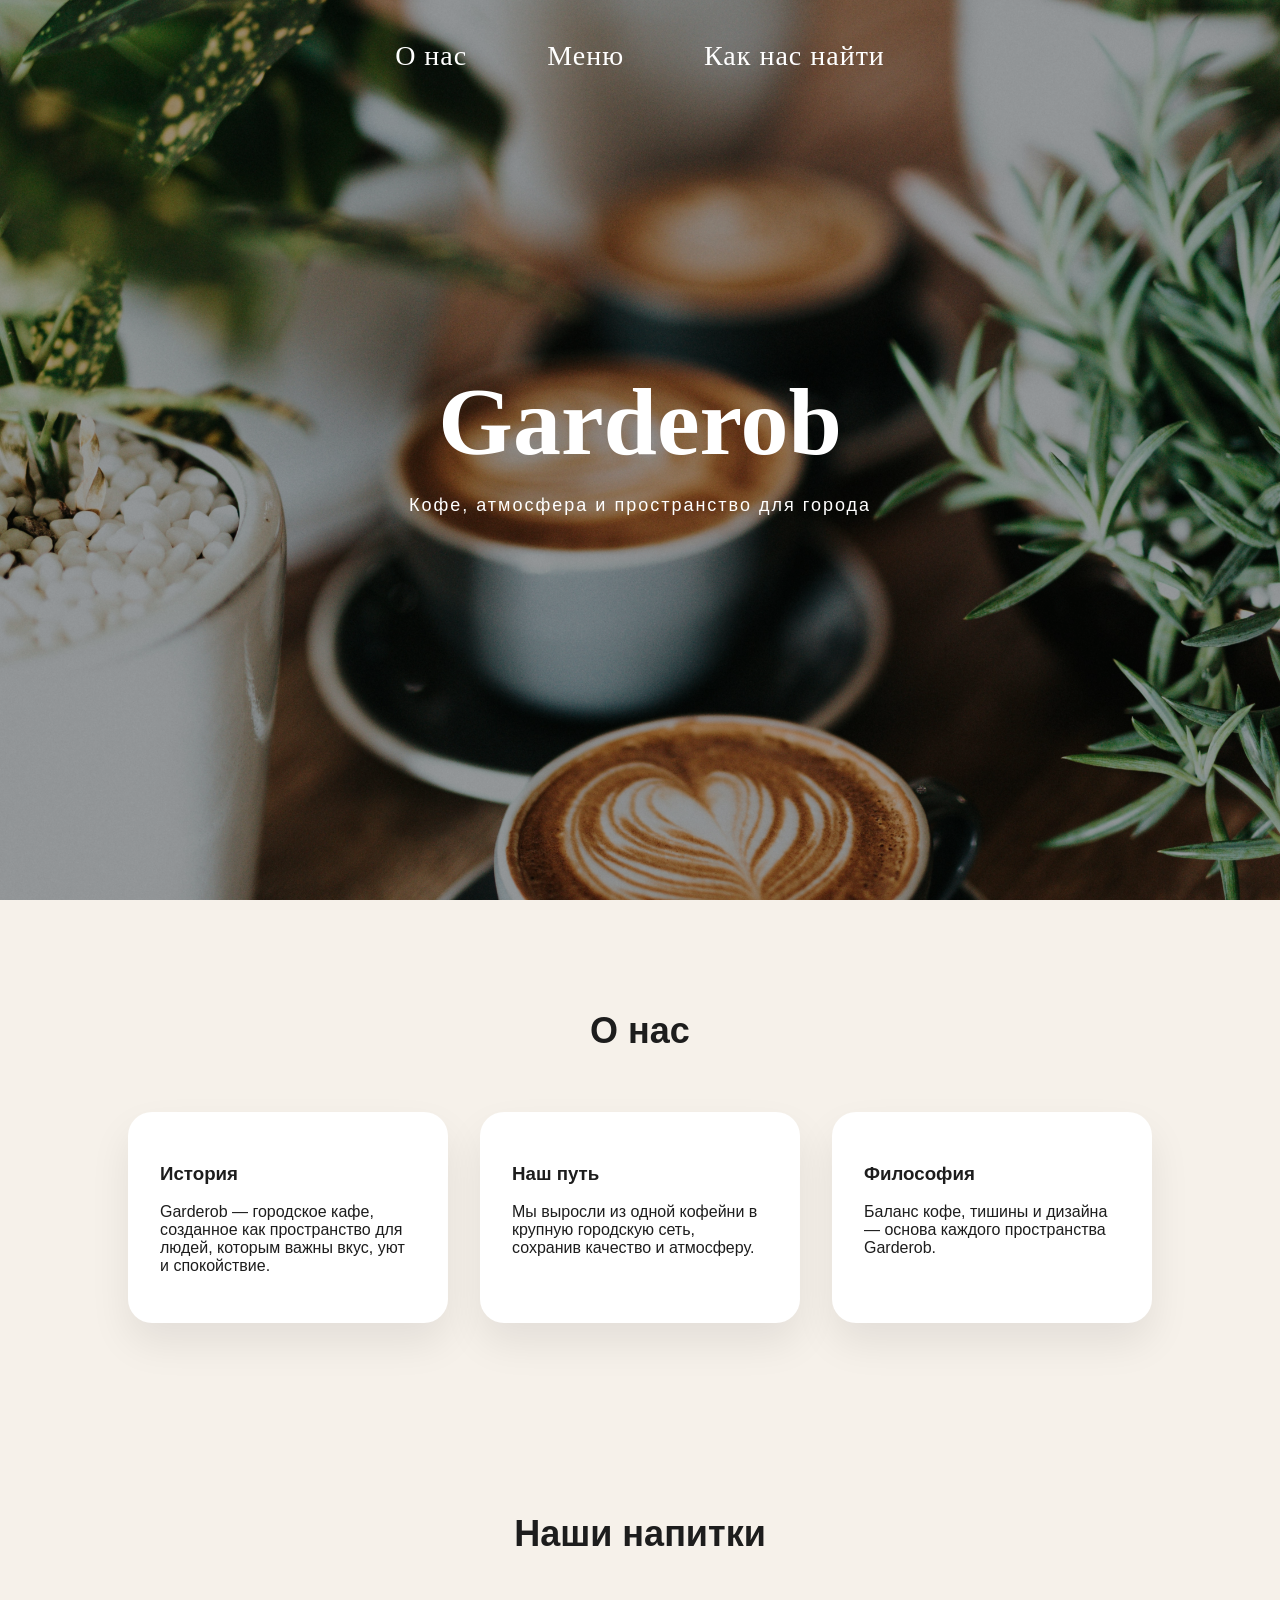
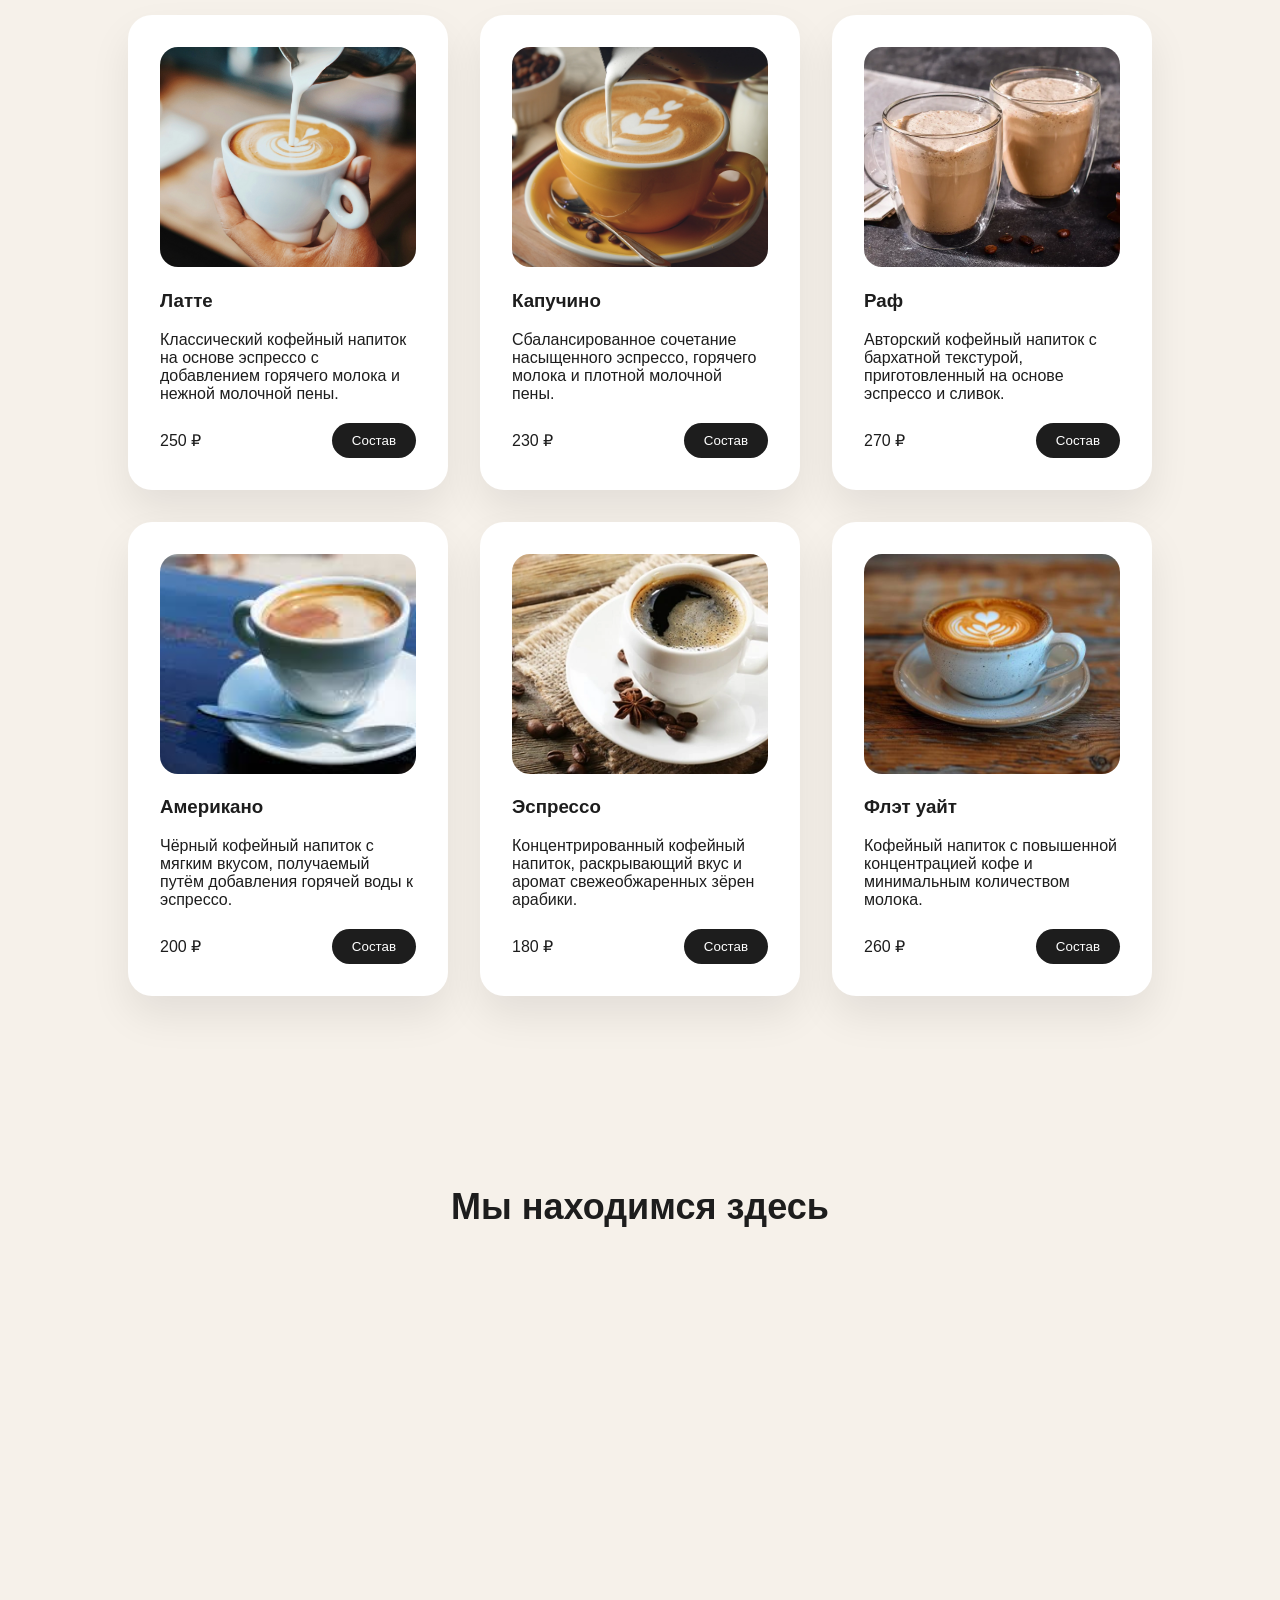
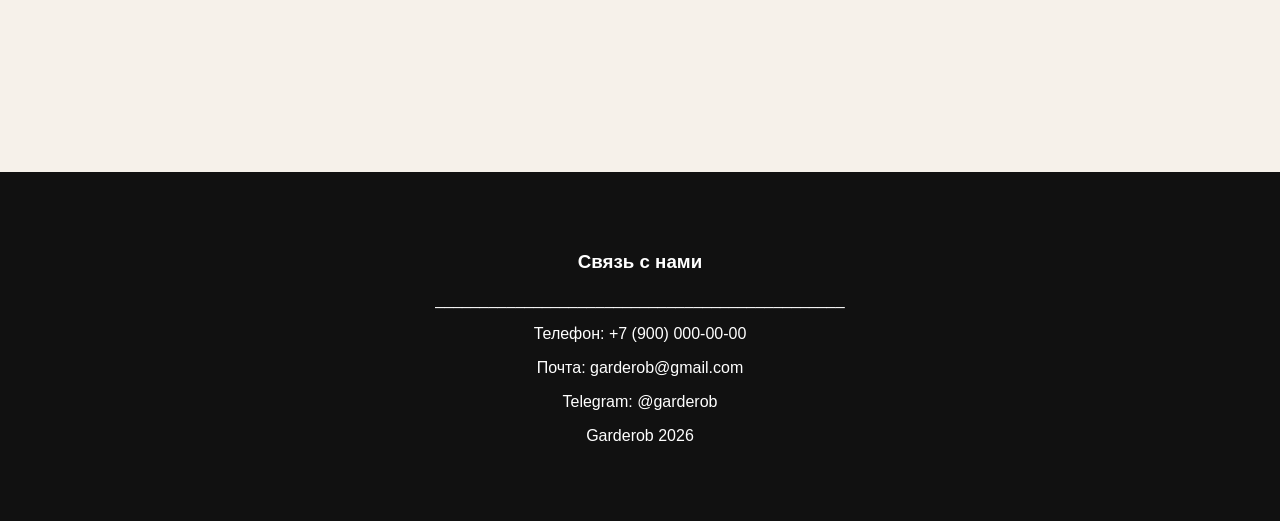
==== index.html @ e52e0f82 "Update index.html" ====
<!DOCTYPE html>
<html lang="ru">
<head>
  <meta charset="UTF-8" />
  <meta name="viewport" content="width=device-width, initial-scale=1.0" />
  <title>Garderob</title>
  <link rel="stylesheet" href="style.css" />
</head>
<body>

<header class="hero">
  <nav class="top-nav">
    <a href="#about">О нас</a>
    <a href="#menu">Меню</a>
    <a href="#map">Как нас найти</a>
  </nav>
  <div class="hero-overlay"></div>
  <div class="hero-content">
    <h1>Garderob</h1>
    <p>Кофе, атмосфера и пространство для города</p>
  </div>
</header>

<section class="about" id="about">
  <h2>О нас</h2>
  <div class="about-grid">
    <div class="about-card">
      <h3>История</h3>
      <p>Garderob — городское кафе, созданное как пространство для людей, которым важны вкус, уют и спокойствие.</p>
    </div>
    <div class="about-card">
      <h3>Наш путь</h3>
      <p>Мы выросли из одной кофейни в крупную городскую сеть, сохранив качество и атмосферу.</p>
    </div>
    <div class="about-card">
      <h3>Философия</h3>
      <p>Баланс кофе, тишины и дизайна — основа каждого пространства Garderob.</p>
    </div>
  </div>
</section>

<section class="menu" id="menu">
  <h2>Наши напитки</h2>
  <div class="menu-grid">

    <div class="menu-card">
      <img src="img/латте.jpg" alt="Латте">
      <h3>Латте</h3>
      <p>Классический кофейный напиток на основе эспрессо с добавлением горячего молока и нежной молочной пены.</p>
      <div class="menu-footer">
        <span>250 ₽</span>
        <button data-modal="latte">Состав</button>
      </div>
    </div>

    <div class="menu-card">
      <img src="img/капучино.jpg" alt="Капучино">
      <h3>Капучино</h3>
      <p>Сбалансированное сочетание насыщенного эспрессо, горячего молока и плотной молочной пены.</p>
      <div class="menu-footer">
        <span>230 ₽</span>
        <button data-modal="cappuccino">Состав</button>
      </div>
    </div>

    <div class="menu-card">
      <img src="img/раф.png" alt="Раф">
      <h3>Раф</h3>
      <p>Авторский кофейный напиток с бархатной текстурой, приготовленный на основе эспрессо и сливок.</p>
      <div class="menu-footer">
        <span>270 ₽</span>
        <button data-modal="raf">Состав</button>
      </div>
    </div>

    <div class="menu-card">
      <img src="img/американо.jpg" alt="Американо">
      <h3>Американо</h3>
      <p>Чёрный кофейный напиток с мягким вкусом, получаемый путём добавления горячей воды к эспрессо.</p>
      <div class="menu-footer">
        <span>200 ₽</span>
        <button data-modal="americano">Состав</button>
      </div>
    </div>

    <div class="menu-card">
      <img src="img/эспрессо.png" alt="Эспрессо">
      <h3>Эспрессо</h3>
      <p>Концентрированный кофейный напиток, раскрывающий вкус и аромат свежеобжаренных зёрен арабики.</p>
      <div class="menu-footer">
        <span>180 ₽</span>
        <button data-modal="espresso">Состав</button>
      </div>
    </div>

    <div class="menu-card">
      <img src="img/флетУайт.jpeg" alt="Флэт уайт">
      <h3>Флэт уайт</h3>
      <p>Кофейный напиток с повышенной концентрацией кофе и минимальным количеством молока.</p>
      <div class="menu-footer">
        <span>260 ₽</span>
        <button data-modal="flatwhite">Состав</button>
      </div>
    </div>

  </div>
</section>

<section class="map" id="map">
  <h2>Мы находимся здесь</h2>
  <iframe src="https://www.google.com/maps/embed?pb=!1m18!1m12!1m3!1d7888.1285538403035!2d39.70405899686892!3d47.22674329599411!2m3!1f0!2f0!3f0!3m2!1i1024!2i768!4f13.1!3m3!1m2!1s0x40e3b98baa7a7a19%3A0x91dfb78bcd0c1812!2sGarderob!5e0!3m2!1sru!2sru!4v1767950065380!5m2!1sru!2sru"
    loading="lazy"></iframe>
</section>

<footer class="footer">
  <h3>Связь с нами</h3>
  <p>______________________________________________</p>
  <p>Телефон: +7 (900) 000-00-00</p>
  <p>Почта: garderob@gmail.com</p>  
  <p>Telegram: @garderob</p>
  <p>Garderob 2026</p>
</footer>

<div class="modal" id="modal">
  <div class="modal-content">
    <span class="close">×</span>
    <img id="modal-img" />
    <h3 id="modal-title"></h3>
    <p id="modal-text"></p>
  </div>
</div>

<script src="script.js"></script>
</body>
</html>
---- style.css ----
body { 
  margin:0; 
  font-family: Inter, sans-serif; 
  background:#f6f1ea; 
  color:#1d1d1d; }

.hero { 
  position:relative; 
  height:100vh; 
  background:url('img/фонГлавный.jpg') center/cover no-repeat; }

.hero-overlay { 
  position:absolute; 
  inset:0; 
  background:rgba(0,0,0,.35); }

.hero-content { 
  position:relative; 
  z-index:2; 
  height:100%; 
  display:flex; 
  flex-direction:column; 
  justify-content:center; 
  align-items:center; 
  color:#fff; 
  animation:fadeUp 1s ease; }

.hero h1 { 
  font-size:96px; 
  margin:0; 
  font-family: 'Playfair Display', serif; }

.hero p { 
  font-size:18px; 
  letter-spacing:2px; }

.top-nav {
  position:absolute;
  top:40px;
  left:50%;
  transform:translateX(-50%);
  display:flex;
  gap:80px;
  z-index:3;}

.top-nav a {
  text-decoration:none;
  font-family:'Playfair Display', serif;
  font-size:28px;
  color:#fff;
  letter-spacing:1px;
  transition:opacity .3s;
  animation:fadeUp 1s ease;}

.top-nav a {
  position: relative;}

.top-nav a::after {
  content: '';
  position: absolute;
  left: 50%;
  bottom: -6px;
  width: 0;
  height: 2px;
  background: #fff;
  transition: 0.3s;
  transform: translateX(-50%);}

.top-nav a:hover::after {
  width: 60%;}

.top-nav a:hover {
  opacity:0.7;}

section { 
  padding:80px 10%; }

h2 { 
  text-align:center; 
  font-size:36px; 
  margin-bottom:60px; }

.about-grid, .menu-grid { 
  display:grid; 
  grid-template-columns:repeat(auto-fit,minmax(280px,1fr)); 
  gap:32px; }

.about-card, .menu-card { 
  background:#fff; 
  border-radius:24px; 
  padding:32px; 
  box-shadow:0 20px 40px rgba(0,0,0,.08); 
  transition:.4s; }

.about-card:hover, .menu-card:hover { 
  transform:translateY(-10px); }

.menu-card img { 
  width:100%; 
  height:220px; 
  object-fit:cover; 
  border-radius:18px; }

.menu-footer { 
  display:flex; 
  justify-content:space-between; 
  align-items:center; 
  margin-top:20px; }

button { 
  background:#1d1d1d; 
  color:#fff; 
  border:none; 
  padding:10px 20px; 
  border-radius:999px; 
  cursor:pointer; }

button:hover { 
  background:#000; }

.map iframe { 
  width:100%; 
  height:400px; 
  border-radius:24px; 
  border:0; }

.footer { 
  background:#111; 
  color:#fff; 
  padding:60px 10%; 
  text-align:center; }

.modal { 
  position:fixed; 
  inset:0; 
  background:rgba(0,0,0,.7); 
  display:none; 
  justify-content:center; 
  align-items:center; }

.modal-content { 
  background:#fff; 
  padding:32px; 
  border-radius:24px; 
  max-width:500px; 
  width:90%; 
  animation:fadeUp .4s ease; }

.modal-content img { 
  width:100%; 
  max-height:300px; 
  object-fit:contain; 
  border-radius:16px; }

.close { 
  float:right; 
  cursor:pointer; 
  font-size:24px; }

@keyframes fadeUp { 
  from { opacity:0; transform:translateY(30px);} to { opacity:1; transform:none;} 
}

html {
  scroll-behavior: smooth;
}

@media (max-width: 768px) {

  section {
    padding: 60px 6%;
  }

  .hero {
    height: 70vh;
  }

  .hero h1 {
    font-size: 56px;
    text-align: center;
  }

  .hero p {
    font-size: 14px;
    letter-spacing: 1px;
    text-align: center;
  }

  .top-nav {
    gap: 28px;
    top: 24px;
  }

  .top-nav a {
    font-size: 18px;
  }

  h2 {
    font-size: 28px;
    margin-bottom: 40px;
  }

  .about-grid,
  .menu-grid {
    grid-template-columns: 1fr;
  }

  .about-card,
  .menu-card {
    padding: 24px;
  }

  .menu-card img {
    height: 200px;
  }

  .footer {
    padding: 40px 6%;
  }

  .footer p {
    font-size: 14px;
  }

  .modal-content {
    max-width: 90%;
    padding: 24px;
  }

  .modal-content img {
    max-height: 220px;
  }
}
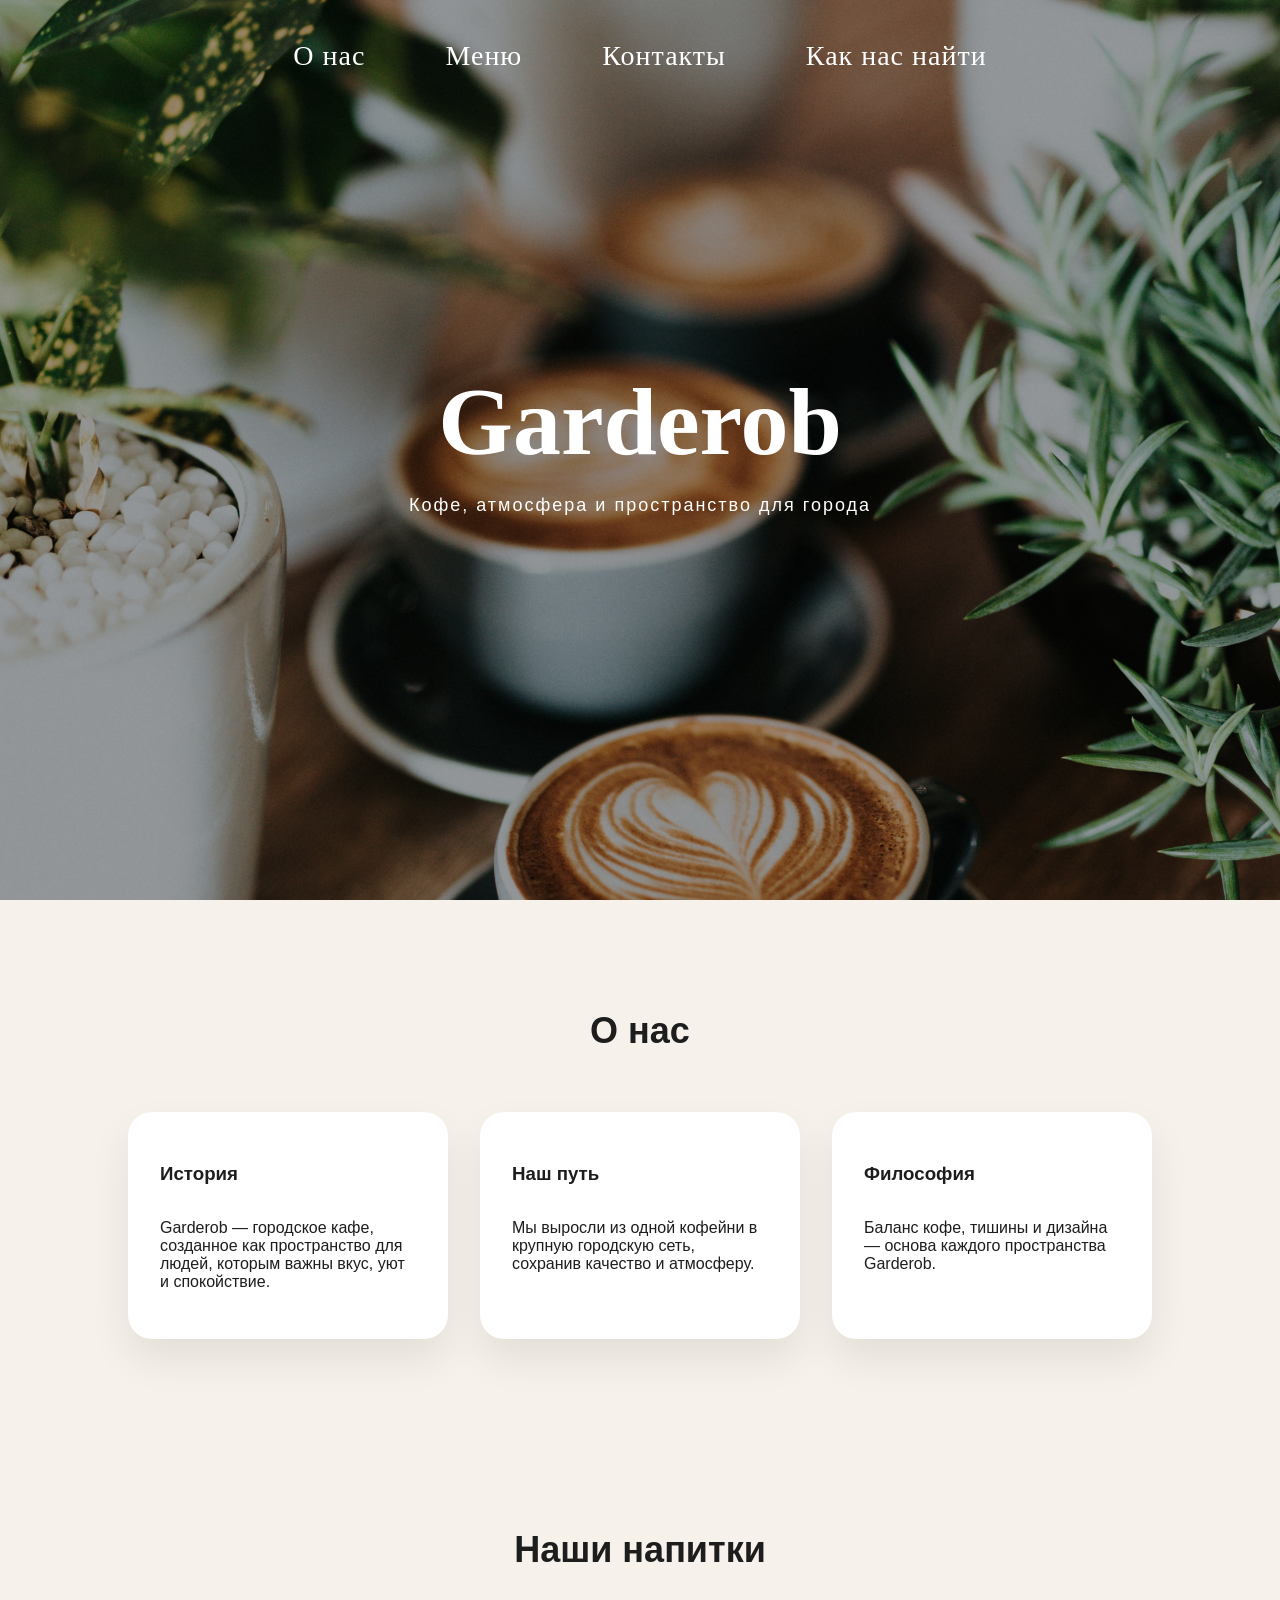
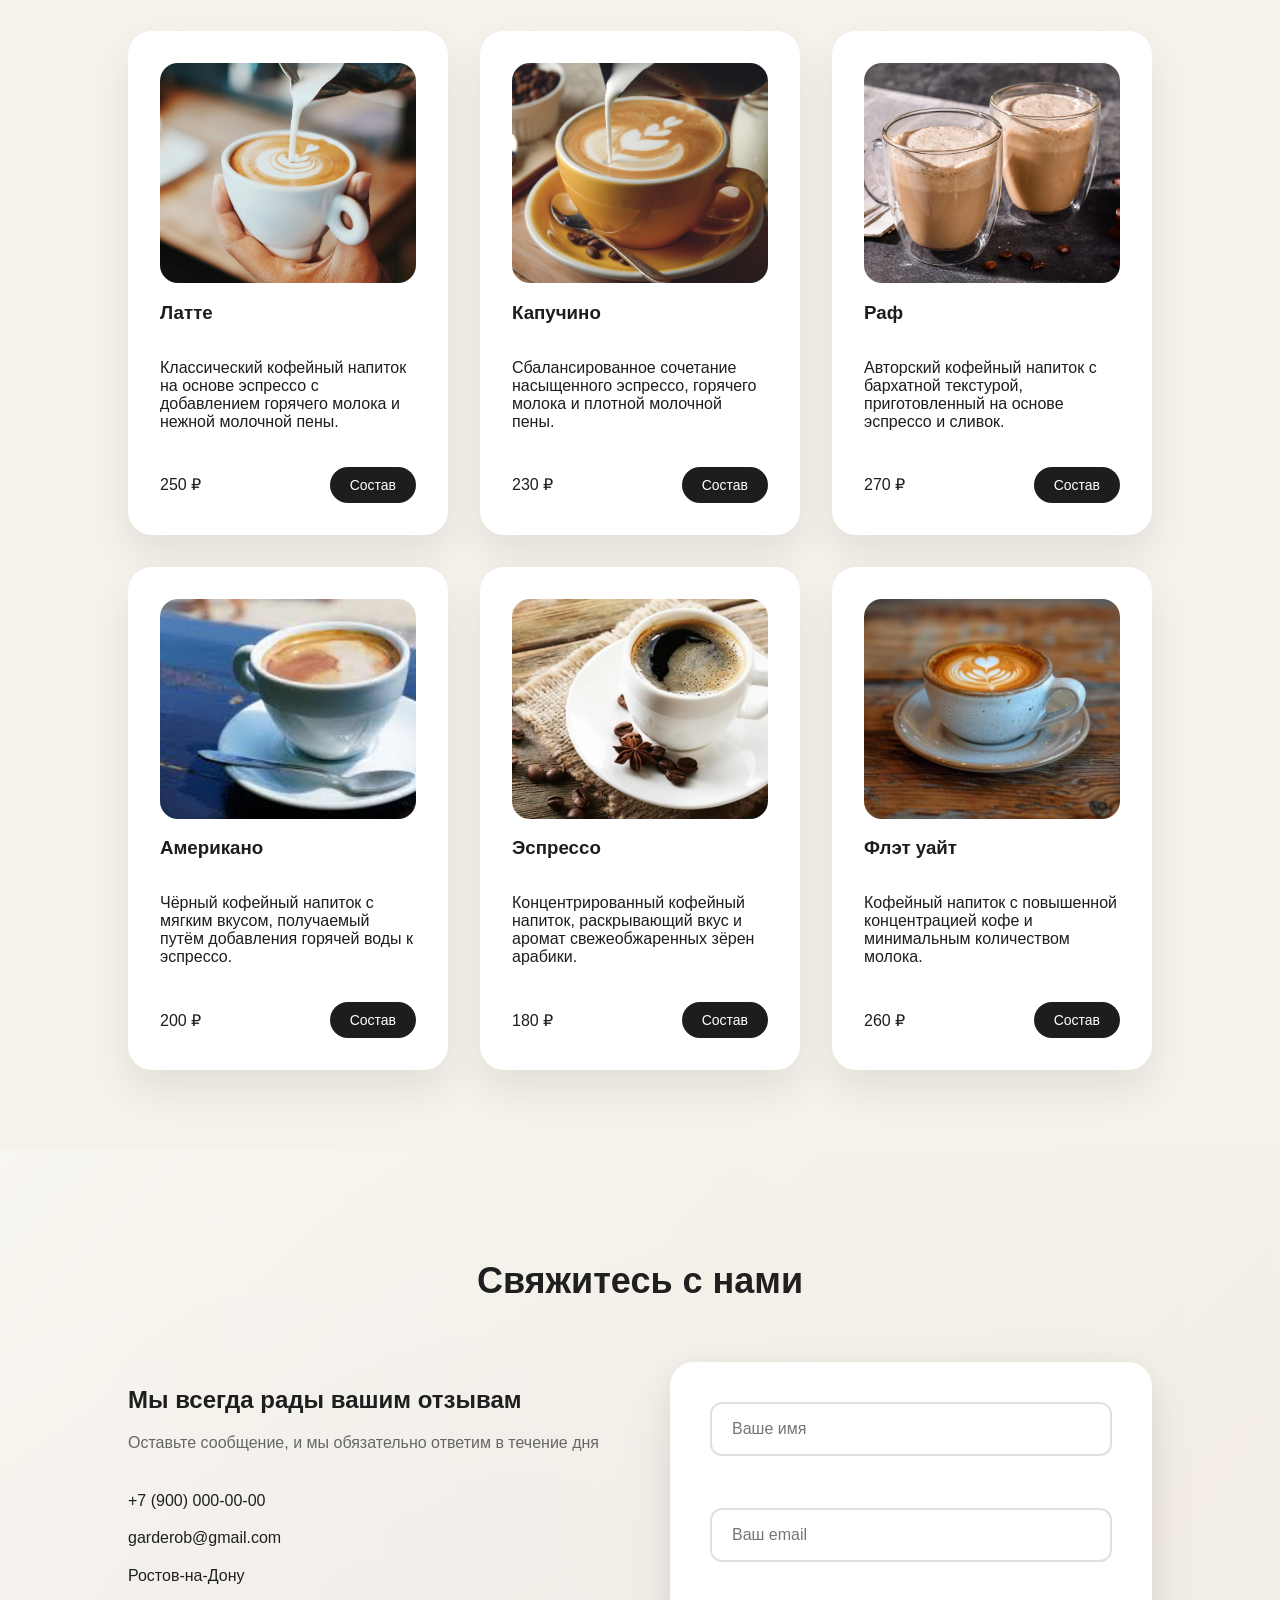
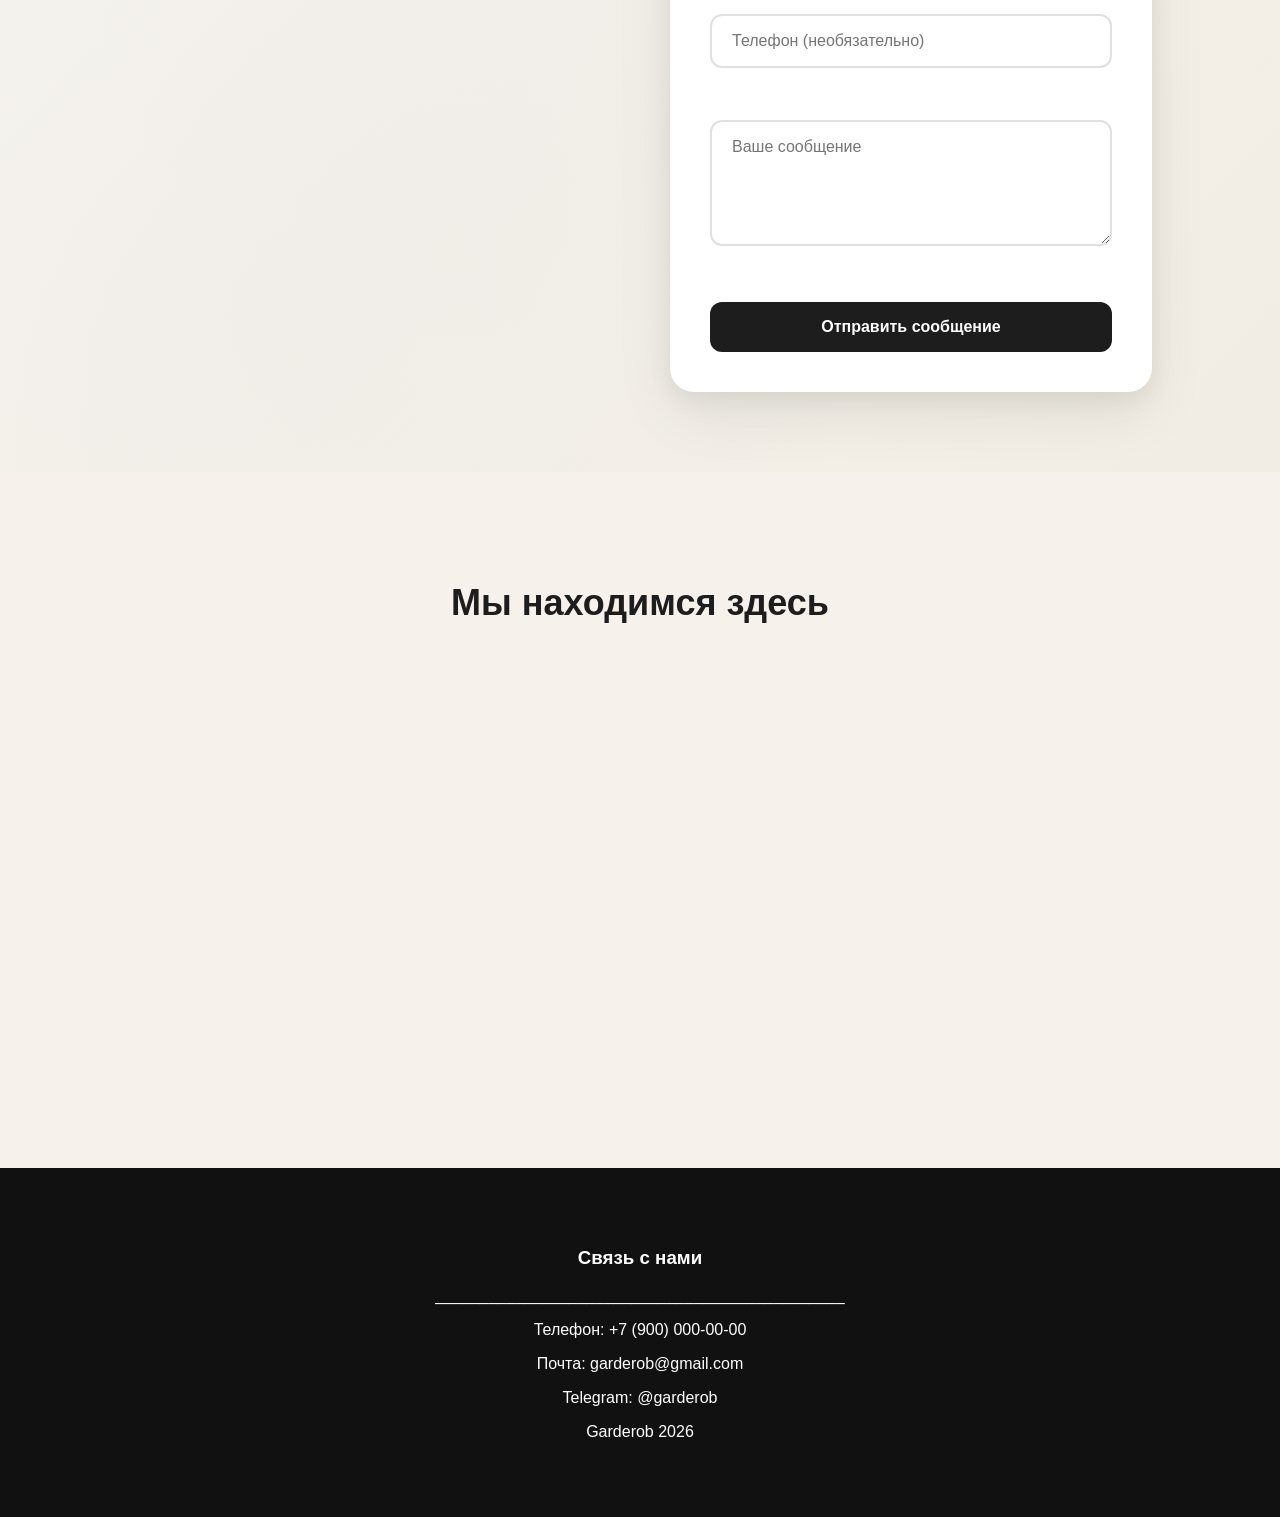
==== commit e1e2d413: "Add files via upload" ====
--- a/index.html
+++ b/index.html
@@ -12,6 +12,7 @@
   <nav class="top-nav">
     <a href="#about">О нас</a>
     <a href="#menu">Меню</a>
+    <a href="#contact">Контакты</a>
     <a href="#map">Как нас найти</a>
   </nav>
   <div class="hero-overlay"></div>
@@ -49,7 +50,7 @@
       <p>Классический кофейный напиток на основе эспрессо с добавлением горячего молока и нежной молочной пены.</p>
       <div class="menu-footer">
         <span>250 ₽</span>
-        <button data-modal="latte">Состав</button>
+        <button class="button button--secondary" data-modal="latte">Состав</button>
       </div>
     </div>
 
@@ -59,7 +60,7 @@
       <p>Сбалансированное сочетание насыщенного эспрессо, горячего молока и плотной молочной пены.</p>
       <div class="menu-footer">
         <span>230 ₽</span>
-        <button data-modal="cappuccino">Состав</button>
+        <button class="button button--secondary" data-modal="cappuccino">Состав</button>
       </div>
     </div>
 
@@ -69,7 +70,7 @@
       <p>Авторский кофейный напиток с бархатной текстурой, приготовленный на основе эспрессо и сливок.</p>
       <div class="menu-footer">
         <span>270 ₽</span>
-        <button data-modal="raf">Состав</button>
+        <button class="button button--secondary" data-modal="raf">Состав</button>
       </div>
     </div>
 
@@ -79,7 +80,7 @@
       <p>Чёрный кофейный напиток с мягким вкусом, получаемый путём добавления горячей воды к эспрессо.</p>
       <div class="menu-footer">
         <span>200 ₽</span>
-        <button data-modal="americano">Состав</button>
+        <button class="button button--secondary" data-modal="americano">Состав</button>
       </div>
     </div>
 
@@ -89,7 +90,7 @@
       <p>Концентрированный кофейный напиток, раскрывающий вкус и аромат свежеобжаренных зёрен арабики.</p>
       <div class="menu-footer">
         <span>180 ₽</span>
-        <button data-modal="espresso">Состав</button>
+        <button class="button button--secondary" data-modal="espresso">Состав</button>
       </div>
     </div>
 
@@ -99,10 +100,47 @@
       <p>Кофейный напиток с повышенной концентрацией кофе и минимальным количеством молока.</p>
       <div class="menu-footer">
         <span>260 ₽</span>
-        <button data-modal="flatwhite">Состав</button>
+        <button class="button button--secondary" data-modal="flatwhite">Состав</button>
       </div>
     </div>
 
+  </div>
+</section>
+
+<section class="contact" id="contact">
+  <h2>Свяжитесь с нами</h2>
+  <div class="contact-container">
+    <div class="contact-info">
+      <h3>Мы всегда рады вашим отзывам</h3>
+      <p>Оставьте сообщение, и мы обязательно ответим в течение дня</p>
+      <div class="contact-details">
+        <p>+7 (900) 000-00-00</p>
+        <p>garderob@gmail.com</p>
+        <p>Ростов-на-Дону</p>
+      </div>
+    </div>
+    <form class="contact-form" id="contactForm">
+      <div class="form-group">
+        <input type="text" id="name" name="name" placeholder="Ваше имя" required>
+        <span class="error-message" id="nameError"></span>
+      </div>
+      <div class="form-group">
+        <input type="email" id="email" name="email" placeholder="Ваш email" required>
+        <span class="error-message" id="emailError"></span>
+      </div>
+      <div class="form-group">
+        <input type="tel" id="phone" name="phone" placeholder="Телефон (необязательно)">
+        <span class="error-message" id="phoneError"></span>
+      </div>
+      <div class="form-group">
+        <textarea id="message" name="message" placeholder="Ваше сообщение" rows="5" required></textarea>
+        <span class="error-message" id="messageError"></span>
+      </div>
+      <button type="submit" class="button button--primary">Отправить сообщение</button>
+    </form>
+  </div>
+  <div class="success-message" id="successMessage">
+    <p>Спасибо! Ваше сообщение отправлено. Мы свяжемся с вами в ближайшее время.</p>
   </div>
 </section>
 
@@ -133,7 +171,3 @@
 <script src="script.js"></script>
 </body>
 </html>
-
-
-
-
--- a/style.css
+++ b/style.css
@@ -40,6 +40,8 @@
   left:50%;
   transform:translateX(-50%);
   display:flex;
+  flex-wrap: nowrap;
+  white-space: nowrap;
   gap:80px;
   z-index:3;}
 
@@ -90,7 +92,14 @@
   border-radius:24px; 
   padding:32px; 
   box-shadow:0 20px 40px rgba(0,0,0,.08); 
-  transition:.4s; }
+  transition:.4s;
+  display: flex;
+  flex-direction: column;
+}
+
+.menu-card {
+  justify-content: space-between;
+}
 
 .about-card:hover, .menu-card:hover { 
   transform:translateY(-10px); }
@@ -105,8 +114,53 @@
   display:flex; 
   justify-content:space-between; 
   align-items:center; 
-  margin-top:20px; }
-
+  margin-top:auto;
+  padding-top:20px;
+}
+
+/* Button Component (БЭМ) */
+.button { 
+  border: none; 
+  padding: 10px 20px; 
+  border-radius: 999px; 
+  cursor: pointer;
+  font-size: 14px;
+  font-weight: 500;
+  transition: all 0.3s ease;
+  display: inline-block;
+  text-decoration: none;
+}
+
+.button--secondary {
+  background: #1d1d1d; 
+  color: #fff; 
+}
+
+.button--secondary:hover { 
+  background: #000;
+  transform: translateY(-1px);
+}
+
+.button--primary {
+  width: 100%;
+  background: #1d1d1d;
+  color: #fff;
+  padding: 16px 32px;
+  border-radius: 12px;
+  font-size: 16px;
+  font-weight: 600;
+}
+
+.button--primary:hover {
+  background: #000;
+  transform: translateY(-2px);
+}
+
+.button--primary:active {
+  transform: translateY(0);
+}
+
+/* Legacy button styles */
 button { 
   background:#1d1d1d; 
   color:#fff; 
@@ -124,6 +178,10 @@
   border-radius:24px; 
   border:0; }
 
+.map {
+  padding: 80px 10%;
+}
+
 .footer { 
   background:#111; 
   color:#fff; 
@@ -149,8 +207,10 @@
 .modal-content img { 
   width:100%; 
   max-height:300px; 
-  object-fit:contain; 
-  border-radius:16px; }
+  object-fit:cover; 
+  border-radius:16px;
+  background: #f9f9f9;
+}
 
 .close { 
   float:right; 
@@ -227,10 +287,196 @@
     padding: 24px;
   }
 
-  .modal-content img {
-    max-height: 220px;
-  }
-}
-
-
-
+  .map {
+    padding: 60px 6%;
+  }
+}
+
+/* Contact Form Styles */
+.contact {
+  background: linear-gradient(135deg, #f8f6f0 0%, #f1ede4 100%);
+  position: relative;
+}
+
+.contact::before {
+  content: '';
+  position: absolute;
+  top: 0;
+  left: 0;
+  right: 0;
+  bottom: 0;
+  background-image: 
+    radial-gradient(circle at 20% 80%, rgba(120, 119, 198, 0.03) 0%, transparent 50%),
+    radial-gradient(circle at 80% 20%, rgba(255, 177, 153, 0.03) 0%, transparent 50%),
+    radial-gradient(circle at 40% 40%, rgba(120, 119, 198, 0.02) 0%, transparent 50%);
+  pointer-events: none;
+}
+
+.contact-container {
+  display: grid;
+  grid-template-columns: 1fr 1fr;
+  gap: 60px;
+  align-items: start;
+}
+
+.contact-info h3 {
+  font-size: 24px;
+  margin-bottom: 16px;
+  color: #1d1d1d;
+}
+
+.contact-info p {
+  font-size: 16px;
+  color: #666;
+  margin-bottom: 32px;
+  line-height: 1.6;
+}
+
+.contact-details p {
+  margin: 12px 0;
+  font-size: 16px;
+  color: #1d1d1d;
+}
+
+.contact-form {
+  background: #fff;
+  padding: 40px;
+  border-radius: 24px;
+  box-shadow: 0 20px 60px rgba(0,0,0,0.08), 0 8px 25px rgba(0,0,0,0.06);
+  position: relative;
+  z-index: 1;
+}
+
+.form-group {
+  margin-bottom: 24px;
+}
+
+.form-group input,
+.form-group textarea {
+  width: 100%;
+  padding: 16px 20px;
+  border: 2px solid #e0e0e0;
+  border-radius: 12px;
+  font-size: 16px;
+  font-family: inherit;
+  transition: border-color 0.3s, box-shadow 0.3s;
+  box-sizing: border-box;
+}
+
+.form-group input:focus,
+.form-group textarea:focus {
+  outline: none;
+  border-color: #1d1d1d;
+  box-shadow: 0 0 0 3px rgba(29, 29, 29, 0.1);
+}
+
+.form-group textarea {
+  resize: vertical;
+  min-height: 120px;
+}
+
+.error-message {
+  display: block;
+  color: #e74c3c;
+  font-size: 14px;
+  margin-top: 8px;
+  min-height: 20px;
+}
+
+.submit-btn {
+  width: 100%;
+  background: #1d1d1d;
+  color: #fff;
+  border: none;
+  padding: 16px 32px;
+  border-radius: 12px;
+  font-size: 16px;
+  font-weight: 600;
+  cursor: pointer;
+  transition: background 0.3s, transform 0.2s;
+}
+
+.submit-btn:hover {
+  background: #000;
+  transform: translateY(-2px);
+}
+
+.submit-btn:active {
+  transform: translateY(0);
+}
+
+.success-message {
+  display: none;
+  background: #d4edda;
+  border: 1px solid #c3e6cb;
+  color: #155724;
+  padding: 20px;
+  border-radius: 12px;
+  margin-top: 24px;
+  text-align: center;
+}
+
+.success-message.show {
+  display: block;
+  animation: fadeUp 0.5s ease;
+}
+
+/* Mobile styles for contact form */
+@media (max-width: 768px) {
+  .contact-container {
+    grid-template-columns: 1fr;
+    gap: 32px;
+  }
+  
+  .contact-form {
+    padding: 20px;
+    border-radius: 16px;
+  }
+  
+  .contact-info {
+    text-align: center;
+    order: 2; /* Форма будет первой на мобильных */
+  }
+  
+  .contact-form {
+    order: 1;
+  }
+  
+  .form-group input,
+  .form-group textarea {
+    padding: 14px 16px;
+    font-size: 16px; /* Предотвращает зум на iOS */
+    border-radius: 8px;
+  }
+  
+  .form-group textarea {
+    min-height: 100px;
+  }
+  
+  .submit-btn {
+    padding: 14px 24px;
+    font-size: 16px;
+    border-radius: 8px;
+  }
+  
+  .contact-info h3 {
+    font-size: 20px;
+    margin-bottom: 12px;
+  }
+  
+  .contact-info p {
+    font-size: 14px;
+    margin-bottom: 20px;
+  }
+  
+  .contact-details p {
+    font-size: 14px;
+    margin: 8px 0;
+  }
+  
+  .success-message {
+    padding: 16px;
+    font-size: 14px;
+    border-radius: 8px;
+  }
+}
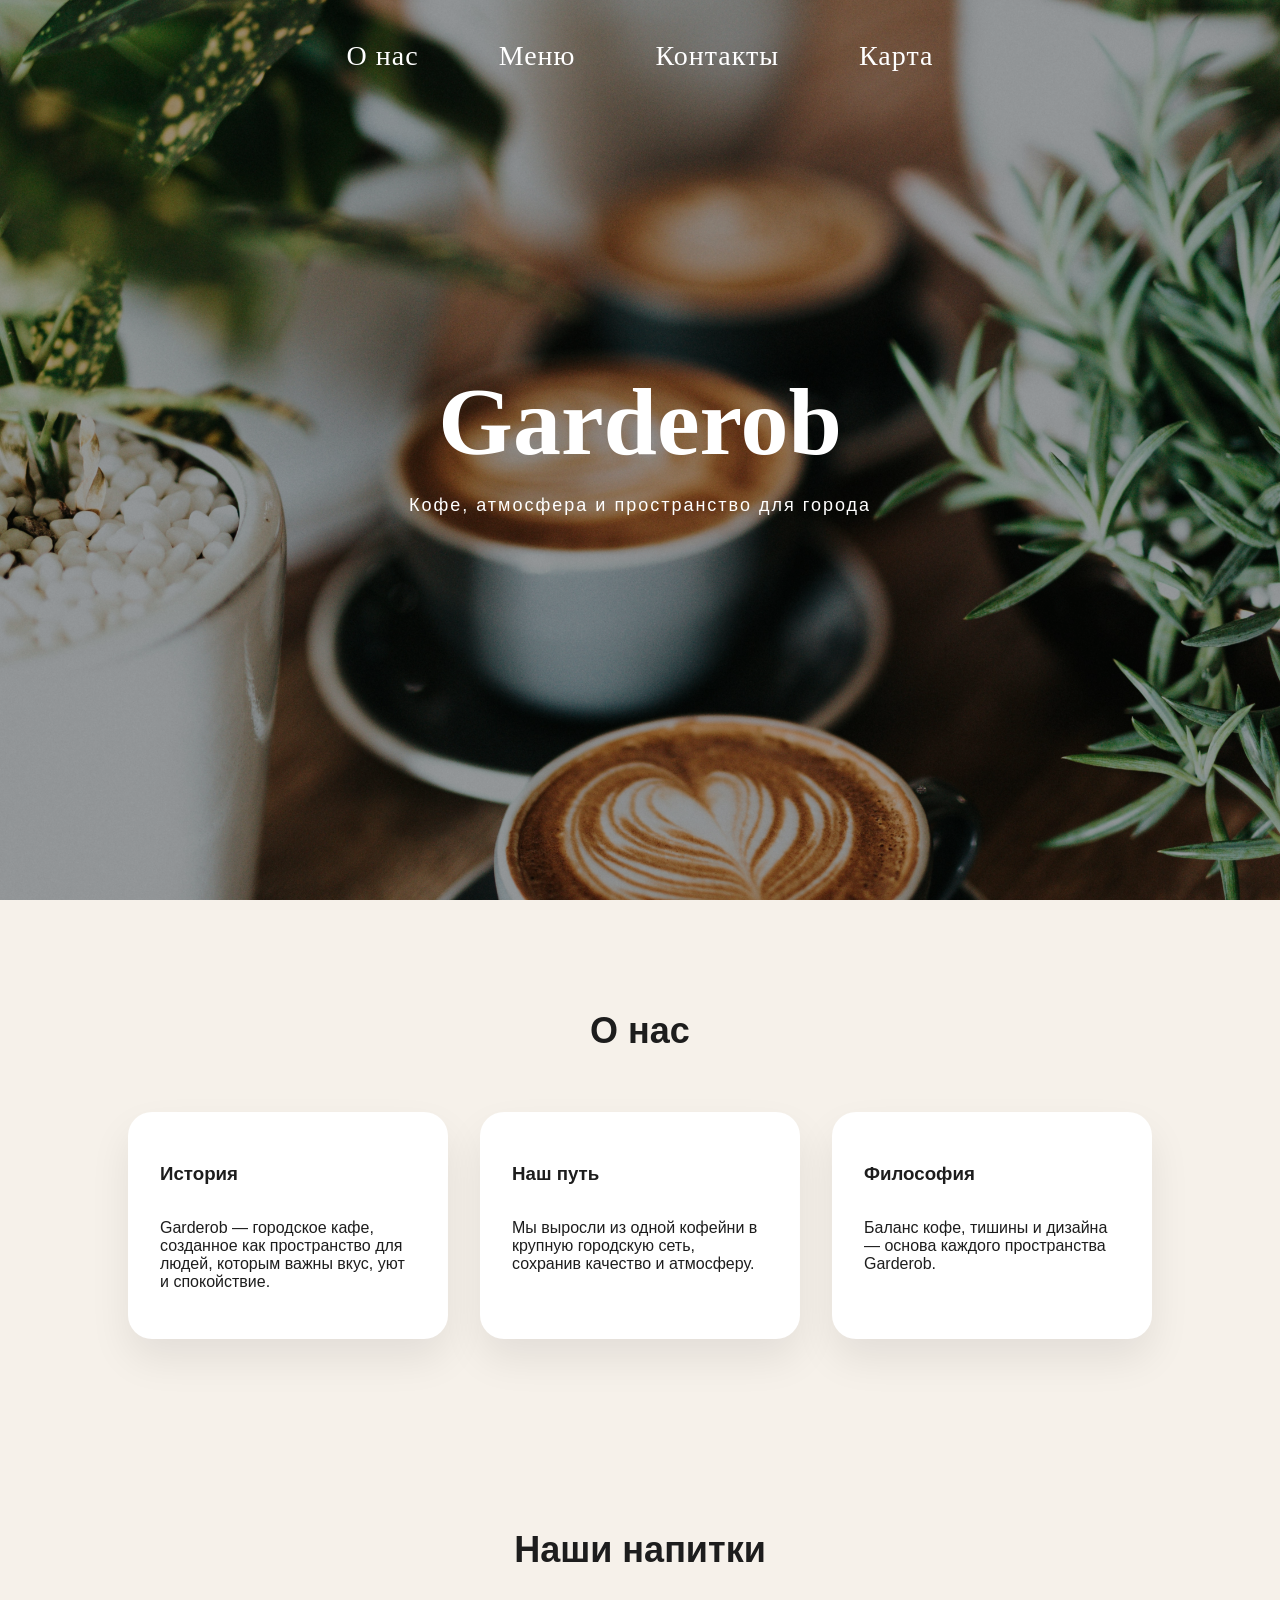
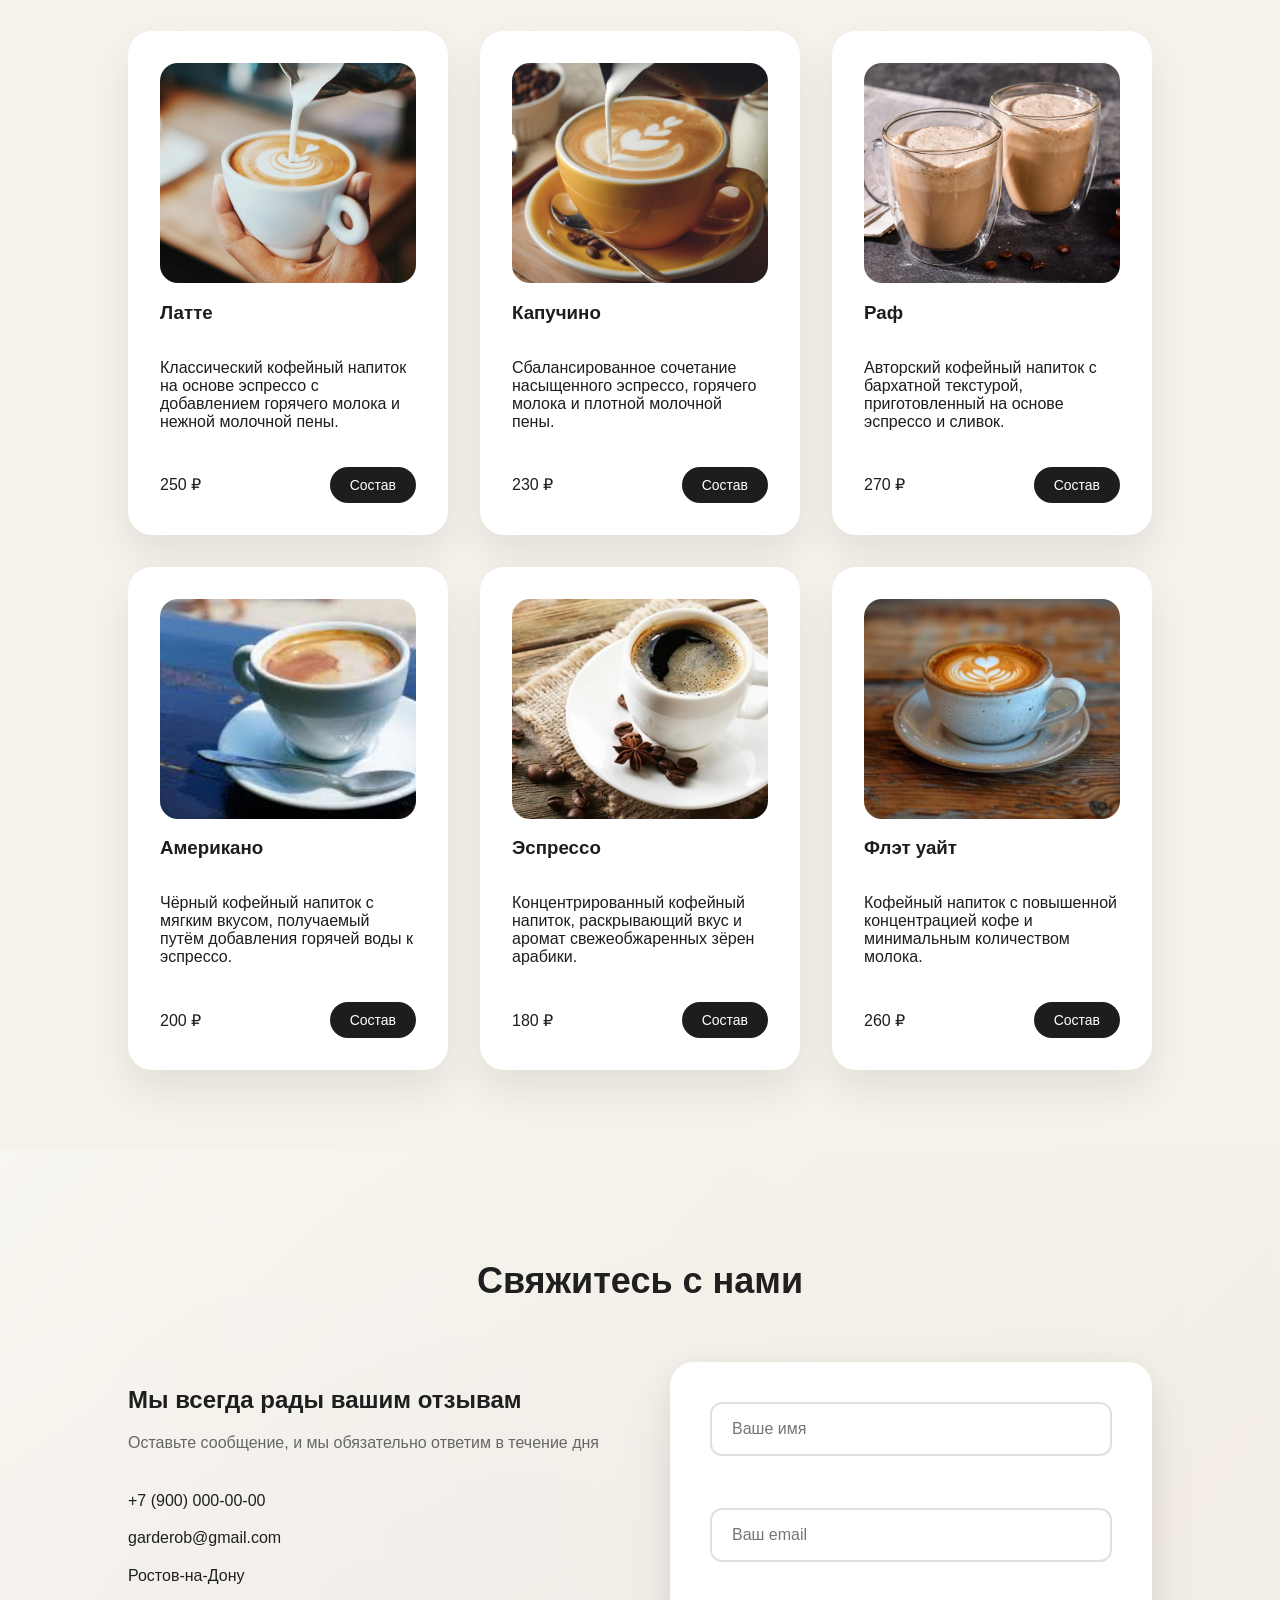
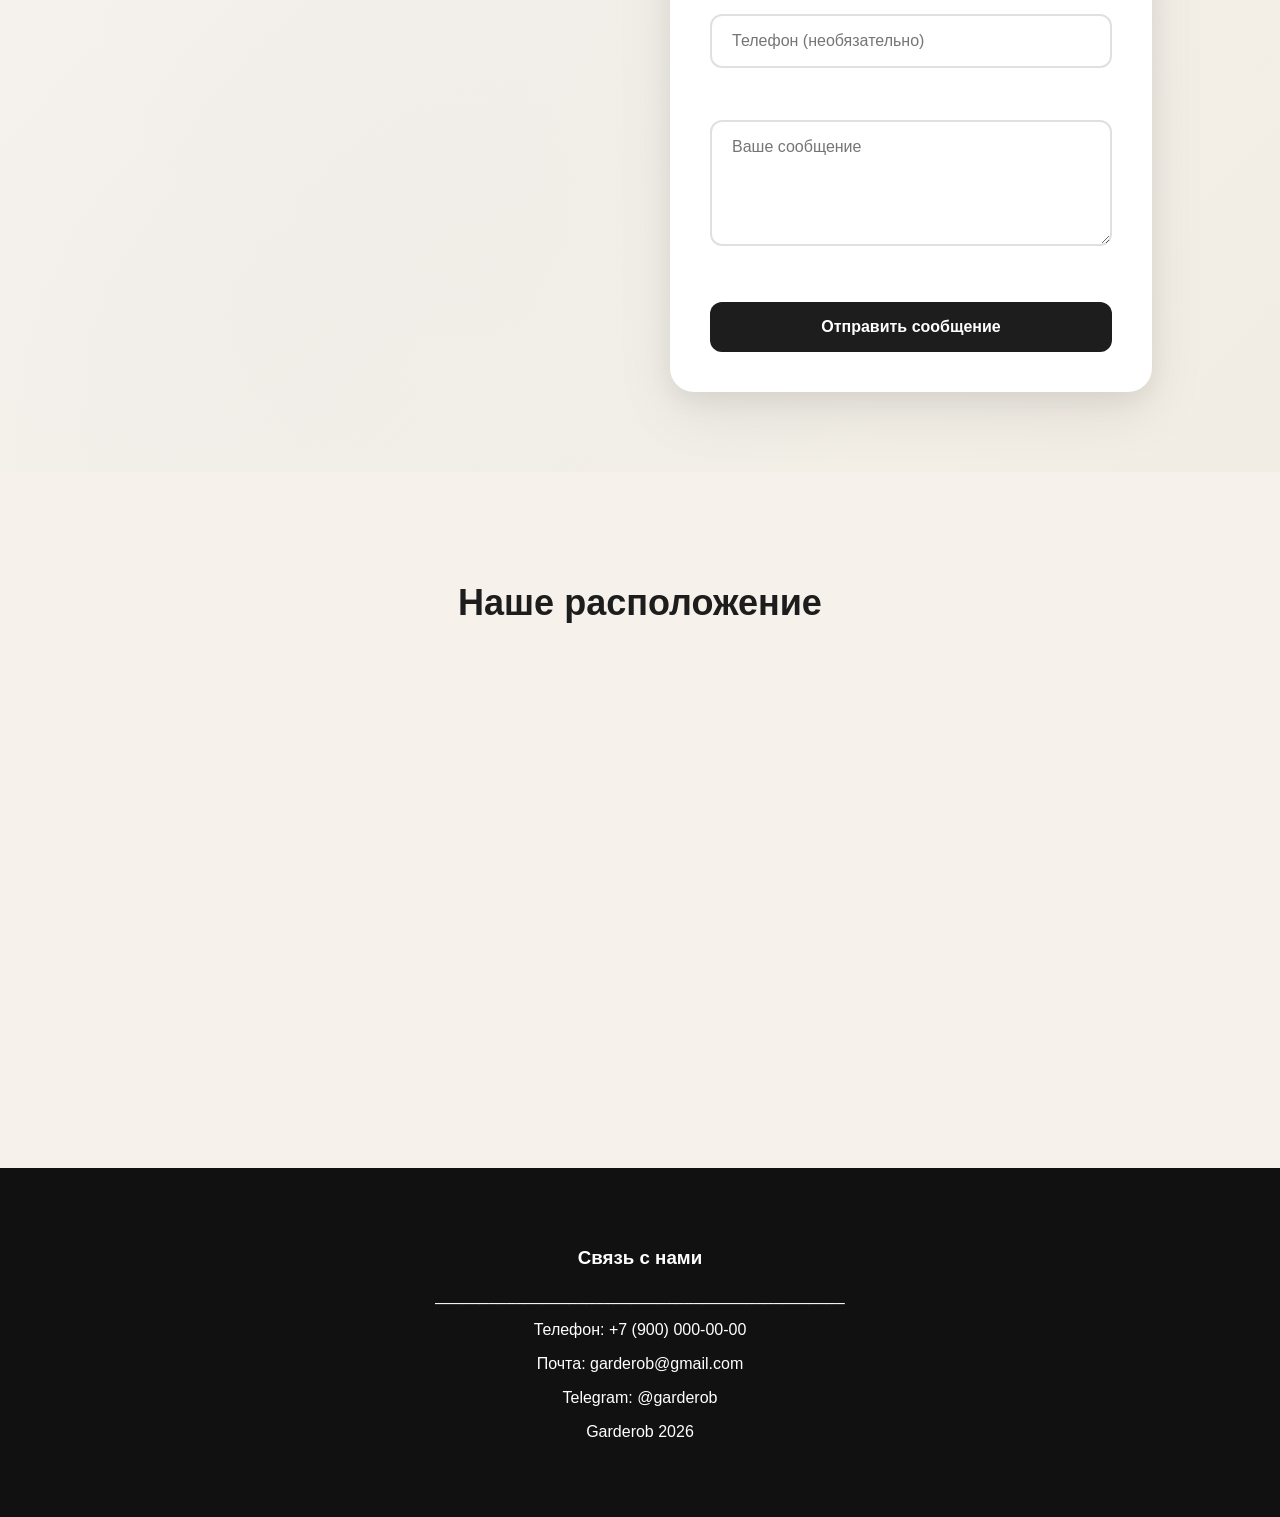
==== commit 23c6924d: "Add files via upload" ====
--- a/index.html
+++ b/index.html
@@ -13,7 +13,7 @@
     <a href="#about">О нас</a>
     <a href="#menu">Меню</a>
     <a href="#contact">Контакты</a>
-    <a href="#map">Как нас найти</a>
+    <a href="#map">Карта</a>
   </nav>
   <div class="hero-overlay"></div>
   <div class="hero-content">
@@ -145,7 +145,7 @@
 </section>
 
 <section class="map" id="map">
-  <h2>Мы находимся здесь</h2>
+  <h2>Наше расположение</h2>
   <iframe src="https://www.google.com/maps/embed?pb=!1m18!1m12!1m3!1d7888.1285538403035!2d39.70405899686892!3d47.22674329599411!2m3!1f0!2f0!3f0!3m2!1i1024!2i768!4f13.1!3m3!1m2!1s0x40e3b98baa7a7a19%3A0x91dfb78bcd0c1812!2sGarderob!5e0!3m2!1sru!2sru!4v1767950065380!5m2!1sru!2sru"
     loading="lazy"></iframe>
 </section>
--- a/style.css
+++ b/style.css
@@ -247,12 +247,16 @@
   }
 
   .top-nav {
-    gap: 28px;
-    top: 24px;
+    gap: 20px;
+    top: 20px;
+    flex-wrap: wrap;
+    justify-content: center;
+    padding: 0 10px;
   }
 
   .top-nav a {
-    font-size: 18px;
+    font-size: 16px;
+    white-space: nowrap;
   }
 
   h2 {
@@ -480,3 +484,32 @@
     border-radius: 8px;
   }
 }
+
+/* Extra small mobile devices */
+@media (max-width: 480px) {
+  .top-nav {
+    gap: 15px;
+    top: 15px;
+  }
+
+  .top-nav a {
+    font-size: 14px;
+  }
+
+  .hero h1 {
+    font-size: 42px;
+  }
+
+  .hero p {
+    font-size: 12px;
+  }
+
+  h2 {
+    font-size: 24px;
+    margin-bottom: 30px;
+  }
+
+  section {
+    padding: 40px 4%;
+  }
+}
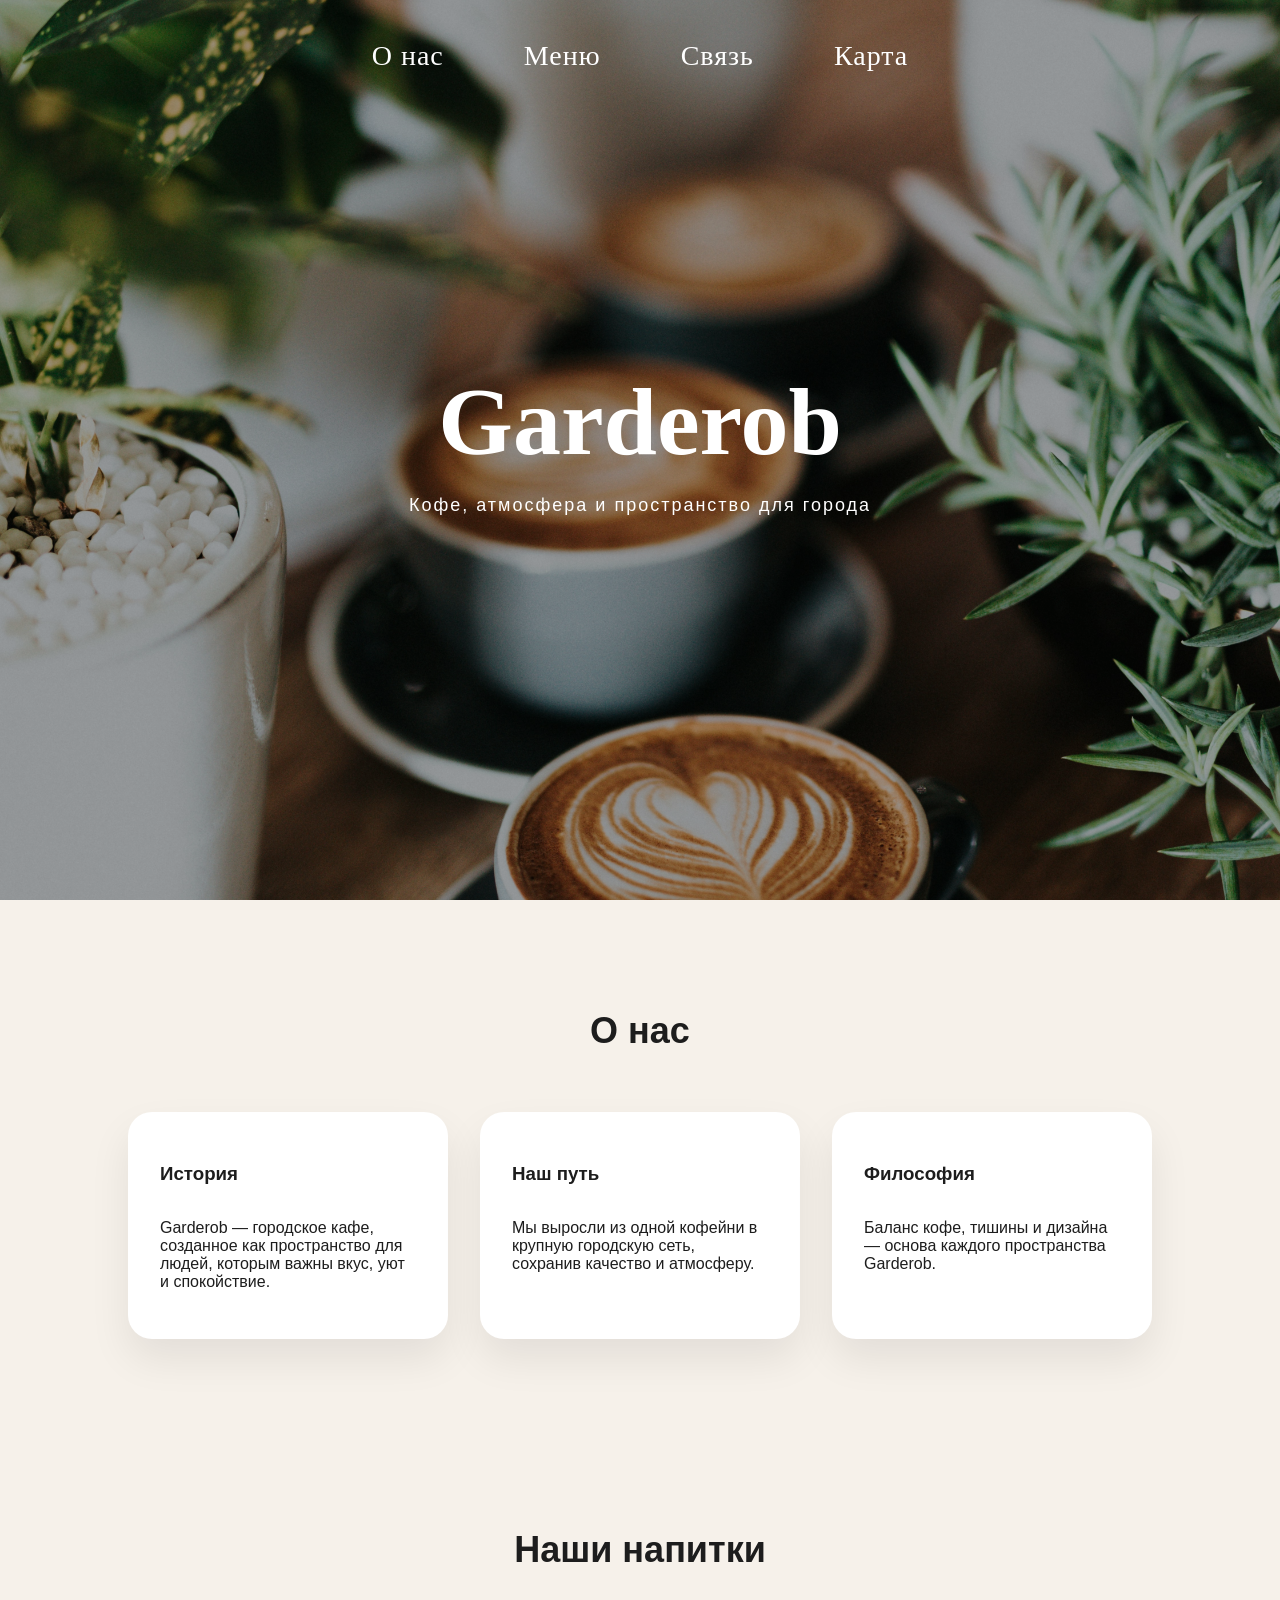
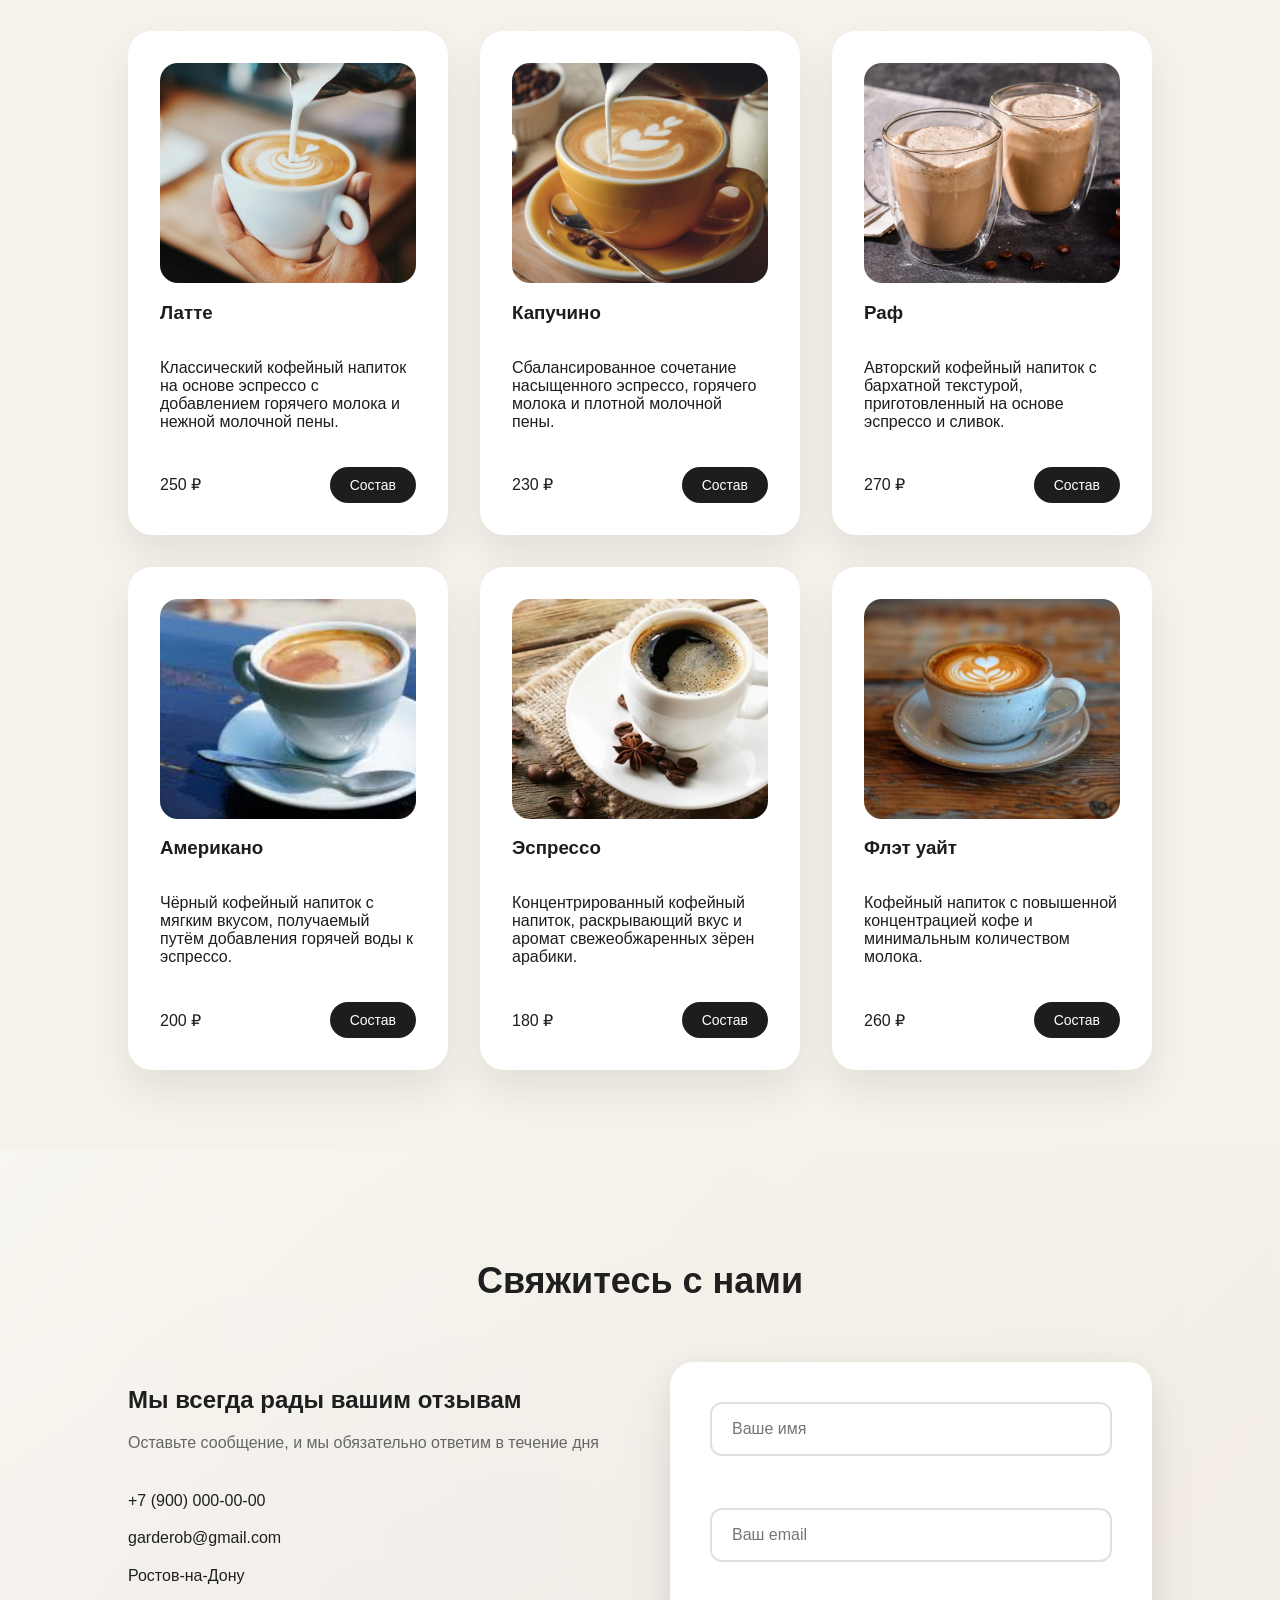
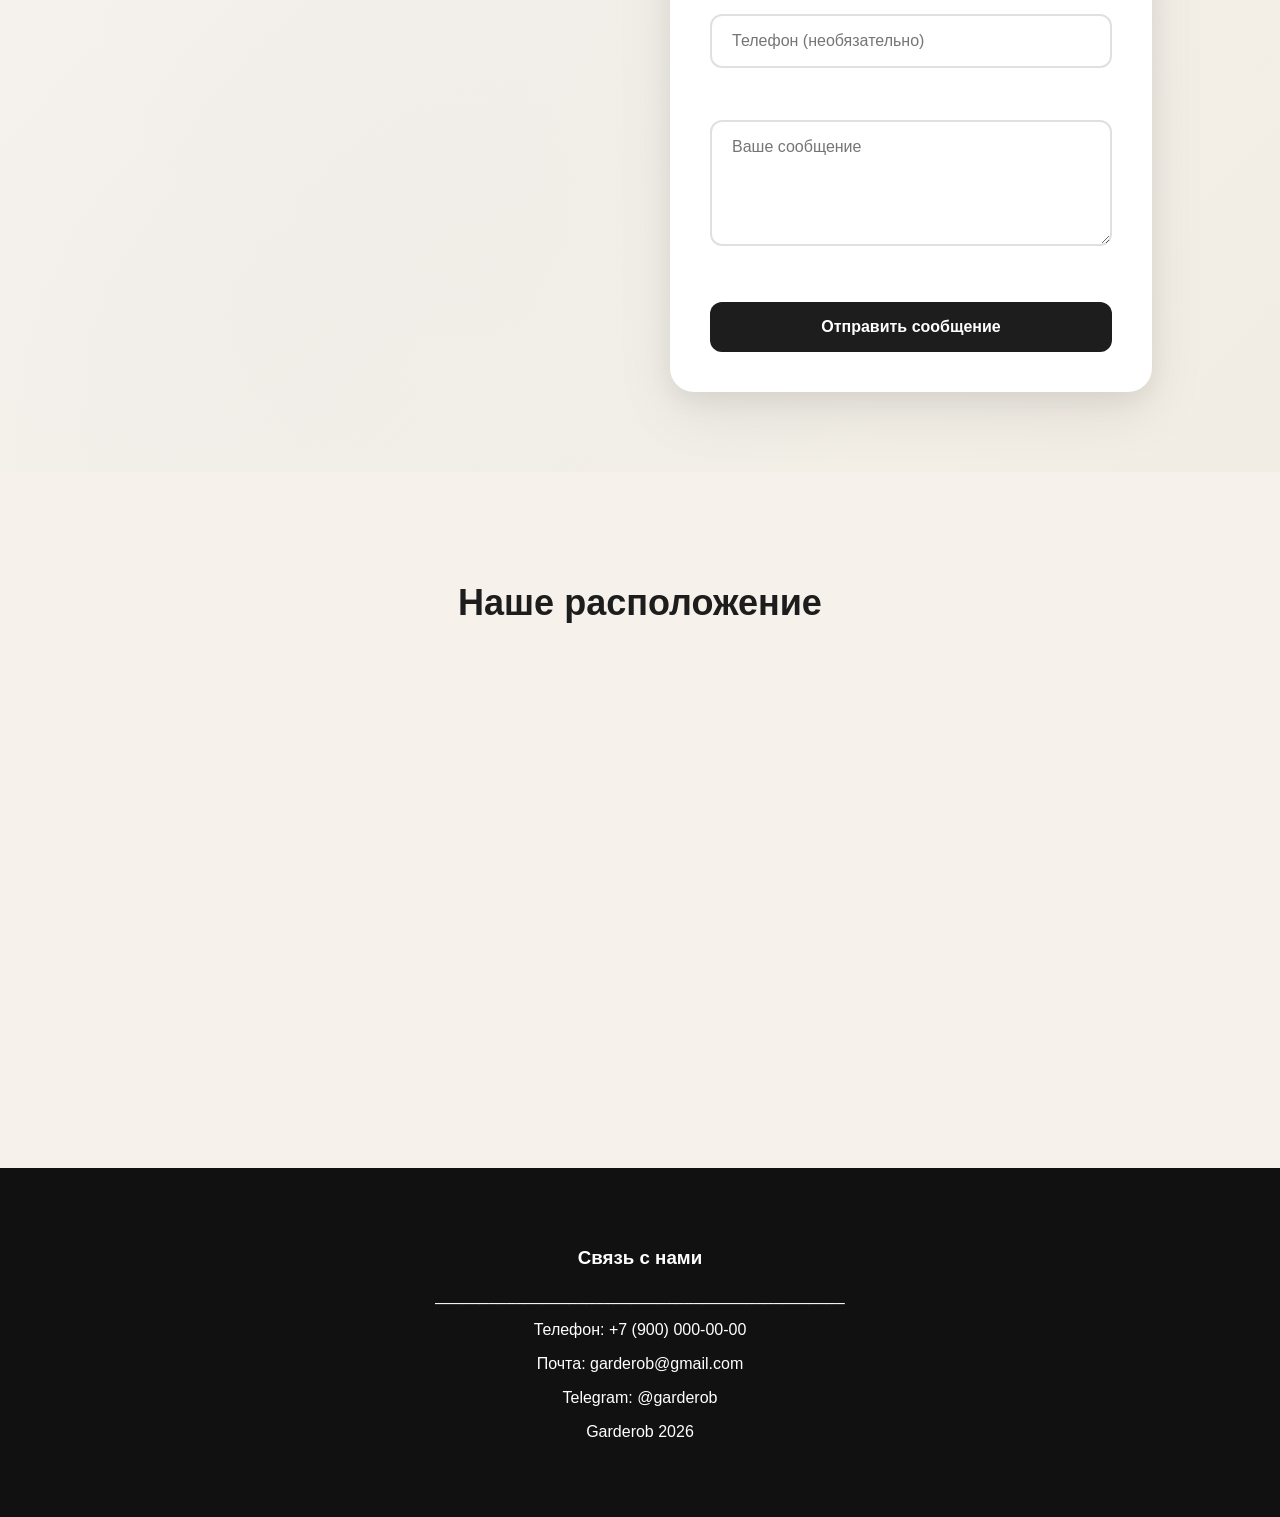
==== commit d1807dbc: "Add files via upload" ====
--- a/index.html
+++ b/index.html
@@ -12,7 +12,7 @@
   <nav class="top-nav">
     <a href="#about">О нас</a>
     <a href="#menu">Меню</a>
-    <a href="#contact">Контакты</a>
+    <a href="#contact">Связь</a>
     <a href="#map">Карта</a>
   </nav>
   <div class="hero-overlay"></div>
--- a/style.css
+++ b/style.css
@@ -247,16 +247,18 @@
   }
 
   .top-nav {
-    gap: 20px;
-    top: 20px;
+    gap: 12px;
+    top: 15px;
     flex-wrap: wrap;
     justify-content: center;
-    padding: 0 10px;
+    padding: 0 8px;
+    width: calc(100% - 16px);
   }
 
   .top-nav a {
-    font-size: 16px;
+    font-size: 14px;
     white-space: nowrap;
+    padding: 4px 8px;
   }
 
   h2 {
@@ -488,12 +490,14 @@
 /* Extra small mobile devices */
 @media (max-width: 480px) {
   .top-nav {
-    gap: 15px;
-    top: 15px;
+    gap: 8px;
+    top: 10px;
+    padding: 0 5px;
   }
 
   .top-nav a {
-    font-size: 14px;
+    font-size: 12px;
+    padding: 3px 6px;
   }
 
   .hero h1 {
@@ -513,3 +517,20 @@
     padding: 40px 4%;
   }
 }
+
+/* Ultra small screens */
+@media (max-width: 360px) {
+  .top-nav {
+    gap: 6px;
+    top: 8px;
+  }
+
+  .top-nav a {
+    font-size: 11px;
+    padding: 2px 4px;
+  }
+
+  .hero h1 {
+    font-size: 36px;
+  }
+}
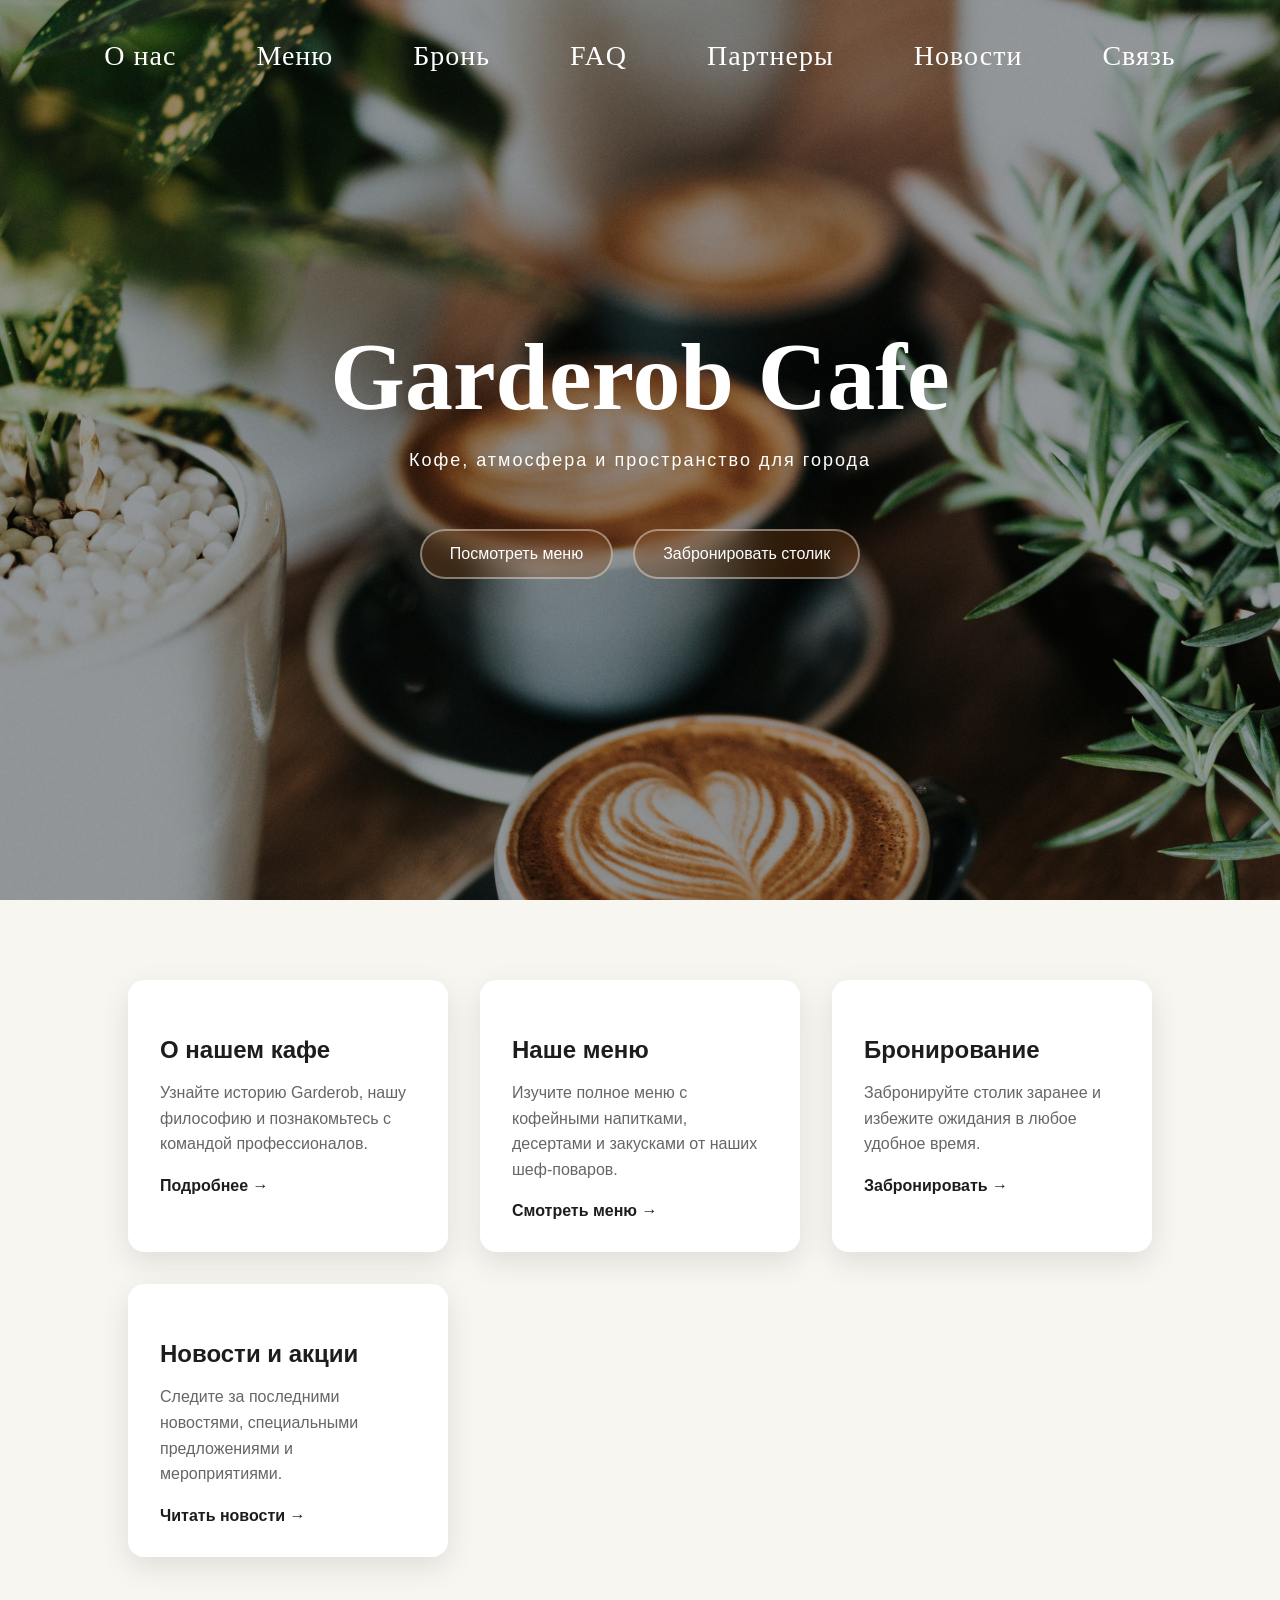
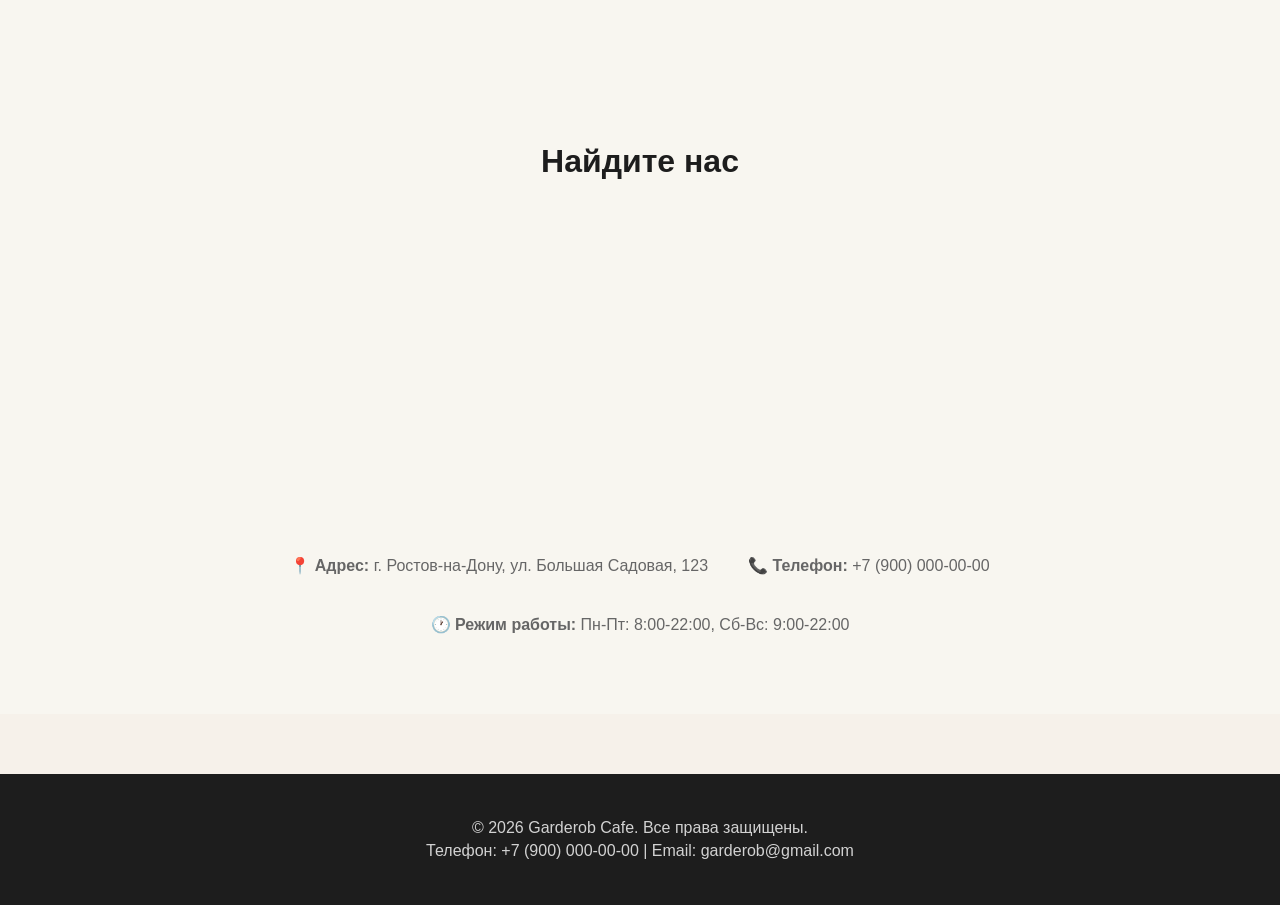
==== commit 3ec39223: "Add files via upload" ====
--- a/index.html
+++ b/index.html
@@ -3,171 +3,77 @@
 <head>
   <meta charset="UTF-8" />
   <meta name="viewport" content="width=device-width, initial-scale=1.0" />
-  <title>Garderob</title>
+  <title>Garderob Cafe - Кофе, атмосфера и пространство для города</title>
   <link rel="stylesheet" href="style.css" />
 </head>
 <body>
 
 <header class="hero">
   <nav class="top-nav">
-    <a href="#about">О нас</a>
-    <a href="#menu">Меню</a>
-    <a href="#contact">Связь</a>
-    <a href="#map">Карта</a>
+    <a href="about.html">О нас</a>
+    <a href="menu.html">Меню</a>
+    <a href="booking.html">Бронь</a>
+    <a href="faq.html">FAQ</a>
+    <a href="partnership.html">Партнеры</a>
+    <a href="news.html">Новости</a>
+    <a href="contact.html">Связь</a>
   </nav>
   <div class="hero-overlay"></div>
   <div class="hero-content">
-    <h1>Garderob</h1>
+    <h1>Garderob Cafe</h1>
     <p>Кофе, атмосфера и пространство для города</p>
+    <div class="hero-buttons">
+      <a href="menu.html" class="button button--primary">Посмотреть меню</a>
+      <a href="booking.html" class="button button--secondary">Забронировать столик</a>
+    </div>
   </div>
 </header>
 
-<section class="about" id="about">
-  <h2>О нас</h2>
-  <div class="about-grid">
-    <div class="about-card">
-      <h3>История</h3>
-      <p>Garderob — городское кафе, созданное как пространство для людей, которым важны вкус, уют и спокойствие.</p>
+<section class="home-preview">
+  <div class="preview-grid">
+    <div class="preview-card">
+      <h3>О нашем кафе</h3>
+      <p>Узнайте историю Garderob, нашу философию и познакомьтесь с командой профессионалов.</p>
+      <a href="about.html" class="preview-link">Подробнее →</a>
     </div>
-    <div class="about-card">
-      <h3>Наш путь</h3>
-      <p>Мы выросли из одной кофейни в крупную городскую сеть, сохранив качество и атмосферу.</p>
+    
+    <div class="preview-card">
+      <h3>Наше меню</h3>
+      <p>Изучите полное меню с кофейными напитками, десертами и закусками от наших шеф-поваров.</p>
+      <a href="menu.html" class="preview-link">Смотреть меню →</a>
     </div>
-    <div class="about-card">
-      <h3>Философия</h3>
-      <p>Баланс кофе, тишины и дизайна — основа каждого пространства Garderob.</p>
+    
+    <div class="preview-card">
+      <h3>Бронирование</h3>
+      <p>Забронируйте столик заранее и избежите ожидания в любое удобное время.</p>
+      <a href="booking.html" class="preview-link">Забронировать →</a>
+    </div>
+    
+    <div class="preview-card">
+      <h3>Новости и акции</h3>
+      <p>Следите за последними новостями, специальными предложениями и мероприятиями.</p>
+      <a href="news.html" class="preview-link">Читать новости →</a>
     </div>
   </div>
 </section>
 
-<section class="menu" id="menu">
-  <h2>Наши напитки</h2>
-  <div class="menu-grid">
-
-    <div class="menu-card">
-      <img src="img/латте.jpg" alt="Латте">
-      <h3>Латте</h3>
-      <p>Классический кофейный напиток на основе эспрессо с добавлением горячего молока и нежной молочной пены.</p>
-      <div class="menu-footer">
-        <span>250 ₽</span>
-        <button class="button button--secondary" data-modal="latte">Состав</button>
-      </div>
-    </div>
-
-    <div class="menu-card">
-      <img src="img/капучино.jpg" alt="Капучино">
-      <h3>Капучино</h3>
-      <p>Сбалансированное сочетание насыщенного эспрессо, горячего молока и плотной молочной пены.</p>
-      <div class="menu-footer">
-        <span>230 ₽</span>
-        <button class="button button--secondary" data-modal="cappuccino">Состав</button>
-      </div>
-    </div>
-
-    <div class="menu-card">
-      <img src="img/раф.png" alt="Раф">
-      <h3>Раф</h3>
-      <p>Авторский кофейный напиток с бархатной текстурой, приготовленный на основе эспрессо и сливок.</p>
-      <div class="menu-footer">
-        <span>270 ₽</span>
-        <button class="button button--secondary" data-modal="raf">Состав</button>
-      </div>
-    </div>
-
-    <div class="menu-card">
-      <img src="img/американо.jpg" alt="Американо">
-      <h3>Американо</h3>
-      <p>Чёрный кофейный напиток с мягким вкусом, получаемый путём добавления горячей воды к эспрессо.</p>
-      <div class="menu-footer">
-        <span>200 ₽</span>
-        <button class="button button--secondary" data-modal="americano">Состав</button>
-      </div>
-    </div>
-
-    <div class="menu-card">
-      <img src="img/эспрессо.png" alt="Эспрессо">
-      <h3>Эспрессо</h3>
-      <p>Концентрированный кофейный напиток, раскрывающий вкус и аромат свежеобжаренных зёрен арабики.</p>
-      <div class="menu-footer">
-        <span>180 ₽</span>
-        <button class="button button--secondary" data-modal="espresso">Состав</button>
-      </div>
-    </div>
-
-    <div class="menu-card">
-      <img src="img/флетУайт.jpeg" alt="Флэт уайт">
-      <h3>Флэт уайт</h3>
-      <p>Кофейный напиток с повышенной концентрацией кофе и минимальным количеством молока.</p>
-      <div class="menu-footer">
-        <span>260 ₽</span>
-        <button class="button button--secondary" data-modal="flatwhite">Состав</button>
-      </div>
-    </div>
-
+<section class="home-map">
+  <h2>Найдите нас</h2>
+  <div class="map-container">
+    <iframe src="https://www.google.com/maps/embed?pb=!1m18!1m12!1m3!1d7888.1285538403035!2d39.70405899686892!3d47.22674329599411!2m3!1f0!2f0!3f0!3m2!1i1024!2i768!4f13.1!3m3!1m2!1s0x40e3b98baa7a7a19%3A0x91dfb78bcd0c1812!2sGarderob!5e0!3m2!1sru!2sru!4v1767950065380!5m2!1sru!2sru"
+      loading="lazy"></iframe>
+  </div>
+  <div class="map-info">
+    <p><strong>📍 Адрес:</strong> г. Ростов-на-Дону, ул. Большая Садовая, 123</p>
+    <p><strong>📞 Телефон:</strong> +7 (900) 000-00-00</p>
+    <p><strong>🕐 Режим работы:</strong> Пн-Пт: 8:00-22:00, Сб-Вс: 9:00-22:00</p>
   </div>
 </section>
 
-<section class="contact" id="contact">
-  <h2>Свяжитесь с нами</h2>
-  <div class="contact-container">
-    <div class="contact-info">
-      <h3>Мы всегда рады вашим отзывам</h3>
-      <p>Оставьте сообщение, и мы обязательно ответим в течение дня</p>
-      <div class="contact-details">
-        <p>+7 (900) 000-00-00</p>
-        <p>garderob@gmail.com</p>
-        <p>Ростов-на-Дону</p>
-      </div>
-    </div>
-    <form class="contact-form" id="contactForm">
-      <div class="form-group">
-        <input type="text" id="name" name="name" placeholder="Ваше имя" required>
-        <span class="error-message" id="nameError"></span>
-      </div>
-      <div class="form-group">
-        <input type="email" id="email" name="email" placeholder="Ваш email" required>
-        <span class="error-message" id="emailError"></span>
-      </div>
-      <div class="form-group">
-        <input type="tel" id="phone" name="phone" placeholder="Телефон (необязательно)">
-        <span class="error-message" id="phoneError"></span>
-      </div>
-      <div class="form-group">
-        <textarea id="message" name="message" placeholder="Ваше сообщение" rows="5" required></textarea>
-        <span class="error-message" id="messageError"></span>
-      </div>
-      <button type="submit" class="button button--primary">Отправить сообщение</button>
-    </form>
-  </div>
-  <div class="success-message" id="successMessage">
-    <p>Спасибо! Ваше сообщение отправлено. Мы свяжемся с вами в ближайшее время.</p>
-  </div>
-</section>
-
-<section class="map" id="map">
-  <h2>Наше расположение</h2>
-  <iframe src="https://www.google.com/maps/embed?pb=!1m18!1m12!1m3!1d7888.1285538403035!2d39.70405899686892!3d47.22674329599411!2m3!1f0!2f0!3f0!3m2!1i1024!2i768!4f13.1!3m3!1m2!1s0x40e3b98baa7a7a19%3A0x91dfb78bcd0c1812!2sGarderob!5e0!3m2!1sru!2sru!4v1767950065380!5m2!1sru!2sru"
-    loading="lazy"></iframe>
-</section>
-
-<footer class="footer">
-  <h3>Связь с нами</h3>
-  <p>______________________________________________</p>
-  <p>Телефон: +7 (900) 000-00-00</p>
-  <p>Почта: garderob@gmail.com</p>  
-  <p>Telegram: @garderob</p>
-  <p>Garderob 2026</p>
+<footer class="page-footer">
+  <p>&copy; 2026 Garderob Cafe. Все права защищены.</p>
+  <p>Телефон: +7 (900) 000-00-00 | Email: garderob@gmail.com</p>
 </footer>
 
-<div class="modal" id="modal">
-  <div class="modal-content">
-    <span class="close">×</span>
-    <img id="modal-img" />
-    <h3 id="modal-title"></h3>
-    <p id="modal-text"></p>
-  </div>
-</div>
-
-<script src="script.js"></script>
 </body>
-</html>
+</html>
--- a/style.css
+++ b/style.css
@@ -52,10 +52,9 @@
   color:#fff;
   letter-spacing:1px;
   transition:opacity .3s;
-  animation:fadeUp 1s ease;}
-
-.top-nav a {
-  position: relative;}
+  animation:fadeUp 1s ease;
+  position: relative;
+}
 
 .top-nav a::after {
   content: '';
@@ -66,13 +65,16 @@
   height: 2px;
   background: #fff;
   transition: 0.3s;
-  transform: translateX(-50%);}
+  transform: translateX(-50%);
+}
 
 .top-nav a:hover::after {
-  width: 60%;}
+  width: 60%;
+}
 
 .top-nav a:hover {
-  opacity:0.7;}
+  opacity:0.7;
+}
 
 section { 
   padding:80px 10%; }
@@ -118,7 +120,6 @@
   padding-top:20px;
 }
 
-/* Button Component (БЭМ) */
 .button { 
   border: none; 
   padding: 10px 20px; 
@@ -160,7 +161,6 @@
   transform: translateY(0);
 }
 
-/* Legacy button styles */
 button { 
   background:#1d1d1d; 
   color:#fff; 
@@ -247,7 +247,7 @@
   }
 
   .top-nav {
-    gap: 12px;
+    gap: 8px;
     top: 15px;
     flex-wrap: wrap;
     justify-content: center;
@@ -256,9 +256,9 @@
   }
 
   .top-nav a {
-    font-size: 14px;
+    font-size: 12px;
     white-space: nowrap;
-    padding: 4px 8px;
+    padding: 4px 6px;
   }
 
   h2 {
@@ -296,9 +296,65 @@
   .map {
     padding: 60px 6%;
   }
-}
-
-/* Contact Form Styles */
+
+  .contact-container {
+    grid-template-columns: 1fr;
+    gap: 32px;
+  }
+  
+  .contact-form {
+    padding: 20px;
+    border-radius: 16px;
+  }
+  
+  .contact-info {
+    text-align: center;
+    order: 2;
+  }
+  
+  .contact-form {
+    order: 1;
+  }
+  
+  .form-group input,
+  .form-group textarea {
+    padding: 14px 16px;
+    font-size: 16px;
+    border-radius: 8px;
+  }
+  
+  .form-group textarea {
+    min-height: 100px;
+  }
+  
+  .submit-btn {
+    padding: 14px 24px;
+    font-size: 16px;
+    border-radius: 8px;
+  }
+  
+  .contact-info h3 {
+    font-size: 20px;
+    margin-bottom: 12px;
+  }
+  
+  .contact-info p {
+    font-size: 14px;
+    margin-bottom: 20px;
+  }
+  
+  .contact-details p {
+    font-size: 14px;
+    margin: 8px 0;
+  }
+  
+  .success-message {
+    padding: 16px;
+    font-size: 14px;
+    border-radius: 8px;
+  }
+}
+
 .contact {
   background: linear-gradient(135deg, #f8f6f0 0%, #f1ede4 100%);
   position: relative;
@@ -427,67 +483,6 @@
   animation: fadeUp 0.5s ease;
 }
 
-/* Mobile styles for contact form */
-@media (max-width: 768px) {
-  .contact-container {
-    grid-template-columns: 1fr;
-    gap: 32px;
-  }
-  
-  .contact-form {
-    padding: 20px;
-    border-radius: 16px;
-  }
-  
-  .contact-info {
-    text-align: center;
-    order: 2; /* Форма будет первой на мобильных */
-  }
-  
-  .contact-form {
-    order: 1;
-  }
-  
-  .form-group input,
-  .form-group textarea {
-    padding: 14px 16px;
-    font-size: 16px; /* Предотвращает зум на iOS */
-    border-radius: 8px;
-  }
-  
-  .form-group textarea {
-    min-height: 100px;
-  }
-  
-  .submit-btn {
-    padding: 14px 24px;
-    font-size: 16px;
-    border-radius: 8px;
-  }
-  
-  .contact-info h3 {
-    font-size: 20px;
-    margin-bottom: 12px;
-  }
-  
-  .contact-info p {
-    font-size: 14px;
-    margin-bottom: 20px;
-  }
-  
-  .contact-details p {
-    font-size: 14px;
-    margin: 8px 0;
-  }
-  
-  .success-message {
-    padding: 16px;
-    font-size: 14px;
-    border-radius: 8px;
-  }
-}
-
-/* Extra small mobile devices */
 @media (max-width: 480px) {
   .top-nav {
     gap: 8px;
@@ -518,7 +513,301 @@
   }
 }
 
-/* Ultra small screens */
+/* Booking Styles */
+.booking {
+  background: #f8f6f0;
+}
+
+.booking-container {
+  display: grid;
+  grid-template-columns: 1fr 1fr;
+  gap: 60px;
+  align-items: start;
+}
+
+.booking-benefits {
+  display: flex;
+  flex-direction: column;
+  gap: 20px;
+  margin-top: 30px;
+}
+
+.benefit-item {
+  display: flex;
+  align-items: center;
+  gap: 15px;
+}
+
+.benefit-icon {
+  font-size: 24px;
+}
+
+.booking-form {
+  background: #fff;
+  padding: 40px;
+  border-radius: 24px;
+  box-shadow: 0 20px 60px rgba(0,0,0,0.08);
+}
+
+.form-row {
+  display: grid;
+  grid-template-columns: 1fr 1fr;
+  gap: 20px;
+}
+
+.booking-form-page select {
+  width: 100%;
+  padding: 16px 20px;
+  border: 2px solid #e0e0e0;
+  border-radius: 12px;
+  font-size: 16px;
+  font-family: inherit;
+  background: #fff;
+  cursor: pointer;
+  transition: border-color 0.3s, box-shadow 0.3s;
+  box-sizing: border-box;
+  appearance: none;
+  background-image: url("data:image/svg+xml;charset=UTF-8,%3csvg xmlns='http://www.w3.org/2000/svg' viewBox='0 0 24 24' fill='none' stroke='currentColor' stroke-width='2' stroke-linecap='round' stroke-linejoin='round'%3e%3cpolyline points='6,9 12,15 18,9'%3e%3c/polyline%3e%3c/svg%3e");
+  background-repeat: no-repeat;
+  background-position: right 16px center;
+  background-size: 16px;
+  color: #1d1d1d;
+}
+
+.booking-form-page select:focus {
+  outline: none;
+  border-color: #1d1d1d;
+  box-shadow: 0 0 0 3px rgba(29, 29, 29, 0.1);
+}
+
+.booking-form-page select option {
+  padding: 12px;
+  background: #fff;
+  color: #1d1d1d;
+}
+
+/* FAQ Styles */
+.faq {
+  background: #fff;
+}
+
+.faq-container {
+  max-width: 800px;
+  margin: 0 auto;
+}
+
+.faq-item {
+  border-bottom: 1px solid #e0e0e0;
+  margin-bottom: 20px;
+}
+
+.faq-question {
+  display: flex;
+  justify-content: space-between;
+  align-items: center;
+  padding: 20px 0;
+  cursor: pointer;
+  transition: color 0.3s;
+}
+
+.faq-question:hover {
+  color: #666;
+}
+
+.faq-question h3 {
+  margin: 0;
+  font-size: 18px;
+  font-weight: 600;
+}
+
+.faq-toggle {
+  font-size: 24px;
+  font-weight: 300;
+  transition: transform 0.3s;
+}
+
+.faq-item.active .faq-toggle {
+  transform: rotate(45deg);
+}
+
+.faq-answer {
+  max-height: 0;
+  overflow: hidden;
+  transition: max-height 0.3s ease;
+}
+
+.faq-item.active .faq-answer {
+  max-height: 200px;
+  padding-bottom: 20px;
+}
+
+.faq-answer p {
+  margin: 0;
+  color: #666;
+  line-height: 1.6;
+}
+
+/* Partnership Styles */
+.partnership {
+  background: linear-gradient(135deg, #f1ede4 0%, #e8e2d5 100%);
+}
+
+.partnership-intro {
+  text-align: center;
+  margin-bottom: 50px;
+}
+
+.partnership-intro h3 {
+  font-size: 24px;
+  margin-bottom: 16px;
+}
+
+.partnership-grid {
+  display: grid;
+  grid-template-columns: repeat(auto-fit, minmax(300px, 1fr));
+  gap: 32px;
+  margin-bottom: 50px;
+}
+
+.partnership-card {
+  background: #fff;
+  padding: 32px;
+  border-radius: 24px;
+  box-shadow: 0 10px 30px rgba(0,0,0,0.08);
+  text-align: center;
+  transition: transform 0.3s;
+}
+
+.partnership-card:hover {
+  transform: translateY(-5px);
+}
+
+.partnership-icon {
+  font-size: 48px;
+  margin-bottom: 20px;
+}
+
+.partnership-card h4 {
+  font-size: 20px;
+  margin-bottom: 16px;
+  color: #1d1d1d;
+}
+
+.partnership-card ul {
+  list-style: none;
+  padding: 0;
+  margin: 20px 0 0 0;
+}
+
+.partnership-card li {
+  padding: 8px 0;
+  color: #666;
+  position: relative;
+  padding-left: 20px;
+}
+
+.partnership-card li::before {
+  content: '✓';
+  position: absolute;
+  left: 0;
+  color: #1d1d1d;
+  font-weight: bold;
+}
+
+.partnership-contact {
+  background: #fff;
+  padding: 32px;
+  border-radius: 24px;
+  text-align: center;
+  box-shadow: 0 10px 30px rgba(0,0,0,0.08);
+}
+
+.partnership-contact h4 {
+  margin-bottom: 20px;
+  font-size: 20px;
+}
+
+/* News Styles */
+.news {
+  background: #fff;
+}
+
+.news-grid {
+  display: grid;
+  grid-template-columns: repeat(auto-fit, minmax(320px, 1fr));
+  gap: 32px;
+}
+
+.news-card {
+  background: #f9f9f9;
+  padding: 24px;
+  border-radius: 16px;
+  border-left: 4px solid #1d1d1d;
+  transition: transform 0.3s, box-shadow 0.3s;
+}
+
+.news-card:hover {
+  transform: translateY(-3px);
+  box-shadow: 0 10px 25px rgba(0,0,0,0.1);
+}
+
+.news-date {
+  font-size: 14px;
+  color: #666;
+  margin-bottom: 12px;
+}
+
+.news-card h3 {
+  font-size: 18px;
+  margin-bottom: 12px;
+  color: #1d1d1d;
+}
+
+.news-card p {
+  color: #666;
+  line-height: 1.6;
+  margin-bottom: 16px;
+}
+
+.news-tag {
+  display: inline-block;
+  background: #1d1d1d;
+  color: #fff;
+  padding: 4px 12px;
+  border-radius: 12px;
+  font-size: 12px;
+  font-weight: 500;
+}
+
+/* Mobile adaptations for new sections */
+@media (max-width: 768px) {
+  .booking-container,
+  .form-row {
+    grid-template-columns: 1fr;
+    gap: 20px;
+  }
+  
+  .booking-form {
+    padding: 24px;
+  }
+  
+  .booking-benefits {
+    margin-top: 20px;
+  }
+  
+  .partnership-grid {
+    grid-template-columns: 1fr;
+  }
+  
+  .partnership-card {
+    padding: 24px;
+  }
+  
+  .news-grid {
+    grid-template-columns: 1fr;
+  }
+}
+
 @media (max-width: 360px) {
   .top-nav {
     gap: 6px;
@@ -534,3 +823,1186 @@
     font-size: 36px;
   }
 }
+
+/* Page Styles for Multi-page Site */
+.page-header {
+  background: #1d1d1d;
+  padding: 20px 0;
+  position: sticky;
+  top: 0;
+  z-index: 100;
+}
+
+.main-nav {
+  display: flex;
+  justify-content: space-between;
+  align-items: center;
+  max-width: 1200px;
+  margin: 0 auto;
+  padding: 0 20px;
+}
+
+.nav-brand a {
+  font-size: 28px;
+  font-weight: bold;
+  color: #fff;
+  text-decoration: none;
+  font-family: 'Playfair Display', serif;
+}
+
+.nav-links {
+  display: flex;
+  gap: 30px;
+}
+
+.nav-links a {
+  color: #fff;
+  text-decoration: none;
+  font-size: 16px;
+  transition: color 0.3s;
+  position: relative;
+}
+
+.nav-links a:hover,
+.nav-links a.active {
+  color: #ccc;
+}
+
+.nav-links a.active::after {
+  content: '';
+  position: absolute;
+  bottom: -5px;
+  left: 0;
+  right: 0;
+  height: 2px;
+  background: #fff;
+}
+
+.page-content {
+  min-height: calc(100vh - 200px);
+}
+
+.page-hero {
+  background: linear-gradient(135deg, #1d1d1d 0%, #333 100%);
+  color: #fff;
+  text-align: center;
+  padding: 80px 20px;
+}
+
+.page-hero h1 {
+  font-size: 48px;
+  margin-bottom: 20px;
+  font-family: 'Playfair Display', serif;
+}
+
+.page-hero p {
+  font-size: 18px;
+  opacity: 0.9;
+}
+
+.page-footer {
+  background: #1d1d1d;
+  color: #fff;
+  text-align: center;
+  padding: 40px 20px;
+  margin-top: 60px;
+}
+
+.page-footer p {
+  margin: 5px 0;
+  opacity: 0.8;
+}
+
+/* Home page preview cards */
+.home-preview {
+  padding: 80px 10%;
+  background: #f8f6f0;
+}
+
+.preview-grid {
+  display: grid;
+  grid-template-columns: repeat(auto-fit, minmax(280px, 1fr));
+  gap: 32px;
+  max-width: 1200px;
+  margin: 0 auto;
+}
+
+.preview-card {
+  background: #fff;
+  padding: 32px;
+  border-radius: 16px;
+  box-shadow: 0 10px 30px rgba(0,0,0,0.1);
+  transition: transform 0.3s;
+}
+
+.preview-card:hover {
+  transform: translateY(-5px);
+}
+
+.preview-card h3 {
+  font-size: 24px;
+  margin-bottom: 16px;
+  color: #1d1d1d;
+}
+
+.preview-card p {
+  color: #666;
+  line-height: 1.6;
+  margin-bottom: 20px;
+}
+
+.preview-link {
+  color: #1d1d1d;
+  text-decoration: none;
+  font-weight: 600;
+  transition: color 0.3s;
+}
+
+.preview-link:hover {
+  color: #666;
+}
+
+/* Home page map section */
+.home-map {
+  padding: 80px 10%;
+  background: #f8f6f0;
+  text-align: center;
+}
+
+.home-map h2 {
+  font-size: 32px;
+  margin-bottom: 40px;
+  color: #1d1d1d;
+}
+
+.home-map .map-container {
+  margin-bottom: 32px;
+  max-width: 800px;
+  margin-left: auto;
+  margin-right: auto;
+}
+
+.home-map .map-container iframe {
+  width: 100%;
+  height: 300px;
+  border-radius: 16px;
+  border: 0;
+}
+
+.map-info {
+  display: flex;
+  justify-content: center;
+  gap: 40px;
+  flex-wrap: wrap;
+  margin-top: 32px;
+}
+
+.map-info p {
+  margin: 0;
+  color: #666;
+  font-size: 16px;
+}
+
+@media (max-width: 768px) {
+  .map-info {
+    flex-direction: column;
+    gap: 16px;
+  }
+  
+  .map-info p {
+    font-size: 14px;
+  }
+  
+  .home-map .map-container iframe {
+    height: 250px;
+  }
+}
+
+.hero-buttons {
+  margin-top: 40px;
+  display: flex;
+  gap: 20px;
+  justify-content: center;
+  align-items: center;
+  flex-direction: row;
+}
+
+.hero-buttons .button {
+  background: rgba(139, 69, 19, 0.3);
+  color: #fff;
+  border: 2px solid rgba(255, 255, 255, 0.4);
+  padding: 14px 28px;
+  border-radius: 25px;
+  text-decoration: none;
+  font-size: 16px;
+  font-weight: 500;
+  transition: all 0.3s ease;
+  backdrop-filter: blur(10px);
+  white-space: nowrap;
+  display: inline-flex;
+  align-items: center;
+  justify-content: center;
+}
+
+.hero-buttons .button:hover {
+  background: rgba(139, 69, 19, 0.5);
+  border-color: rgba(255, 255, 255, 0.6);
+  transform: translateY(-2px);
+}
+
+/* About page styles */
+.about-detailed {
+  padding: 80px 10%;
+  max-width: 1200px;
+  margin: 0 auto;
+}
+
+.about-content {
+  display: grid;
+  grid-template-columns: 2fr 1fr;
+  gap: 60px;
+  margin-bottom: 80px;
+}
+
+.about-text h2 {
+  font-size: 32px;
+  margin-bottom: 24px;
+  color: #1d1d1d;
+}
+
+.about-text h3 {
+  font-size: 24px;
+  margin: 32px 0 16px 0;
+  color: #1d1d1d;
+}
+
+.about-text p {
+  line-height: 1.8;
+  color: #666;
+  margin-bottom: 20px;
+}
+
+.about-stats {
+  display: grid;
+  grid-template-columns: 1fr;
+  gap: 24px;
+}
+
+.stat-item {
+  text-align: center;
+  padding: 24px;
+  background: #f9f9f9;
+  border-radius: 12px;
+}
+
+.stat-number {
+  font-size: 36px;
+  font-weight: bold;
+  color: #1d1d1d;
+  margin-bottom: 8px;
+}
+
+.stat-label {
+  color: #666;
+  font-size: 14px;
+}
+
+.team-section {
+  background: linear-gradient(135deg, #f8f6f0 0%, #f1ede4 100%);
+  padding: 60px;
+  border-radius: 24px;
+  margin-top: 60px;
+  box-shadow: 0 20px 60px rgba(0,0,0,0.08);
+  text-align: center;
+}
+
+.team-section h2 {
+  font-size: 32px;
+  margin-bottom: 40px;
+  color: #1d1d1d;
+}
+
+.team-grid {
+  display: grid;
+  grid-template-columns: repeat(auto-fit, minmax(200px, 1fr));
+  gap: 32px;
+}
+
+.team-member {
+  text-align: center;
+}
+
+.member-photo {
+  font-size: 64px;
+  margin-bottom: 16px;
+}
+
+.team-member h4 {
+  font-size: 20px;
+  margin-bottom: 8px;
+  color: #1d1d1d;
+}
+
+.team-member p {
+  color: #666;
+}
+
+/* Menu page styles */
+.menu-detailed {
+  padding: 80px 10%;
+  max-width: 1200px;
+  margin: 0 auto;
+}
+
+.category-nav {
+  display: flex;
+  justify-content: center;
+  gap: 20px;
+  margin-bottom: 60px;
+  flex-wrap: wrap;
+}
+
+.category-btn {
+  background: #fff;
+  color: #1d1d1d;
+  border: 2px solid #e0e0e0;
+  padding: 12px 24px;
+  border-radius: 25px;
+  cursor: pointer;
+  transition: all 0.3s ease;
+  font-size: 16px;
+  font-weight: 500;
+}
+
+.category-btn.active,
+.category-btn:hover {
+  background: #1d1d1d;
+  color: #fff;
+  border-color: #1d1d1d;
+}
+
+.menu-category {
+  display: none;
+}
+
+.menu-category.active {
+  display: block;
+}
+
+.menu-category h2 {
+  text-align: center;
+  margin-bottom: 40px;
+  font-size: 32px;
+}
+
+.menu-items {
+  display: grid;
+  gap: 20px;
+}
+
+.menu-item {
+  display: flex;
+  justify-content: space-between;
+  align-items: center;
+  padding: 24px;
+  background: #fff;
+  border-radius: 12px;
+  box-shadow: 0 5px 15px rgba(0,0,0,0.08);
+  transition: transform 0.3s;
+}
+
+.menu-item:hover {
+  transform: translateY(-2px);
+}
+
+.item-info h3 {
+  font-size: 20px;
+  margin-bottom: 8px;
+  color: #1d1d1d;
+}
+
+.item-info p {
+  color: #666;
+  line-height: 1.5;
+}
+
+.item-price {
+  font-size: 20px;
+  font-weight: bold;
+  color: #1d1d1d;
+  min-width: 80px;
+  text-align: right;
+}
+
+/* Booking page styles */
+.booking-page {
+  padding: 80px 10%;
+  max-width: 1200px;
+  margin: 0 auto;
+}
+
+.booking-info-detailed {
+  margin-bottom: 60px;
+}
+
+.booking-info-detailed h2 {
+  font-size: 32px;
+  margin-bottom: 32px;
+  text-align: center;
+}
+
+.booking-advantages {
+  display: grid;
+  grid-template-columns: repeat(auto-fit, minmax(300px, 1fr));
+  gap: 32px;
+  margin-bottom: 60px;
+}
+
+.advantage-item {
+  display: flex;
+  gap: 20px;
+  align-items: flex-start;
+}
+
+.advantage-icon {
+  font-size: 32px;
+  flex-shrink: 0;
+}
+
+.advantage-content h3 {
+  font-size: 20px;
+  margin-bottom: 12px;
+  color: #1d1d1d;
+}
+
+.advantage-content p {
+  color: #666;
+  line-height: 1.6;
+}
+
+.working-hours {
+  background: #f9f9f9;
+  padding: 32px;
+  border-radius: 16px;
+  text-align: center;
+}
+
+.working-hours h3 {
+  font-size: 24px;
+  margin-bottom: 24px;
+  color: #1d1d1d;
+}
+
+.hours-grid {
+  display: grid;
+  grid-template-columns: repeat(auto-fit, minmax(250px, 1fr));
+  gap: 16px;
+}
+
+.day-hours {
+  display: flex;
+  justify-content: space-between;
+  padding: 12px 0;
+  border-bottom: 1px solid #e0e0e0;
+}
+
+.day {
+  font-weight: 600;
+  color: #1d1d1d;
+}
+
+.hours {
+  color: #666;
+}
+
+.booking-form-container {
+  background: #fff;
+  padding: 40px;
+  border-radius: 24px;
+  box-shadow: 0 20px 60px rgba(0,0,0,0.08);
+}
+
+.booking-form-page h2 {
+  text-align: center;
+  margin-bottom: 32px;
+  font-size: 28px;
+}
+
+.booking-form-page label {
+  display: block;
+  margin-bottom: 8px;
+  font-weight: 600;
+  color: #1d1d1d;
+}
+
+/* FAQ page styles */
+.faq-page {
+  padding: 80px 10%;
+  max-width: 1000px;
+  margin: 0 auto;
+}
+
+.faq-intro {
+  text-align: center;
+  margin-bottom: 60px;
+  padding: 32px;
+  background: #f9f9f9;
+  border-radius: 16px;
+}
+
+.faq-intro p {
+  font-size: 16px;
+  color: #666;
+  line-height: 1.6;
+}
+
+.faq-categories {
+  display: grid;
+  gap: 60px;
+}
+
+.faq-category h2 {
+  font-size: 28px;
+  margin-bottom: 32px;
+  color: #1d1d1d;
+  border-bottom: 2px solid #1d1d1d;
+  padding-bottom: 12px;
+}
+
+/* Partnership page styles */
+.partnership-page {
+  padding: 80px 10%;
+  max-width: 1200px;
+  margin: 0 auto;
+}
+
+.partnership-intro-detailed {
+  text-align: center;
+  margin-bottom: 80px;
+}
+
+.partnership-intro-detailed h2 {
+  font-size: 32px;
+  margin-bottom: 24px;
+}
+
+.partnership-intro-detailed p {
+  font-size: 18px;
+  color: #666;
+  line-height: 1.8;
+  max-width: 800px;
+  margin: 0 auto 40px;
+}
+
+.partnership-stats {
+  display: grid;
+  grid-template-columns: repeat(auto-fit, minmax(200px, 1fr));
+  gap: 32px;
+  margin-top: 40px;
+}
+
+.stat-card {
+  text-align: center;
+  padding: 24px;
+  background: #fff;
+  border-radius: 16px;
+  box-shadow: 0 10px 30px rgba(0,0,0,0.08);
+}
+
+.partnership-types {
+  display: grid;
+  gap: 80px;
+}
+
+.partnership-type {
+  background: #fff;
+  border-radius: 24px;
+  overflow: hidden;
+  box-shadow: 0 20px 60px rgba(0,0,0,0.08);
+}
+
+.type-header {
+  background: linear-gradient(135deg, #1d1d1d 0%, #333 100%);
+  color: #fff;
+  padding: 40px;
+  text-align: center;
+}
+
+.type-icon {
+  font-size: 64px;
+  margin-bottom: 20px;
+}
+
+.type-header h2 {
+  font-size: 28px;
+  margin: 0;
+}
+
+.type-content {
+  padding: 40px;
+}
+
+.type-content h3,
+.type-content h4 {
+  color: #1d1d1d;
+  margin: 24px 0 16px 0;
+}
+
+.type-content ul {
+  margin: 16px 0;
+  padding-left: 20px;
+}
+
+.type-content li {
+  margin: 8px 0;
+  color: #666;
+  line-height: 1.6;
+}
+
+.requirements,
+.franchise-benefits {
+  background: #f9f9f9;
+  padding: 24px;
+  border-radius: 12px;
+  margin-top: 32px;
+}
+
+.partnership-contact-detailed {
+  background: linear-gradient(135deg, #f8f6f0 0%, #f1ede4 100%);
+  padding: 60px;
+  border-radius: 24px;
+  text-align: center;
+  margin-top: 80px;
+}
+
+.partnership-contact-detailed h2 {
+  font-size: 32px;
+  margin-bottom: 24px;
+}
+
+.contact-methods {
+  display: grid;
+  grid-template-columns: repeat(auto-fit, minmax(250px, 1fr));
+  gap: 32px;
+  margin: 40px 0;
+}
+
+.contact-method {
+  display: flex;
+  align-items: center;
+  gap: 20px;
+  text-align: left;
+}
+
+.contact-icon {
+  font-size: 32px;
+  flex-shrink: 0;
+}
+
+.contact-info h4 {
+  font-size: 18px;
+  margin-bottom: 8px;
+  color: #1d1d1d;
+}
+
+.contact-info p {
+  margin: 4px 0;
+  color: #666;
+}
+
+.partnership-cta {
+  background: #fff;
+  padding: 24px;
+  border-radius: 12px;
+  margin-top: 40px;
+}
+
+/* News page styles */
+.news-page {
+  padding: 80px 10%;
+  max-width: 1200px;
+  margin: 0 auto;
+}
+
+.news-filters {
+  display: flex;
+  justify-content: center;
+  gap: 16px;
+  margin-bottom: 60px;
+  flex-wrap: wrap;
+}
+
+.filter-btn {
+  background: #fff;
+  color: #1d1d1d;
+  border: 2px solid #e0e0e0;
+  padding: 12px 24px;
+  border-radius: 25px;
+  cursor: pointer;
+  transition: all 0.3s ease;
+  font-size: 14px;
+  font-weight: 500;
+}
+
+.filter-btn.active,
+.filter-btn:hover {
+  background: #1d1d1d;
+  color: #fff;
+  border-color: #1d1d1d;
+}
+
+.news-grid-detailed {
+  display: grid;
+  gap: 40px;
+}
+
+.news-card-detailed {
+  display: grid;
+  grid-template-columns: 200px 1fr;
+  gap: 32px;
+  background: #fff;
+  border-radius: 16px;
+  overflow: hidden;
+  box-shadow: 0 10px 30px rgba(0,0,0,0.08);
+  transition: transform 0.3s;
+}
+
+.news-card-detailed:hover {
+  transform: translateY(-5px);
+}
+
+.news-image {
+  background: #f0f0f0;
+  display: flex;
+  align-items: center;
+  justify-content: center;
+  min-height: 200px;
+}
+
+.news-placeholder {
+  font-size: 48px;
+  opacity: 0.5;
+}
+
+.news-content {
+  padding: 32px 32px 32px 0;
+}
+
+.news-meta {
+  display: flex;
+  justify-content: space-between;
+  align-items: center;
+  margin-bottom: 16px;
+}
+
+.news-card-detailed h2 {
+  font-size: 24px;
+  margin-bottom: 16px;
+  color: #1d1d1d;
+}
+
+.news-card-detailed p {
+  color: #666;
+  line-height: 1.6;
+  margin-bottom: 20px;
+}
+
+.news-details {
+  background: #f9f9f9;
+  padding: 20px;
+  border-radius: 8px;
+  margin-top: 16px;
+}
+
+.news-details ul {
+  margin: 12px 0;
+  padding-left: 20px;
+}
+
+.news-details li {
+  margin: 6px 0;
+  color: #666;
+}
+
+/* Contact page styles */
+.contact-page {
+  padding: 80px 10%;
+  max-width: 1200px;
+  margin: 0 auto;
+}
+
+.contact-info-detailed h2 {
+  font-size: 32px;
+  margin-bottom: 40px;
+  text-align: center;
+}
+
+.locations {
+  display: grid;
+  grid-template-columns: repeat(auto-fit, minmax(350px, 1fr));
+  gap: 32px;
+  margin-bottom: 80px;
+}
+
+.location-card {
+  background: #fff;
+  padding: 32px;
+  border-radius: 16px;
+  box-shadow: 0 10px 30px rgba(0,0,0,0.08);
+}
+
+.location-card h3 {
+  font-size: 22px;
+  margin-bottom: 20px;
+  color: #1d1d1d;
+  border-bottom: 2px solid #1d1d1d;
+  padding-bottom: 8px;
+}
+
+.location-info p {
+  margin: 12px 0;
+  color: #666;
+  line-height: 1.6;
+}
+
+.location-info ul {
+  margin: 8px 0;
+  padding-left: 20px;
+}
+
+.location-info li {
+  margin: 4px 0;
+  color: #666;
+}
+
+.contact-methods-detailed h2 {
+  font-size: 32px;
+  margin-bottom: 40px;
+  text-align: center;
+}
+
+.contact-grid {
+  display: grid;
+  grid-template-columns: repeat(auto-fit, minmax(250px, 1fr));
+  gap: 32px;
+  margin-bottom: 80px;
+}
+
+.contact-item {
+  display: flex;
+  gap: 20px;
+  align-items: flex-start;
+  background: #fff;
+  padding: 24px;
+  border-radius: 16px;
+  box-shadow: 0 10px 30px rgba(0,0,0,0.08);
+}
+
+.contact-details h4 {
+  font-size: 18px;
+  margin-bottom: 8px;
+  color: #1d1d1d;
+}
+
+.contact-details p {
+  margin: 4px 0;
+  color: #666;
+  line-height: 1.5;
+  word-wrap: break-word;
+  overflow-wrap: break-word;
+}
+
+.contact-form-section {
+  background: #f9f9f9;
+  padding: 60px;
+  border-radius: 24px;
+  margin-bottom: 80px;
+}
+
+.contact-form-section h2 {
+  text-align: center;
+  margin-bottom: 16px;
+  font-size: 28px;
+}
+
+.contact-form-section > p {
+  text-align: center;
+  color: #666;
+  margin-bottom: 40px;
+  font-size: 16px;
+}
+
+.contact-form-page {
+  background: #fff;
+  padding: 40px;
+  border-radius: 16px;
+  box-shadow: 0 10px 30px rgba(0,0,0,0.08);
+}
+
+.contact-form-page select {
+  width: 100%;
+  padding: 16px 20px;
+  border: 2px solid #e0e0e0;
+  border-radius: 12px;
+  font-size: 16px;
+  font-family: inherit;
+  background: #fff;
+  cursor: pointer;
+  transition: border-color 0.3s, box-shadow 0.3s;
+  box-sizing: border-box;
+  appearance: none;
+  background-image: url("data:image/svg+xml;charset=UTF-8,%3csvg xmlns='http://www.w3.org/2000/svg' viewBox='0 0 24 24' fill='none' stroke='currentColor' stroke-width='2' stroke-linecap='round' stroke-linejoin='round'%3e%3cpolyline points='6,9 12,15 18,9'%3e%3c/polyline%3e%3c/svg%3e");
+  background-repeat: no-repeat;
+  background-position: right 16px center;
+  background-size: 16px;
+  color: #1d1d1d;
+}
+
+.contact-form-page select:focus {
+  outline: none;
+  border-color: #1d1d1d;
+  box-shadow: 0 0 0 3px rgba(29, 29, 29, 0.1);
+}
+
+.contact-form-page select option {
+  padding: 12px;
+  background: #fff;
+  color: #1d1d1d;
+}
+
+.contact-form-page label {
+  display: block;
+  margin-bottom: 8px;
+  font-weight: 600;
+  color: #1d1d1d;
+}
+
+.map-section {
+  text-align: center;
+}
+
+.map-section h2 {
+  font-size: 32px;
+  margin-bottom: 40px;
+}
+
+.map-container {
+  margin-bottom: 40px;
+}
+
+.map-container iframe {
+  width: 100%;
+  height: 400px;
+  border-radius: 16px;
+  border: 0;
+}
+
+.transport-info h3 {
+  font-size: 24px;
+  margin-bottom: 32px;
+}
+
+.transport-methods {
+  display: grid;
+  grid-template-columns: repeat(auto-fit, minmax(300px, 1fr));
+  gap: 32px;
+  text-align: left;
+}
+
+.transport-item {
+  display: flex;
+  gap: 20px;
+  align-items: flex-start;
+  background: #fff;
+  padding: 24px;
+  border-radius: 16px;
+  box-shadow: 0 10px 30px rgba(0,0,0,0.08);
+}
+
+.transport-icon {
+  font-size: 32px;
+  flex-shrink: 0;
+}
+
+.transport-item h4 {
+  font-size: 18px;
+  margin-bottom: 12px;
+  color: #1d1d1d;
+}
+
+.transport-item p {
+  margin: 6px 0;
+  color: #666;
+  line-height: 1.5;
+}
+
+/* Mobile adaptations for new pages */
+@media (max-width: 768px) {
+  .main-nav {
+    flex-direction: column;
+    gap: 20px;
+    padding: 15px;
+  }
+  
+  .nav-links {
+    gap: 15px;
+    flex-wrap: wrap;
+    justify-content: center;
+  }
+  
+  .nav-links a {
+    font-size: 14px;
+  }
+  
+  .page-hero {
+    padding: 60px 20px;
+  }
+  
+  .page-hero h1 {
+    font-size: 36px;
+  }
+  
+  .hero-buttons {
+    flex-direction: row;
+    align-items: center;
+    gap: 16px;
+  }
+  
+  .hero-buttons .button {
+    width: auto;
+    text-align: center;
+    padding: 12px 20px;
+    font-size: 14px;
+  }
+  
+  .about-content {
+    grid-template-columns: 1fr;
+    gap: 40px;
+  }
+  
+  .team-grid {
+    grid-template-columns: 1fr;
+  }
+  
+  .team-section {
+    padding: 40px 24px;
+    margin-top: 40px;
+  }
+  
+  .team-section h2 {
+    font-size: 28px;
+    margin-bottom: 32px;
+  }
+  
+  .category-nav {
+    gap: 10px;
+  }
+  
+  .category-btn {
+    padding: 8px 16px;
+    font-size: 14px;
+  }
+  
+  .menu-item {
+    flex-direction: column;
+    text-align: center;
+    gap: 16px;
+  }
+  
+  .item-price {
+    text-align: center;
+  }
+  
+  .booking-advantages {
+    grid-template-columns: 1fr;
+  }
+  
+  .advantage-item {
+    flex-direction: column;
+    text-align: center;
+    gap: 12px;
+  }
+  
+  .hours-grid {
+    grid-template-columns: 1fr;
+  }
+  
+  .booking-form-container {
+    padding: 24px;
+  }
+  
+  .booking-form-page select {
+    padding: 14px 16px;
+    font-size: 16px;
+    border-radius: 8px;
+    background-position: right 12px center;
+    background-size: 14px;
+  }
+  
+  .partnership-stats {
+    grid-template-columns: repeat(2, 1fr);
+  }
+  
+  .type-header,
+  .type-content {
+    padding: 24px;
+  }
+  
+  .contact-methods {
+    grid-template-columns: 1fr;
+  }
+  
+  .contact-method {
+    flex-direction: column;
+    text-align: center;
+    gap: 12px;
+  }
+  
+  .news-card-detailed {
+    grid-template-columns: 1fr;
+  }
+  
+  .news-content {
+    padding: 24px;
+  }
+  
+  .locations {
+    grid-template-columns: 1fr;
+  }
+  
+  .contact-grid {
+    grid-template-columns: 1fr;
+  }
+  
+  .contact-item {
+    flex-direction: column;
+    text-align: center;
+    gap: 12px;
+  }
+  
+  .contact-form-section {
+    padding: 24px;
+  }
+  
+  .contact-form-page {
+    padding: 24px;
+  }
+  
+  .contact-form-page select {
+    padding: 14px 16px;
+    font-size: 16px;
+    border-radius: 8px;
+    background-position: right 12px center;
+    background-size: 14px;
+  }
+  
+  .transport-methods {
+    grid-template-columns: 1fr;
+  }
+  
+  .transport-item {
+    flex-direction: column;
+    text-align: center;
+    gap: 12px;
+  }
+}
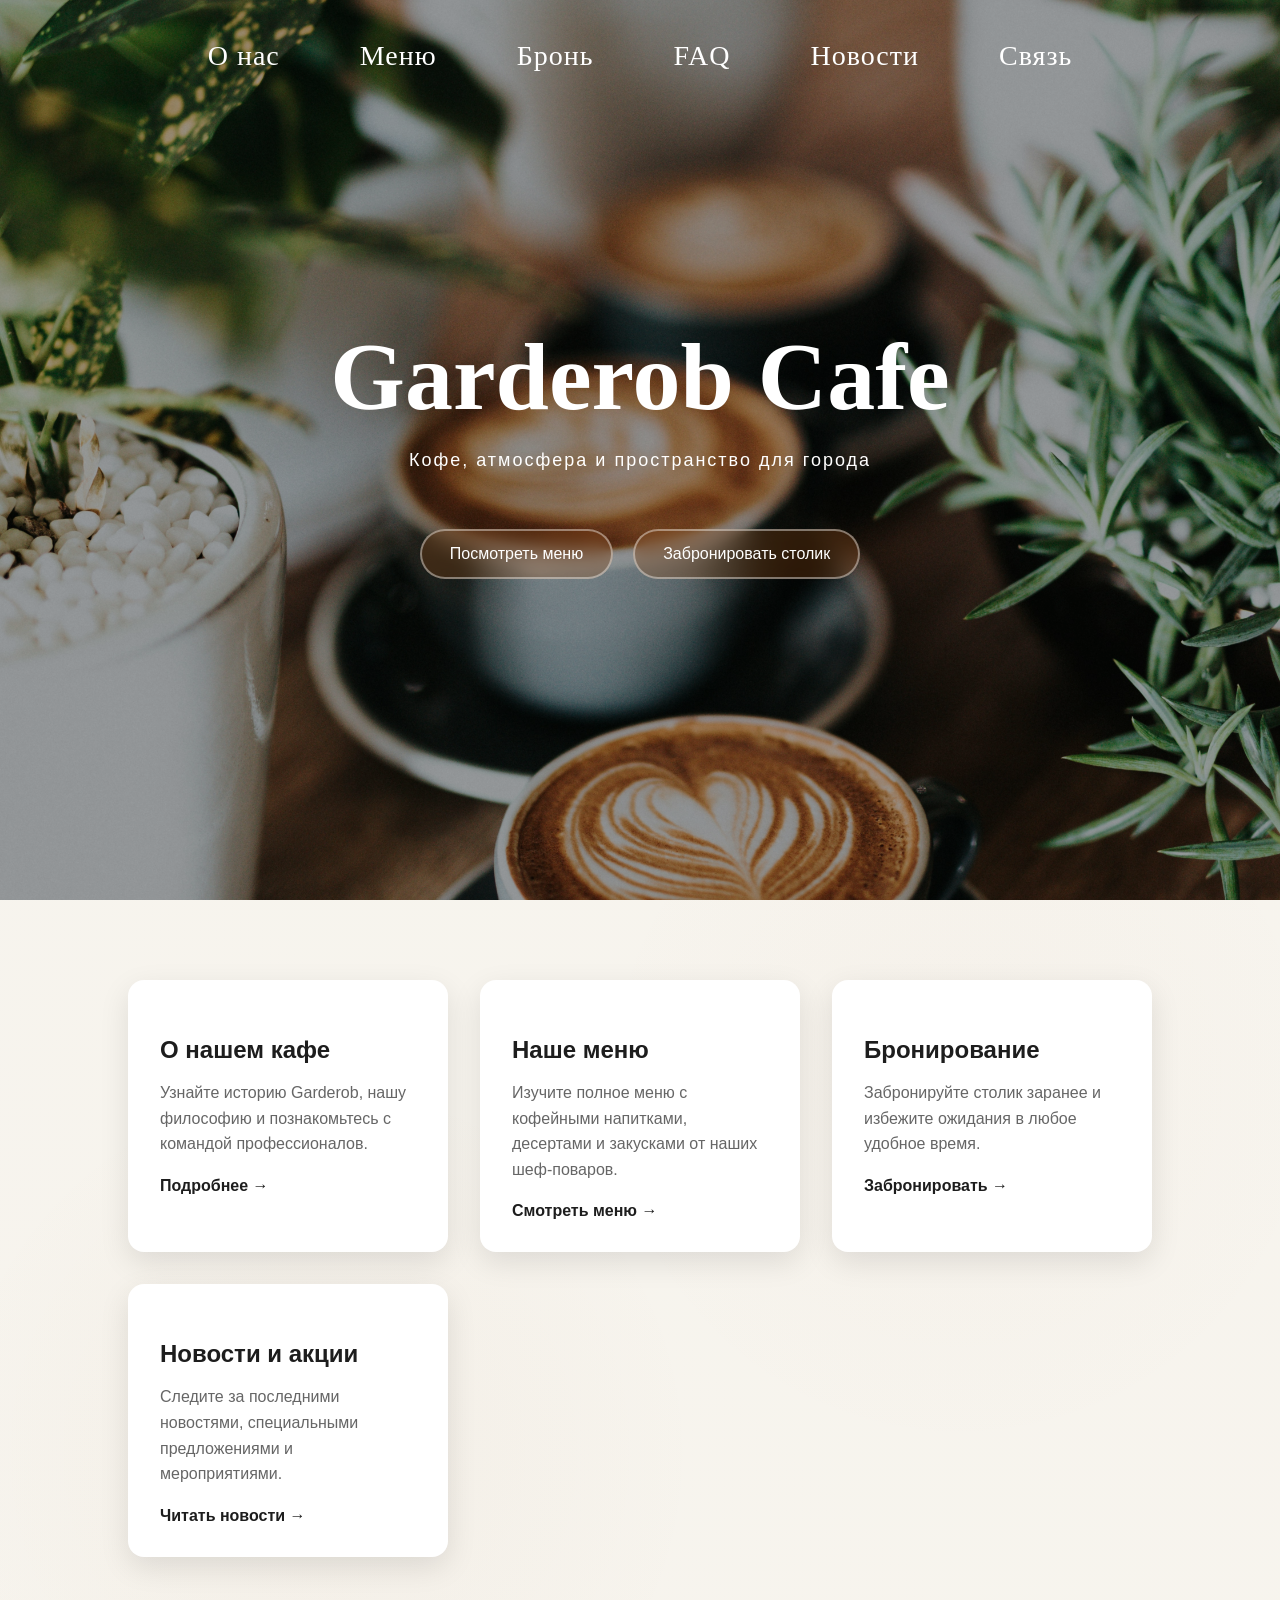
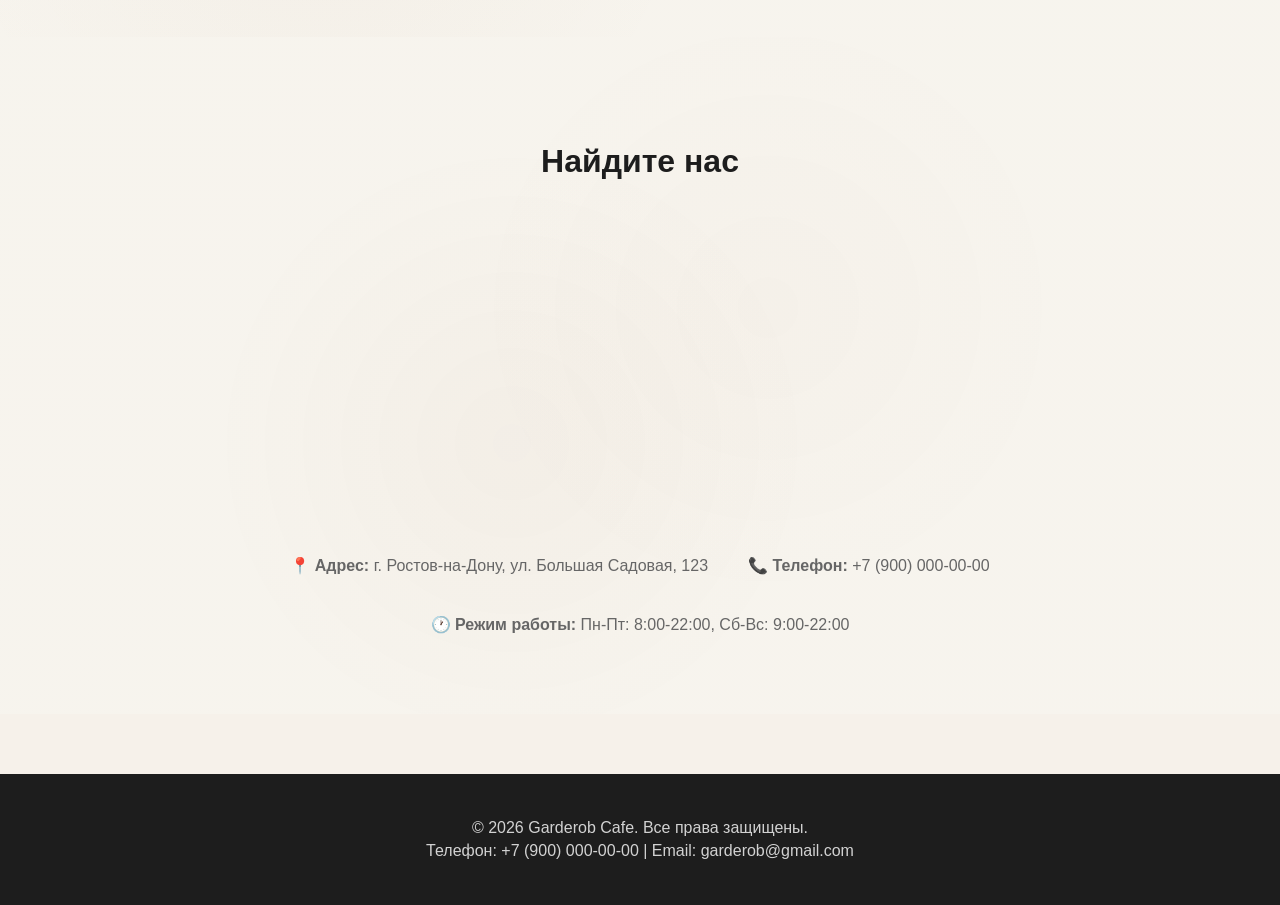
==== commit e668b259: "Add files via upload" ====
--- a/index.html
+++ b/index.html
@@ -14,7 +14,6 @@
     <a href="menu.html">Меню</a>
     <a href="booking.html">Бронь</a>
     <a href="faq.html">FAQ</a>
-    <a href="partnership.html">Партнеры</a>
     <a href="news.html">Новости</a>
     <a href="contact.html">Связь</a>
   </nav>
--- a/style.css
+++ b/style.css
@@ -247,7 +247,7 @@
   }
 
   .top-nav {
-    gap: 8px;
+    gap: 12px;
     top: 15px;
     flex-wrap: wrap;
     justify-content: center;
@@ -256,9 +256,9 @@
   }
 
   .top-nav a {
-    font-size: 12px;
+    font-size: 13px;
     white-space: nowrap;
-    padding: 4px 6px;
+    padding: 4px 8px;
   }
 
   h2 {
@@ -361,6 +361,23 @@
 }
 
 .contact::before {
+  content: '';
+  position: absolute;
+  top: 0;
+  left: 0;
+  right: 0;
+  bottom: 0;
+  background: 
+    radial-gradient(circle at 20% 80%, rgba(139, 69, 19, 0.03) 0%, transparent 50%),
+    radial-gradient(circle at 80% 20%, rgba(160, 82, 45, 0.02) 0%, transparent 50%),
+    radial-gradient(circle at 50% 50%, rgba(101, 67, 33, 0.01) 0%, transparent 70%),
+    linear-gradient(135deg, rgba(139, 69, 19, 0.01) 0%, rgba(160, 82, 45, 0.01) 100%);
+  opacity: 1;
+  z-index: 0;
+  pointer-events: none;
+}
+
+.contact::after {
   content: '';
   position: absolute;
   top: 0;
@@ -372,6 +389,12 @@
     radial-gradient(circle at 80% 20%, rgba(255, 177, 153, 0.03) 0%, transparent 50%),
     radial-gradient(circle at 40% 40%, rgba(120, 119, 198, 0.02) 0%, transparent 50%);
   pointer-events: none;
+  z-index: 0;
+}
+
+.contact > * {
+  position: relative;
+  z-index: 1;
 }
 
 .contact-container {
@@ -515,7 +538,35 @@
 
 /* Booking Styles */
 .booking {
-  background: #f8f6f0;
+  background: linear-gradient(135deg, #f8f6f0 0%, #f1ede4 100%);
+  position: relative;
+  overflow: hidden;
+}
+
+.booking::before {
+  content: '';
+  position: absolute;
+  top: -50%;
+  left: -50%;
+  width: 200%;
+  height: 200%;
+  background: 
+    radial-gradient(circle at 25% 25%, rgba(139, 69, 19, 0.08) 0%, transparent 25%),
+    radial-gradient(circle at 75% 75%, rgba(160, 82, 45, 0.06) 0%, transparent 25%),
+    radial-gradient(circle at 50% 80%, rgba(101, 67, 33, 0.04) 0%, transparent 30%);
+  animation: coffeeSwirl 30s linear infinite;
+  z-index: 0;
+  pointer-events: none;
+}
+
+@keyframes coffeeSwirl {
+  0% { transform: rotate(0deg); }
+  100% { transform: rotate(360deg); }
+}
+
+.booking > * {
+  position: relative;
+  z-index: 1;
 }
 
 .booking-container {
@@ -589,6 +640,27 @@
 /* FAQ Styles */
 .faq {
   background: #fff;
+  position: relative;
+}
+
+.faq::before {
+  content: '';
+  position: absolute;
+  top: 0;
+  left: 0;
+  right: 0;
+  bottom: 0;
+  background: 
+    radial-gradient(circle at 35% 65%, rgba(139, 69, 19, 0.03) 0%, transparent 40%),
+    radial-gradient(circle at 65% 35%, rgba(160, 82, 45, 0.02) 0%, transparent 40%),
+    linear-gradient(45deg, rgba(139, 69, 19, 0.01) 0%, rgba(160, 82, 45, 0.01) 100%);
+  z-index: 0;
+  pointer-events: none;
+}
+
+.faq > * {
+  position: relative;
+  z-index: 1;
 }
 
 .faq-container {
@@ -647,89 +719,30 @@
   line-height: 1.6;
 }
 
-/* Partnership Styles */
-.partnership {
-  background: linear-gradient(135deg, #f1ede4 0%, #e8e2d5 100%);
-}
-
-.partnership-intro {
-  text-align: center;
-  margin-bottom: 50px;
-}
-
-.partnership-intro h3 {
-  font-size: 24px;
-  margin-bottom: 16px;
-}
-
-.partnership-grid {
-  display: grid;
-  grid-template-columns: repeat(auto-fit, minmax(300px, 1fr));
-  gap: 32px;
-  margin-bottom: 50px;
-}
-
-.partnership-card {
-  background: #fff;
-  padding: 32px;
-  border-radius: 24px;
-  box-shadow: 0 10px 30px rgba(0,0,0,0.08);
-  text-align: center;
-  transition: transform 0.3s;
-}
-
-.partnership-card:hover {
-  transform: translateY(-5px);
-}
-
-.partnership-icon {
-  font-size: 48px;
-  margin-bottom: 20px;
-}
-
-.partnership-card h4 {
-  font-size: 20px;
-  margin-bottom: 16px;
-  color: #1d1d1d;
-}
-
-.partnership-card ul {
-  list-style: none;
-  padding: 0;
-  margin: 20px 0 0 0;
-}
-
-.partnership-card li {
-  padding: 8px 0;
-  color: #666;
-  position: relative;
-  padding-left: 20px;
-}
-
-.partnership-card li::before {
-  content: '✓';
-  position: absolute;
-  left: 0;
-  color: #1d1d1d;
-  font-weight: bold;
-}
-
-.partnership-contact {
-  background: #fff;
-  padding: 32px;
-  border-radius: 24px;
-  text-align: center;
-  box-shadow: 0 10px 30px rgba(0,0,0,0.08);
-}
-
-.partnership-contact h4 {
-  margin-bottom: 20px;
-  font-size: 20px;
-}
-
 /* News Styles */
 .news {
   background: #fff;
+  position: relative;
+}
+
+.news::before {
+  content: '';
+  position: absolute;
+  top: 0;
+  left: 0;
+  right: 0;
+  bottom: 0;
+  background: 
+    radial-gradient(circle at 30% 70%, rgba(139, 69, 19, 0.03) 0%, transparent 40%),
+    radial-gradient(circle at 70% 30%, rgba(160, 82, 45, 0.02) 0%, transparent 40%),
+    linear-gradient(135deg, rgba(139, 69, 19, 0.01) 0%, rgba(160, 82, 45, 0.01) 100%);
+  z-index: 0;
+  pointer-events: none;
+}
+
+.news > * {
+  position: relative;
+  z-index: 1;
 }
 
 .news-grid {
@@ -795,14 +808,6 @@
     margin-top: 20px;
   }
   
-  .partnership-grid {
-    grid-template-columns: 1fr;
-  }
-  
-  .partnership-card {
-    padding: 24px;
-  }
-  
   .news-grid {
     grid-template-columns: 1fr;
   }
@@ -887,17 +892,143 @@
   color: #fff;
   text-align: center;
   padding: 80px 20px;
+  position: relative;
+  overflow: hidden;
+  background-size: cover;
+  background-position: center;
+  background-repeat: no-repeat;
+}
+
+/* Уникальные фоны для каждой страницы */
+.page-hero--about {
+  background: 
+    linear-gradient(rgba(29, 29, 29, 0.7), rgba(51, 51, 51, 0.7)),
+    url('img/капучино.jpg') center/cover no-repeat;
+}
+
+.page-hero--menu {
+  background: 
+    linear-gradient(rgba(29, 29, 29, 0.7), rgba(51, 51, 51, 0.7)),
+    url('img/латте.jpg') center/cover no-repeat;
+}
+
+.page-hero--booking {
+  background: 
+    linear-gradient(rgba(29, 29, 29, 0.7), rgba(51, 51, 51, 0.7)),
+    url('img/американо.jpg') center/cover no-repeat;
+}
+
+.page-hero--faq {
+  background: 
+    linear-gradient(rgba(29, 29, 29, 0.7), rgba(51, 51, 51, 0.7)),
+    url('img/эспрессо.jpg') center/cover no-repeat;
+}
+
+.page-hero--news {
+  background: 
+    linear-gradient(rgba(29, 29, 29, 0.7), rgba(51, 51, 51, 0.7)),
+    url('img/раф.png') center/cover no-repeat;
+}
+
+.page-hero--contact {
+  background: 
+    linear-gradient(rgba(29, 29, 29, 0.7), rgba(51, 51, 51, 0.7)),
+    url('img/флетУайт.jpeg') center/cover no-repeat;
+}
+
+.page-hero::before {
+  content: '';
+  position: absolute;
+  top: 0;
+  left: 0;
+  right: 0;
+  bottom: 0;
+  background: 
+    radial-gradient(circle at 20% 80%, rgba(139, 69, 19, 0.1) 0%, transparent 50%),
+    radial-gradient(circle at 80% 20%, rgba(160, 82, 45, 0.08) 0%, transparent 50%),
+    radial-gradient(circle at 50% 50%, rgba(101, 67, 33, 0.06) 0%, transparent 70%);
+  animation: heroGlow 8s ease-in-out infinite;
+}
+
+@keyframes heroGlow {
+  0%, 100% { 
+    opacity: 0.8;
+    transform: scale(1);
+  }
+  50% { 
+    opacity: 1;
+    transform: scale(1.05);
+  }
+}
+
+.page-hero > * {
+  position: relative;
+  z-index: 1;
 }
 
 .page-hero h1 {
-  font-size: 48px;
-  margin-bottom: 20px;
+  font-size: 56px;
+  margin-bottom: 24px;
   font-family: 'Playfair Display', serif;
+  position: relative;
+  display: inline-block;
+  animation: titleSlideIn 1s ease-out;
+}
+
+.page-hero h1::after {
+  content: '';
+  position: absolute;
+  bottom: -8px;
+  left: 50%;
+  transform: translateX(-50%);
+  width: 80px;
+  height: 3px;
+  background: linear-gradient(90deg, 
+    rgba(139, 69, 19, 0.8) 0%, 
+    rgba(160, 82, 45, 0.8) 50%, 
+    rgba(139, 69, 19, 0.8) 100%);
+  border-radius: 2px;
+  animation: underlineGrow 1s ease-out 0.5s both;
+}
+
+@keyframes titleSlideIn {
+  from {
+    opacity: 0;
+    transform: translateY(30px);
+  }
+  to {
+    opacity: 1;
+    transform: translateY(0);
+  }
+}
+
+@keyframes underlineGrow {
+  from {
+    width: 0;
+  }
+  to {
+    width: 80px;
+  }
 }
 
 .page-hero p {
-  font-size: 18px;
+  font-size: 20px;
   opacity: 0.9;
+  animation: subtitleFadeIn 1s ease-out 0.3s both;
+  max-width: 600px;
+  margin: 0 auto;
+  line-height: 1.6;
+}
+
+@keyframes subtitleFadeIn {
+  from {
+    opacity: 0;
+    transform: translateY(20px);
+  }
+  to {
+    opacity: 0.9;
+    transform: translateY(0);
+  }
 }
 
 .page-footer {
@@ -917,6 +1048,27 @@
 .home-preview {
   padding: 80px 10%;
   background: #f8f6f0;
+  position: relative;
+}
+
+.home-preview::before {
+  content: '';
+  position: absolute;
+  top: 0;
+  left: 0;
+  right: 0;
+  bottom: 0;
+  background: 
+    radial-gradient(circle at 25% 75%, rgba(139, 69, 19, 0.03) 0%, transparent 35%),
+    radial-gradient(circle at 75% 25%, rgba(160, 82, 45, 0.02) 0%, transparent 35%),
+    linear-gradient(45deg, rgba(139, 69, 19, 0.01) 0%, rgba(160, 82, 45, 0.01) 100%);
+  z-index: 0;
+  pointer-events: none;
+}
+
+.home-preview > * {
+  position: relative;
+  z-index: 1;
 }
 
 .preview-grid {
@@ -967,6 +1119,27 @@
   padding: 80px 10%;
   background: #f8f6f0;
   text-align: center;
+  position: relative;
+}
+
+.home-map::before {
+  content: '';
+  position: absolute;
+  top: 0;
+  left: 0;
+  right: 0;
+  bottom: 0;
+  background: 
+    radial-gradient(circle at 40% 60%, rgba(139, 69, 19, 0.03) 0%, transparent 35%),
+    radial-gradient(circle at 60% 40%, rgba(160, 82, 45, 0.02) 0%, transparent 35%),
+    linear-gradient(135deg, rgba(139, 69, 19, 0.01) 0%, rgba(160, 82, 45, 0.01) 100%);
+  z-index: 0;
+  pointer-events: none;
+}
+
+.home-map > * {
+  position: relative;
+  z-index: 1;
 }
 
 .home-map h2 {
@@ -1055,96 +1228,461 @@
   padding: 80px 10%;
   max-width: 1200px;
   margin: 0 auto;
+  position: relative;
+}
+
+.about-detailed::before {
+  content: '';
+  position: absolute;
+  top: 0;
+  left: 0;
+  right: 0;
+  bottom: 0;
+  background: 
+    radial-gradient(circle at 25% 75%, rgba(139, 69, 19, 0.03) 0%, transparent 40%),
+    radial-gradient(circle at 75% 25%, rgba(160, 82, 45, 0.02) 0%, transparent 40%),
+    linear-gradient(45deg, rgba(139, 69, 19, 0.01) 0%, rgba(160, 82, 45, 0.01) 100%);
+  z-index: 0;
+  pointer-events: none;
+}
+
+.about-detailed > * {
+  position: relative;
+  z-index: 1;
 }
 
 .about-content {
   display: grid;
   grid-template-columns: 2fr 1fr;
-  gap: 60px;
+  gap: 80px;
   margin-bottom: 80px;
+  align-items: start;
+}
+
+.about-text {
+  position: relative;
 }
 
 .about-text h2 {
-  font-size: 32px;
+  font-size: 42px;
+  margin-bottom: 32px;
+  color: #1d1d1d;
+  position: relative;
+  display: inline-block;
+}
+
+.about-text h2::before {
+  content: '📖';
+  position: absolute;
+  left: -60px;
+  top: 50%;
+  transform: translateY(-50%);
+  font-size: 36px;
+  opacity: 0.8;
+  animation: bookFloat 4s ease-in-out infinite;
+}
+
+.about-text h2::after {
+  content: '';
+  position: absolute;
+  bottom: -8px;
+  left: 0;
+  width: 100px;
+  height: 4px;
+  background: linear-gradient(90deg, 
+    rgba(139, 69, 19, 0.8) 0%, 
+    rgba(160, 82, 45, 0.8) 50%, 
+    rgba(139, 69, 19, 0.8) 100%);
+  border-radius: 2px;
+}
+
+@keyframes bookFloat {
+  0%, 100% { 
+    transform: translateY(-50%) rotate(0deg);
+  }
+  50% { 
+    transform: translateY(-55%) rotate(3deg);
+  }
+}
+
+.about-text h3 {
+  font-size: 28px;
+  margin: 48px 0 20px 0;
+  color: #1d1d1d;
+  position: relative;
+  padding-left: 24px;
+}
+
+.about-text h3::before {
+  content: '';
+  position: absolute;
+  left: 0;
+  top: 50%;
+  transform: translateY(-50%);
+  width: 4px;
+  height: 30px;
+  background: linear-gradient(180deg, 
+    rgba(139, 69, 19, 0.8) 0%, 
+    rgba(160, 82, 45, 0.8) 100%);
+  border-radius: 2px;
+}
+
+.about-text p {
+  line-height: 1.9;
+  color: #555;
   margin-bottom: 24px;
-  color: #1d1d1d;
-}
-
-.about-text h3 {
-  font-size: 24px;
-  margin: 32px 0 16px 0;
-  color: #1d1d1d;
-}
-
-.about-text p {
-  line-height: 1.8;
-  color: #666;
-  margin-bottom: 20px;
+  font-size: 16px;
+  position: relative;
+  padding: 20px 0;
+  transition: all 0.3s ease;
+}
+
+.about-text p:hover {
+  color: #333;
+  transform: translateX(8px);
+}
+
+.about-text p::before {
+  content: '';
+  position: absolute;
+  left: -20px;
+  top: 0;
+  bottom: 0;
+  width: 2px;
+  background: linear-gradient(180deg, 
+    transparent 0%, 
+    rgba(139, 69, 19, 0.3) 50%, 
+    transparent 100%);
+  opacity: 0;
+  transition: opacity 0.3s ease;
+}
+
+.about-text p:hover::before {
+  opacity: 1;
 }
 
 .about-stats {
   display: grid;
   grid-template-columns: 1fr;
-  gap: 24px;
+  gap: 32px;
+  position: sticky;
+  top: 100px;
 }
 
 .stat-item {
   text-align: center;
-  padding: 24px;
-  background: #f9f9f9;
-  border-radius: 12px;
+  padding: 32px 24px;
+  background: linear-gradient(135deg, #fff 0%, #fafafa 100%);
+  border-radius: 20px;
+  box-shadow: 
+    0 15px 35px rgba(0,0,0,0.08),
+    0 3px 10px rgba(0,0,0,0.03),
+    inset 0 1px 0 rgba(255,255,255,0.9);
+  border: 1px solid rgba(139, 69, 19, 0.1);
+  position: relative;
+  overflow: hidden;
+  transition: all 0.4s cubic-bezier(0.4, 0, 0.2, 1);
+}
+
+.stat-item::before {
+  content: '';
+  position: absolute;
+  top: 0;
+  left: 0;
+  right: 0;
+  height: 4px;
+  background: linear-gradient(90deg, 
+    rgba(139, 69, 19, 0.8) 0%, 
+    rgba(160, 82, 45, 0.8) 50%, 
+    rgba(139, 69, 19, 0.8) 100%);
+  transform: scaleX(0);
+  transition: transform 0.4s ease;
+}
+
+.stat-item:hover::before {
+  transform: scaleX(1);
+}
+
+.stat-item:hover {
+  transform: translateY(-8px) scale(1.05);
+  box-shadow: 
+    0 25px 50px rgba(0,0,0,0.15),
+    0 8px 25px rgba(139, 69, 19, 0.1),
+    inset 0 1px 0 rgba(255,255,255,0.9);
+}
+
+.stat-item:nth-child(1) { animation-delay: 0.1s; }
+.stat-item:nth-child(2) { animation-delay: 0.2s; }
+.stat-item:nth-child(3) { animation-delay: 0.3s; }
+.stat-item:nth-child(4) { animation-delay: 0.4s; }
+
+.stat-item {
+  animation: statFadeIn 0.8s ease forwards;
+  opacity: 0;
+  transform: translateY(30px);
+}
+
+@keyframes statFadeIn {
+  to {
+    opacity: 1;
+    transform: translateY(0);
+  }
 }
 
 .stat-number {
-  font-size: 36px;
+  font-size: 48px;
   font-weight: bold;
-  color: #1d1d1d;
-  margin-bottom: 8px;
+  background: linear-gradient(135deg, 
+    rgba(139, 69, 19, 0.9) 0%, 
+    rgba(160, 82, 45, 0.9) 100%);
+  -webkit-background-clip: text;
+  -webkit-text-fill-color: transparent;
+  background-clip: text;
+  margin-bottom: 12px;
+  position: relative;
+  display: block;
+  transition: transform 0.3s ease;
+}
+
+.stat-item:hover .stat-number {
+  transform: scale(1.1);
 }
 
 .stat-label {
   color: #666;
   font-size: 14px;
+  font-weight: 500;
+  text-transform: uppercase;
+  letter-spacing: 1px;
+  position: relative;
+}
+
+.stat-label::after {
+  content: '';
+  position: absolute;
+  bottom: -8px;
+  left: 50%;
+  transform: translateX(-50%);
+  width: 30px;
+  height: 2px;
+  background: linear-gradient(90deg, 
+    rgba(139, 69, 19, 0.4), 
+    rgba(160, 82, 45, 0.4));
+  border-radius: 1px;
+  opacity: 0;
+  transition: opacity 0.3s ease;
+}
+
+.stat-item:hover .stat-label::after {
+  opacity: 1;
 }
 
 .team-section {
   background: linear-gradient(135deg, #f8f6f0 0%, #f1ede4 100%);
-  padding: 60px;
-  border-radius: 24px;
-  margin-top: 60px;
-  box-shadow: 0 20px 60px rgba(0,0,0,0.08);
+  padding: 80px 60px;
+  border-radius: 32px;
+  margin-top: 80px;
+  box-shadow: 
+    0 25px 60px rgba(0,0,0,0.08),
+    0 8px 25px rgba(0,0,0,0.03),
+    inset 0 1px 0 rgba(255,255,255,0.9);
+  border: 1px solid rgba(139, 69, 19, 0.08);
   text-align: center;
+  position: relative;
+  overflow: hidden;
+}
+
+.team-section::before {
+  content: '';
+  position: absolute;
+  top: 0;
+  left: 0;
+  right: 0;
+  height: 6px;
+  background: linear-gradient(90deg, 
+    rgba(139, 69, 19, 0.7) 0%, 
+    rgba(160, 82, 45, 0.7) 25%,
+    rgba(101, 67, 33, 0.7) 50%,
+    rgba(160, 82, 45, 0.7) 75%,
+    rgba(139, 69, 19, 0.7) 100%);
+  border-radius: 32px 32px 0 0;
+}
+
+.team-section::after {
+  content: '';
+  position: absolute;
+  top: -50%;
+  left: -50%;
+  width: 200%;
+  height: 200%;
+  background: 
+    radial-gradient(circle at 25% 25%, rgba(139, 69, 19, 0.04) 0%, transparent 25%),
+    radial-gradient(circle at 75% 75%, rgba(160, 82, 45, 0.03) 0%, transparent 25%),
+    radial-gradient(circle at 50% 80%, rgba(101, 67, 33, 0.02) 0%, transparent 30%);
+  animation: teamSwirl 40s linear infinite;
+  z-index: 0;
+  pointer-events: none;
+}
+
+@keyframes teamSwirl {
+  0% { transform: rotate(0deg); }
+  100% { transform: rotate(360deg); }
+}
+
+.team-section > * {
+  position: relative;
+  z-index: 1;
 }
 
 .team-section h2 {
-  font-size: 32px;
-  margin-bottom: 40px;
-  color: #1d1d1d;
+  font-size: 42px;
+  margin-bottom: 48px;
+  color: #1d1d1d;
+  position: relative;
+  display: inline-block;
+}
+
+.team-section h2::before {
+  content: '👥';
+  position: absolute;
+  left: 50%;
+  transform: translateX(-50%);
+  top: -70px;
+  font-size: 48px;
+  opacity: 0.8;
+  animation: teamFloat 3s ease-in-out infinite;
+}
+
+.team-section h2::after {
+  content: '';
+  position: absolute;
+  bottom: -12px;
+  left: 50%;
+  transform: translateX(-50%);
+  width: 100px;
+  height: 4px;
+  background: linear-gradient(90deg, 
+    rgba(139, 69, 19, 0.8) 0%, 
+    rgba(160, 82, 45, 0.8) 50%, 
+    rgba(139, 69, 19, 0.8) 100%);
+  border-radius: 2px;
+}
+
+@keyframes teamFloat {
+  0%, 100% { 
+    transform: translateX(-50%) translateY(0px);
+  }
+  50% { 
+    transform: translateX(-50%) translateY(-8px);
+  }
 }
 
 .team-grid {
   display: grid;
-  grid-template-columns: repeat(auto-fit, minmax(200px, 1fr));
-  gap: 32px;
+  grid-template-columns: repeat(auto-fit, minmax(250px, 1fr));
+  gap: 40px;
+  max-width: 900px;
+  margin: 0 auto;
 }
 
 .team-member {
+  background: linear-gradient(135deg, #fff 0%, #fafafa 100%);
+  padding: 40px 32px;
+  border-radius: 24px;
+  box-shadow: 
+    0 15px 35px rgba(0,0,0,0.08),
+    0 3px 10px rgba(0,0,0,0.03),
+    inset 0 1px 0 rgba(255,255,255,0.9);
+  border: 1px solid rgba(139, 69, 19, 0.1);
   text-align: center;
+  position: relative;
+  overflow: hidden;
+  transition: all 0.4s cubic-bezier(0.4, 0, 0.2, 1);
+}
+
+.team-member::before {
+  content: '';
+  position: absolute;
+  top: 0;
+  left: 0;
+  right: 0;
+  height: 4px;
+  background: linear-gradient(90deg, 
+    rgba(139, 69, 19, 0.8) 0%, 
+    rgba(160, 82, 45, 0.8) 50%, 
+    rgba(139, 69, 19, 0.8) 100%);
+  transform: scaleX(0);
+  transition: transform 0.4s ease;
+}
+
+.team-member:hover::before {
+  transform: scaleX(1);
+}
+
+.team-member:hover {
+  transform: translateY(-12px) scale(1.03);
+  box-shadow: 
+    0 25px 60px rgba(0,0,0,0.15),
+    0 8px 25px rgba(139, 69, 19, 0.1),
+    inset 0 1px 0 rgba(255,255,255,0.9);
+}
+
+.team-member:nth-child(1) { animation-delay: 0.1s; }
+.team-member:nth-child(2) { animation-delay: 0.2s; }
+.team-member:nth-child(3) { animation-delay: 0.3s; }
+
+.team-member {
+  animation: memberFadeIn 0.8s ease forwards;
+  opacity: 0;
+  transform: translateY(30px);
+}
+
+@keyframes memberFadeIn {
+  to {
+    opacity: 1;
+    transform: translateY(0);
+  }
 }
 
 .member-photo {
-  font-size: 64px;
-  margin-bottom: 16px;
+  font-size: 72px;
+  margin-bottom: 24px;
+  filter: drop-shadow(0 4px 8px rgba(139, 69, 19, 0.2));
+  transition: transform 0.3s ease;
+  display: block;
+}
+
+.team-member:hover .member-photo {
+  transform: scale(1.1) rotate(5deg);
 }
 
 .team-member h4 {
-  font-size: 20px;
-  margin-bottom: 8px;
-  color: #1d1d1d;
+  font-size: 24px;
+  margin-bottom: 12px;
+  color: #1d1d1d;
+  position: relative;
+}
+
+.team-member h4::after {
+  content: '';
+  position: absolute;
+  bottom: -6px;
+  left: 50%;
+  transform: translateX(-50%);
+  width: 40px;
+  height: 2px;
+  background: linear-gradient(90deg, 
+    rgba(139, 69, 19, 0.6), 
+    rgba(160, 82, 45, 0.6));
+  border-radius: 1px;
 }
 
 .team-member p {
   color: #666;
+  font-size: 16px;
+  font-weight: 500;
+  text-transform: uppercase;
+  letter-spacing: 0.5px;
 }
 
 /* Menu page styles */
@@ -1152,6 +1690,27 @@
   padding: 80px 10%;
   max-width: 1200px;
   margin: 0 auto;
+  position: relative;
+}
+
+.menu-detailed::before {
+  content: '';
+  position: absolute;
+  top: 0;
+  left: 0;
+  right: 0;
+  bottom: 0;
+  background: 
+    radial-gradient(circle at 30% 70%, rgba(139, 69, 19, 0.03) 0%, transparent 40%),
+    radial-gradient(circle at 70% 30%, rgba(160, 82, 45, 0.02) 0%, transparent 40%),
+    linear-gradient(135deg, rgba(139, 69, 19, 0.01) 0%, rgba(160, 82, 45, 0.01) 100%);
+  z-index: 0;
+  pointer-events: none;
+}
+
+.menu-detailed > * {
+  position: relative;
+  z-index: 1;
 }
 
 .category-nav {
@@ -1172,6 +1731,8 @@
   transition: all 0.3s ease;
   font-size: 16px;
   font-weight: 500;
+  width: 140px;
+  text-align: center;
 }
 
 .category-btn.active,
@@ -1239,6 +1800,24 @@
   padding: 80px 10%;
   max-width: 1200px;
   margin: 0 auto;
+  position: relative;
+}
+
+.booking-page::before {
+  content: '';
+  position: absolute;
+  top: 0;
+  left: 0;
+  right: 0;
+  bottom: 0;
+  opacity: 0.05;
+  z-index: 0;
+  pointer-events: none;
+}
+
+.booking-page > * {
+  position: relative;
+  z-index: 1;
 }
 
 .booking-info-detailed {
@@ -1246,73 +1825,268 @@
 }
 
 .booking-info-detailed h2 {
-  font-size: 32px;
-  margin-bottom: 32px;
+  font-size: 36px;
+  margin-bottom: 48px;
   text-align: center;
+  color: #1d1d1d;
+  position: relative;
+  display: inline-block;
+  width: 100%;
+}
+
+.booking-info-detailed h2::before {
+  content: '☕';
+  position: absolute;
+  left: 50%;
+  transform: translateX(-50%);
+  top: -60px;
+  font-size: 48px;
+  opacity: 0.8;
+  animation: coffeeFloat 3s ease-in-out infinite;
+}
+
+.booking-info-detailed h2::after {
+  content: '';
+  position: absolute;
+  bottom: -12px;
+  left: 50%;
+  transform: translateX(-50%);
+  width: 80px;
+  height: 3px;
+  background: linear-gradient(90deg, 
+    rgba(139, 69, 19, 0.8) 0%, 
+    rgba(160, 82, 45, 0.8) 50%, 
+    rgba(139, 69, 19, 0.8) 100%);
+  border-radius: 2px;
+}
+
+@keyframes coffeeFloat {
+  0%, 100% { 
+    transform: translateX(-50%) translateY(0px);
+  }
+  50% { 
+    transform: translateX(-50%) translateY(-5px);
+  }
 }
 
 .booking-advantages {
   display: grid;
-  grid-template-columns: repeat(auto-fit, minmax(300px, 1fr));
+  grid-template-columns: repeat(auto-fit, minmax(280px, 1fr));
   gap: 32px;
   margin-bottom: 60px;
 }
 
 .advantage-item {
-  display: flex;
-  gap: 20px;
-  align-items: flex-start;
+  background: linear-gradient(135deg, #fff 0%, #fafafa 100%);
+  padding: 32px;
+  border-radius: 20px;
+  box-shadow: 
+    0 10px 30px rgba(0,0,0,0.08),
+    0 1px 8px rgba(0,0,0,0.02),
+    inset 0 1px 0 rgba(255,255,255,0.9);
+  transition: all 0.4s cubic-bezier(0.4, 0, 0.2, 1);
+  position: relative;
+  overflow: hidden;
+  border: 1px solid rgba(139, 69, 19, 0.1);
+}
+
+.advantage-item::before {
+  content: '';
+  position: absolute;
+  top: 0;
+  left: 0;
+  right: 0;
+  height: 4px;
+  background: linear-gradient(90deg, 
+    rgba(139, 69, 19, 0.8) 0%, 
+    rgba(160, 82, 45, 0.8) 50%, 
+    rgba(139, 69, 19, 0.8) 100%);
+  transform: scaleX(0);
+  transition: transform 0.4s ease;
+}
+
+.advantage-item:hover::before {
+  transform: scaleX(1);
+}
+
+.advantage-item:hover {
+  transform: translateY(-8px) scale(1.02);
+  box-shadow: 
+    0 20px 60px rgba(0,0,0,0.15),
+    0 8px 25px rgba(139, 69, 19, 0.1),
+    inset 0 1px 0 rgba(255,255,255,0.9);
+}
+
+.advantage-item:nth-child(1) { animation-delay: 0.1s; }
+.advantage-item:nth-child(2) { animation-delay: 0.2s; }
+.advantage-item:nth-child(3) { animation-delay: 0.3s; }
+.advantage-item:nth-child(4) { animation-delay: 0.4s; }
+
+.advantage-item {
+  animation: fadeInUp 0.8s ease forwards;
+  opacity: 0;
+  transform: translateY(30px);
+}
+
+@keyframes fadeInUp {
+  to {
+    opacity: 1;
+    transform: translateY(0);
+  }
 }
 
 .advantage-icon {
-  font-size: 32px;
-  flex-shrink: 0;
+  font-size: 48px;
+  margin-bottom: 20px;
+  display: block;
+  text-align: center;
+  filter: drop-shadow(0 2px 4px rgba(139, 69, 19, 0.2));
+  transition: transform 0.3s ease;
+}
+
+.advantage-item:hover .advantage-icon {
+  transform: scale(1.1) rotate(5deg);
 }
 
 .advantage-content h3 {
-  font-size: 20px;
-  margin-bottom: 12px;
-  color: #1d1d1d;
+  font-size: 22px;
+  margin-bottom: 16px;
+  color: #1d1d1d;
+  text-align: center;
+  font-weight: 600;
+  position: relative;
+}
+
+.advantage-content h3::after {
+  content: '';
+  position: absolute;
+  bottom: -8px;
+  left: 50%;
+  transform: translateX(-50%);
+  width: 40px;
+  height: 2px;
+  background: linear-gradient(90deg, rgba(139, 69, 19, 0.6), rgba(160, 82, 45, 0.6));
+  border-radius: 1px;
 }
 
 .advantage-content p {
   color: #666;
-  line-height: 1.6;
+  line-height: 1.7;
+  text-align: center;
+  font-size: 15px;
 }
 
 .working-hours {
-  background: #f9f9f9;
-  padding: 32px;
-  border-radius: 16px;
+  background: linear-gradient(135deg, #fff 0%, #f9f9f9 100%);
+  padding: 40px;
+  border-radius: 24px;
   text-align: center;
+  box-shadow: 
+    0 15px 35px rgba(0,0,0,0.08),
+    0 3px 10px rgba(0,0,0,0.03),
+    inset 0 1px 0 rgba(255,255,255,0.9);
+  border: 1px solid rgba(139, 69, 19, 0.08);
+  position: relative;
+  overflow: hidden;
+}
+
+.working-hours::before {
+  content: '';
+  position: absolute;
+  top: 0;
+  left: 0;
+  right: 0;
+  height: 3px;
+  background: linear-gradient(90deg, 
+    rgba(139, 69, 19, 0.7) 0%, 
+    rgba(160, 82, 45, 0.7) 25%,
+    rgba(101, 67, 33, 0.7) 50%,
+    rgba(160, 82, 45, 0.7) 75%,
+    rgba(139, 69, 19, 0.7) 100%);
 }
 
 .working-hours h3 {
-  font-size: 24px;
-  margin-bottom: 24px;
-  color: #1d1d1d;
+  font-size: 28px;
+  margin-bottom: 32px;
+  color: #1d1d1d;
+  position: relative;
+  display: inline-block;
+}
+
+.working-hours h3::before {
+  content: '🕐';
+  margin-right: 12px;
+  font-size: 32px;
+  vertical-align: middle;
+}
+
+.working-hours h3::after {
+  content: '';
+  position: absolute;
+  bottom: -8px;
+  left: 50%;
+  transform: translateX(-50%);
+  width: 60px;
+  height: 2px;
+  background: linear-gradient(90deg, rgba(139, 69, 19, 0.6), rgba(160, 82, 45, 0.6));
+  border-radius: 1px;
 }
 
 .hours-grid {
   display: grid;
-  grid-template-columns: repeat(auto-fit, minmax(250px, 1fr));
-  gap: 16px;
+  grid-template-columns: repeat(auto-fit, minmax(280px, 1fr));
+  gap: 20px;
+  max-width: 600px;
+  margin: 0 auto;
 }
 
 .day-hours {
   display: flex;
   justify-content: space-between;
-  padding: 12px 0;
-  border-bottom: 1px solid #e0e0e0;
+  align-items: center;
+  padding: 20px 24px;
+  background: linear-gradient(135deg, rgba(139, 69, 19, 0.05) 0%, rgba(160, 82, 45, 0.03) 100%);
+  border-radius: 16px;
+  border: 1px solid rgba(139, 69, 19, 0.1);
+  transition: all 0.3s ease;
+  position: relative;
+  overflow: hidden;
+}
+
+.day-hours::before {
+  content: '';
+  position: absolute;
+  top: 0;
+  left: -100%;
+  width: 100%;
+  height: 100%;
+  background: linear-gradient(90deg, transparent, rgba(139, 69, 19, 0.1), transparent);
+  transition: left 0.5s ease;
+}
+
+.day-hours:hover::before {
+  left: 100%;
+}
+
+.day-hours:hover {
+  transform: translateY(-2px);
+  box-shadow: 0 8px 25px rgba(139, 69, 19, 0.15);
 }
 
 .day {
   font-weight: 600;
   color: #1d1d1d;
+  font-size: 16px;
 }
 
 .hours {
   color: #666;
+  font-weight: 500;
+  font-size: 16px;
+  background: linear-gradient(135deg, rgba(139, 69, 19, 0.8), rgba(160, 82, 45, 0.8));
+  -webkit-background-clip: text;
+  -webkit-text-fill-color: transparent;
+  background-clip: text;
 }
 
 .booking-form-container {
@@ -1340,6 +2114,24 @@
   padding: 80px 10%;
   max-width: 1000px;
   margin: 0 auto;
+  position: relative;
+}
+
+.faq-page::before {
+  content: '';
+  position: absolute;
+  top: 0;
+  left: 0;
+  right: 0;
+  bottom: 0;
+  opacity: 0.05;
+  z-index: 0;
+  pointer-events: none;
+}
+
+.faq-page > * {
+  position: relative;
+  z-index: 1;
 }
 
 .faq-intro {
@@ -1369,159 +2161,29 @@
   padding-bottom: 12px;
 }
 
-/* Partnership page styles */
-.partnership-page {
-  padding: 80px 10%;
-  max-width: 1200px;
-  margin: 0 auto;
-}
-
-.partnership-intro-detailed {
-  text-align: center;
-  margin-bottom: 80px;
-}
-
-.partnership-intro-detailed h2 {
-  font-size: 32px;
-  margin-bottom: 24px;
-}
-
-.partnership-intro-detailed p {
-  font-size: 18px;
-  color: #666;
-  line-height: 1.8;
-  max-width: 800px;
-  margin: 0 auto 40px;
-}
-
-.partnership-stats {
-  display: grid;
-  grid-template-columns: repeat(auto-fit, minmax(200px, 1fr));
-  gap: 32px;
-  margin-top: 40px;
-}
-
-.stat-card {
-  text-align: center;
-  padding: 24px;
-  background: #fff;
-  border-radius: 16px;
-  box-shadow: 0 10px 30px rgba(0,0,0,0.08);
-}
-
-.partnership-types {
-  display: grid;
-  gap: 80px;
-}
-
-.partnership-type {
-  background: #fff;
-  border-radius: 24px;
-  overflow: hidden;
-  box-shadow: 0 20px 60px rgba(0,0,0,0.08);
-}
-
-.type-header {
-  background: linear-gradient(135deg, #1d1d1d 0%, #333 100%);
-  color: #fff;
-  padding: 40px;
-  text-align: center;
-}
-
-.type-icon {
-  font-size: 64px;
-  margin-bottom: 20px;
-}
-
-.type-header h2 {
-  font-size: 28px;
-  margin: 0;
-}
-
-.type-content {
-  padding: 40px;
-}
-
-.type-content h3,
-.type-content h4 {
-  color: #1d1d1d;
-  margin: 24px 0 16px 0;
-}
-
-.type-content ul {
-  margin: 16px 0;
-  padding-left: 20px;
-}
-
-.type-content li {
-  margin: 8px 0;
-  color: #666;
-  line-height: 1.6;
-}
-
-.requirements,
-.franchise-benefits {
-  background: #f9f9f9;
-  padding: 24px;
-  border-radius: 12px;
-  margin-top: 32px;
-}
-
-.partnership-contact-detailed {
-  background: linear-gradient(135deg, #f8f6f0 0%, #f1ede4 100%);
-  padding: 60px;
-  border-radius: 24px;
-  text-align: center;
-  margin-top: 80px;
-}
-
-.partnership-contact-detailed h2 {
-  font-size: 32px;
-  margin-bottom: 24px;
-}
-
-.contact-methods {
-  display: grid;
-  grid-template-columns: repeat(auto-fit, minmax(250px, 1fr));
-  gap: 32px;
-  margin: 40px 0;
-}
-
-.contact-method {
-  display: flex;
-  align-items: center;
-  gap: 20px;
-  text-align: left;
-}
-
-.contact-icon {
-  font-size: 32px;
-  flex-shrink: 0;
-}
-
-.contact-info h4 {
-  font-size: 18px;
-  margin-bottom: 8px;
-  color: #1d1d1d;
-}
-
-.contact-info p {
-  margin: 4px 0;
-  color: #666;
-}
-
-.partnership-cta {
-  background: #fff;
-  padding: 24px;
-  border-radius: 12px;
-  margin-top: 40px;
-}
-
 /* News page styles */
 .news-page {
   padding: 80px 10%;
   max-width: 1200px;
   margin: 0 auto;
+  position: relative;
+}
+
+.news-page::before {
+  content: '';
+  position: absolute;
+  top: 0;
+  left: 0;
+  right: 0;
+  bottom: 0;
+  opacity: 0.05;
+  z-index: 0;
+  pointer-events: none;
+}
+
+.news-page > * {
+  position: relative;
+  z-index: 1;
 }
 
 .news-filters {
@@ -1542,6 +2204,8 @@
   transition: all 0.3s ease;
   font-size: 14px;
   font-weight: 500;
+  width: 140px;
+  text-align: center;
 }
 
 .filter-btn.active,
@@ -1629,6 +2293,24 @@
   padding: 80px 10%;
   max-width: 1200px;
   margin: 0 auto;
+  position: relative;
+}
+
+.contact-page::before {
+  content: '';
+  position: absolute;
+  top: 0;
+  left: 0;
+  right: 0;
+  bottom: 0;
+  opacity: 0.05;
+  z-index: 0;
+  pointer-events: none;
+}
+
+.contact-page > * {
+  position: relative;
+  z-index: 1;
 }
 
 .contact-info-detailed h2 {
@@ -1855,11 +2537,15 @@
   }
   
   .page-hero {
-    padding: 60px 20px;
+    padding: 80px 20px;
   }
   
   .page-hero h1 {
-    font-size: 36px;
+    font-size: 42px;
+  }
+  
+  .page-hero p {
+    font-size: 16px;
   }
   
   .hero-buttons {
@@ -1877,16 +2563,75 @@
   
   .about-content {
     grid-template-columns: 1fr;
-    gap: 40px;
+    gap: 50px;
+  }
+  
+  .about-text h2 {
+    font-size: 32px;
+    margin-bottom: 24px;
+    text-align: center;
+  }
+  
+  .about-text h2::before {
+    left: 50%;
+    transform: translateX(-50%) translateY(-50%);
+    top: -50px;
+    font-size: 32px;
+  }
+  
+  .about-text h3 {
+    font-size: 24px;
+    margin: 32px 0 16px 0;
+    text-align: center;
+    padding-left: 0;
+  }
+  
+  .about-text h3::before {
+    display: none;
+  }
+  
+  .about-text p {
+    font-size: 15px;
+    text-align: center;
+    padding: 16px 0;
+  }
+  
+  .about-text p:hover {
+    transform: none;
+  }
+  
+  .about-text p::before {
+    display: none;
+  }
+  
+  .about-stats {
+    position: static;
+    grid-template-columns: repeat(2, 1fr);
+    gap: 20px;
+  }
+  
+  .stat-item {
+    padding: 24px 16px;
+  }
+  
+  .stat-number {
+    font-size: 36px;
+    margin-bottom: 8px;
+  }
+  
+  .stat-label {
+    font-size: 12px;
   }
   
   .team-grid {
     grid-template-columns: 1fr;
+    gap: 24px;
   }
   
   .team-section {
     padding: 40px 24px;
     margin-top: 40px;
+    border-radius: 24px;
   }
   
   .team-section h2 {
@@ -1894,13 +2639,41 @@
     margin-bottom: 32px;
   }
   
-  .category-nav {
-    gap: 10px;
+  .team-section h2::before {
+    font-size: 36px;
+    top: -50px;
+  }
+  
+  .team-member {
+    padding: 32px 24px;
+  }
+  
+  .member-photo {
+    font-size: 56px;
+    margin-bottom: 20px;
+  }
+  
+  .team-member h4 {
+    font-size: 20px;
+    margin-bottom: 8px;
+  }
+  
+  .team-member p {
+    font-size: 14px;
   }
   
   .category-btn {
     padding: 8px 16px;
     font-size: 14px;
+    width: 100px;
+    text-align: center;
+  }
+  
+  .filter-btn {
+    padding: 8px 12px;
+    font-size: 12px;
+    width: 100px;
+    text-align: center;
   }
   
   .menu-item {
@@ -1921,6 +2694,48 @@
     flex-direction: column;
     text-align: center;
     gap: 12px;
+    padding: 24px;
+    margin-bottom: 20px;
+  }
+  
+  .advantage-icon {
+    font-size: 40px;
+    margin-bottom: 16px;
+  }
+  
+  .advantage-content h3 {
+    font-size: 20px;
+    margin-bottom: 12px;
+  }
+  
+  .advantage-content p {
+    font-size: 14px;
+  }
+  
+  .booking-info-detailed h2 {
+    font-size: 28px;
+    margin-bottom: 32px;
+  }
+  
+  .booking-info-detailed h2::before {
+    font-size: 36px;
+    top: -45px;
+  }
+  
+  .working-hours {
+    padding: 24px;
+  }
+  
+  .working-hours h3 {
+    font-size: 24px;
+    margin-bottom: 24px;
+  }
+  
+  .day-hours {
+    padding: 16px 20px;
+    flex-direction: column;
+    text-align: center;
+    gap: 8px;
   }
   
   .hours-grid {
@@ -1939,37 +2754,6 @@
     background-size: 14px;
   }
   
-  .partnership-stats {
-    grid-template-columns: repeat(2, 1fr);
-  }
-  
-  .type-header,
-  .type-content {
-    padding: 24px;
-  }
-  
-  .contact-methods {
-    grid-template-columns: 1fr;
-  }
-  
-  .contact-method {
-    flex-direction: column;
-    text-align: center;
-    gap: 12px;
-  }
-  
-  .news-card-detailed {
-    grid-template-columns: 1fr;
-  }
-  
-  .news-content {
-    padding: 24px;
-  }
-  
-  .locations {
-    grid-template-columns: 1fr;
-  }
-  
   .contact-grid {
     grid-template-columns: 1fr;
   }
@@ -1978,6 +2762,7 @@
     flex-direction: column;
     text-align: center;
     gap: 12px;
+    align-items: center;
   }
   
   .contact-form-section {
@@ -2004,5 +2789,6 @@
     flex-direction: column;
     text-align: center;
     gap: 12px;
+    align-items: center;
   }
 }
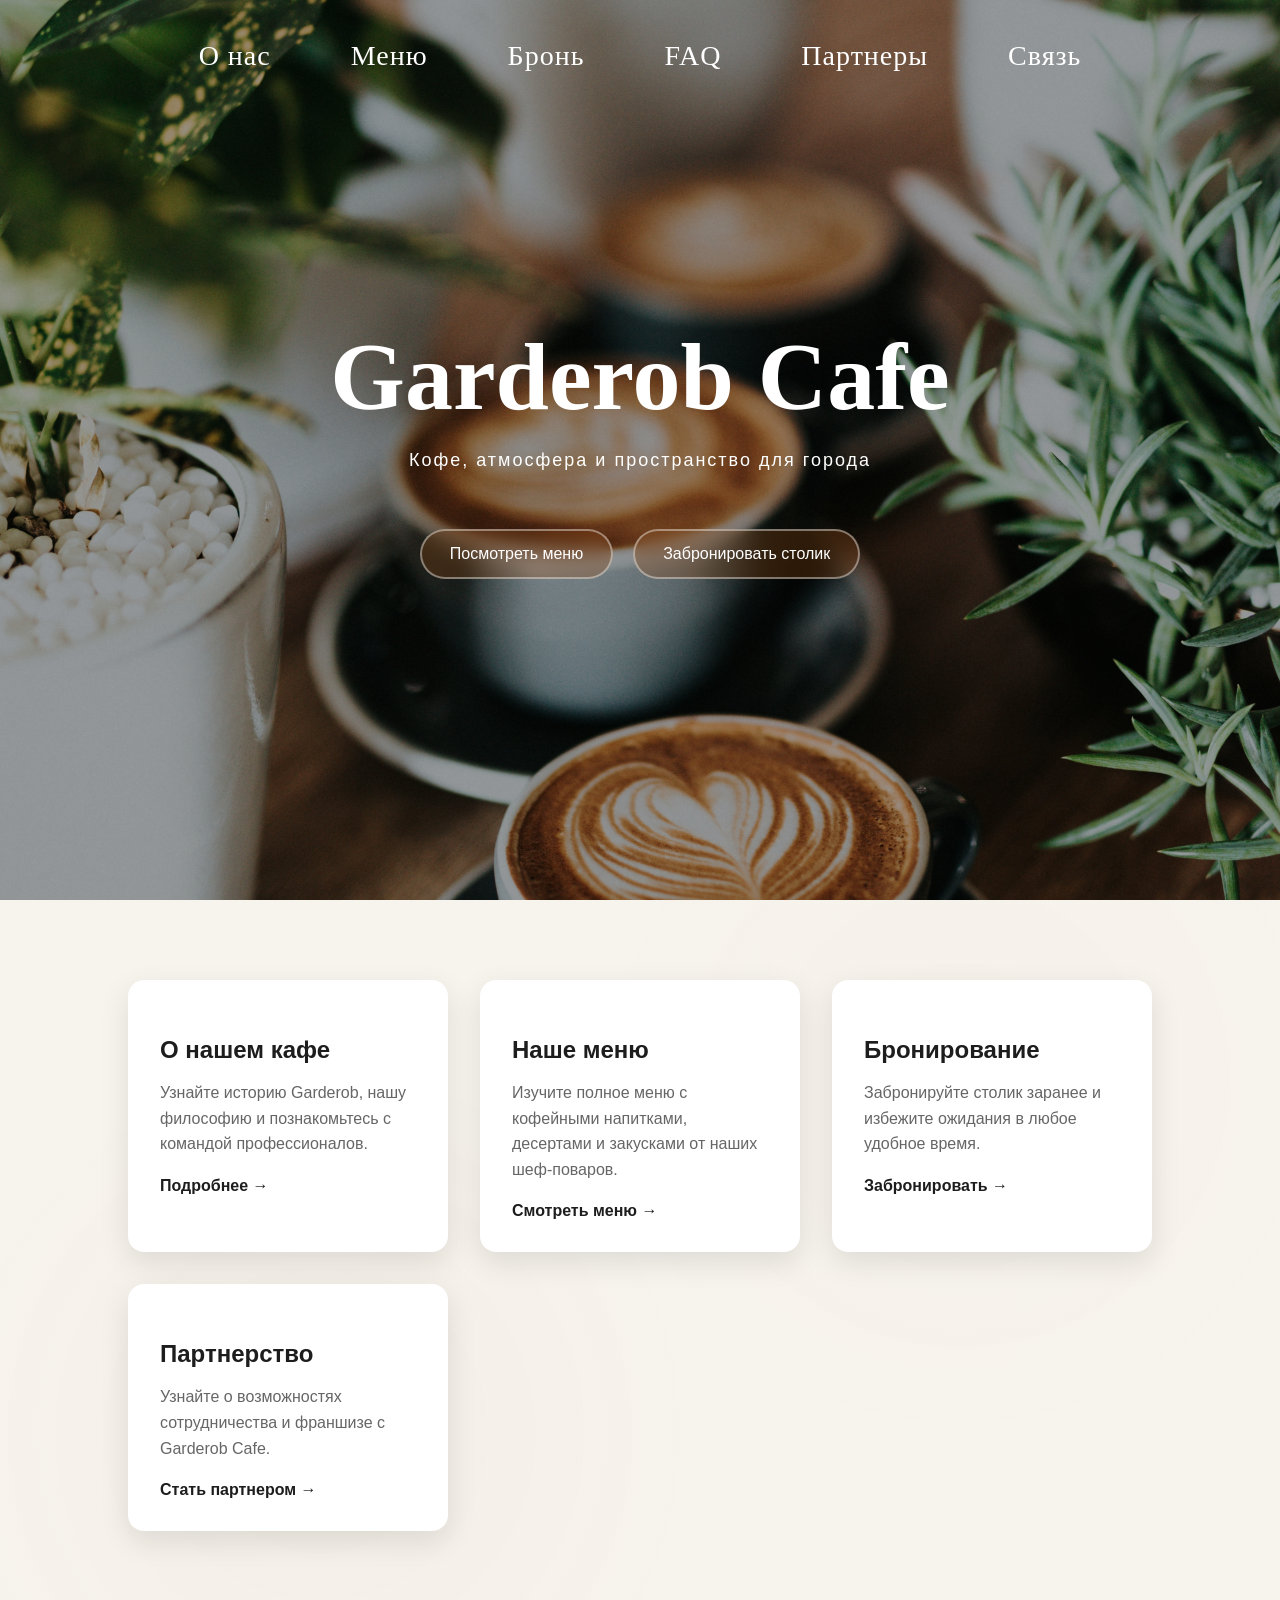
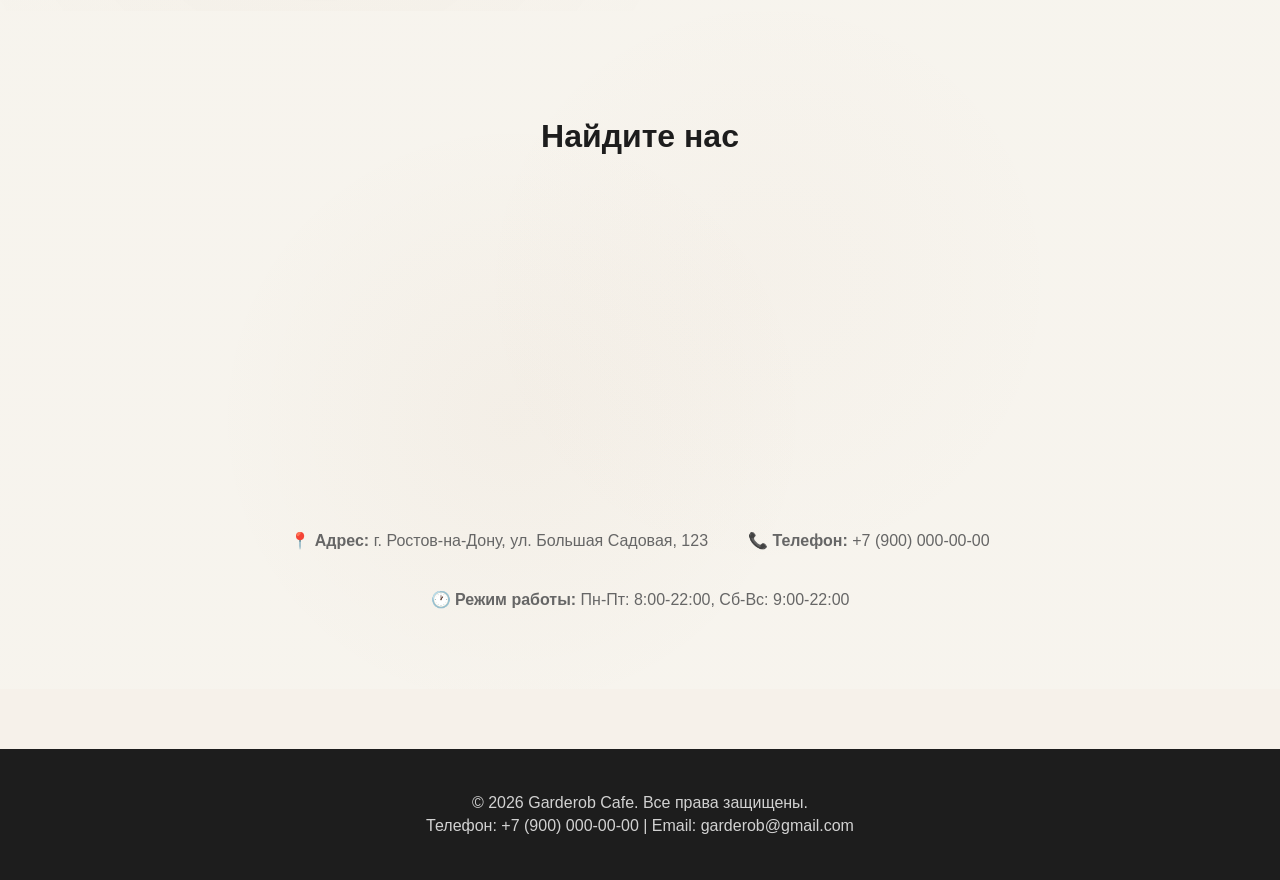
==== commit 552422fd: "Add files via upload" ====
--- a/index.html
+++ b/index.html
@@ -14,7 +14,7 @@
     <a href="menu.html">Меню</a>
     <a href="booking.html">Бронь</a>
     <a href="faq.html">FAQ</a>
-    <a href="news.html">Новости</a>
+    <a href="partnership.html">Партнеры</a>
     <a href="contact.html">Связь</a>
   </nav>
   <div class="hero-overlay"></div>
@@ -49,9 +49,9 @@
     </div>
     
     <div class="preview-card">
-      <h3>Новости и акции</h3>
-      <p>Следите за последними новостями, специальными предложениями и мероприятиями.</p>
-      <a href="news.html" class="preview-link">Читать новости →</a>
+      <h3>Партнерство</h3>
+      <p>Узнайте о возможностях сотрудничества и франшизе с Garderob Cafe.</p>
+      <a href="partnership.html" class="preview-link">Стать партнером →</a>
     </div>
   </div>
 </section>
--- a/style.css
+++ b/style.css
@@ -247,7 +247,7 @@
   }
 
   .top-nav {
-    gap: 12px;
+    gap: 8px;
     top: 15px;
     flex-wrap: wrap;
     justify-content: center;
@@ -256,9 +256,9 @@
   }
 
   .top-nav a {
-    font-size: 13px;
+    font-size: 12px;
     white-space: nowrap;
-    padding: 4px 8px;
+    padding: 4px 6px;
   }
 
   h2 {
@@ -719,13 +719,13 @@
   line-height: 1.6;
 }
 
-/* News Styles */
-.news {
-  background: #fff;
-  position: relative;
-}
-
-.news::before {
+/* Partnership Styles */
+.partnership {
+  background: linear-gradient(135deg, #f1ede4 0%, #e8e2d5 100%);
+  position: relative;
+}
+
+.partnership::before {
   content: '';
   position: absolute;
   top: 0;
@@ -733,63 +733,91 @@
   right: 0;
   bottom: 0;
   background: 
-    radial-gradient(circle at 30% 70%, rgba(139, 69, 19, 0.03) 0%, transparent 40%),
-    radial-gradient(circle at 70% 30%, rgba(160, 82, 45, 0.02) 0%, transparent 40%),
-    linear-gradient(135deg, rgba(139, 69, 19, 0.01) 0%, rgba(160, 82, 45, 0.01) 100%);
+    radial-gradient(circle at 30% 70%, rgba(139, 69, 19, 0.04) 0%, transparent 40%),
+    radial-gradient(circle at 70% 30%, rgba(160, 82, 45, 0.03) 0%, transparent 40%),
+    linear-gradient(135deg, rgba(139, 69, 19, 0.02) 0%, rgba(160, 82, 45, 0.02) 100%);
   z-index: 0;
   pointer-events: none;
 }
 
-.news > * {
+.partnership > * {
   position: relative;
   z-index: 1;
 }
 
-.news-grid {
+.partnership-intro {
+  text-align: center;
+  margin-bottom: 50px;
+}
+
+.partnership-intro h3 {
+  font-size: 24px;
+  margin-bottom: 16px;
+}
+
+.partnership-grid {
   display: grid;
-  grid-template-columns: repeat(auto-fit, minmax(320px, 1fr));
+  grid-template-columns: repeat(auto-fit, minmax(300px, 1fr));
   gap: 32px;
-}
-
-.news-card {
-  background: #f9f9f9;
-  padding: 24px;
-  border-radius: 16px;
-  border-left: 4px solid #1d1d1d;
-  transition: transform 0.3s, box-shadow 0.3s;
-}
-
-.news-card:hover {
-  transform: translateY(-3px);
-  box-shadow: 0 10px 25px rgba(0,0,0,0.1);
-}
-
-.news-date {
-  font-size: 14px;
+  margin-bottom: 50px;
+}
+
+.partnership-card {
+  background: #fff;
+  padding: 32px;
+  border-radius: 24px;
+  box-shadow: 0 10px 30px rgba(0,0,0,0.08);
+  text-align: center;
+  transition: transform 0.3s;
+}
+
+.partnership-card:hover {
+  transform: translateY(-5px);
+}
+
+.partnership-icon {
+  font-size: 48px;
+  margin-bottom: 20px;
+}
+
+.partnership-card h4 {
+  font-size: 20px;
+  margin-bottom: 16px;
+  color: #1d1d1d;
+}
+
+.partnership-card ul {
+  list-style: none;
+  padding: 0;
+  margin: 20px 0 0 0;
+}
+
+.partnership-card li {
+  padding: 8px 0;
   color: #666;
-  margin-bottom: 12px;
-}
-
-.news-card h3 {
-  font-size: 18px;
-  margin-bottom: 12px;
+  position: relative;
+  padding-left: 20px;
+}
+
+.partnership-card li::before {
+  content: '✓';
+  position: absolute;
+  left: 0;
   color: #1d1d1d;
-}
-
-.news-card p {
-  color: #666;
-  line-height: 1.6;
-  margin-bottom: 16px;
-}
-
-.news-tag {
-  display: inline-block;
-  background: #1d1d1d;
-  color: #fff;
-  padding: 4px 12px;
-  border-radius: 12px;
-  font-size: 12px;
-  font-weight: 500;
+  font-weight: bold;
+}
+
+.partnership-contact {
+  background: #fff;
+  padding: 32px;
+  border-radius: 24px;
+  text-align: center;
+  box-shadow: 0 10px 30px rgba(0,0,0,0.08);
+}
+
+.partnership-contact h4 {
+  margin-bottom: 20px;
+  font-size: 20px;
 }
 
 /* Mobile adaptations for new sections */
@@ -808,8 +836,12 @@
     margin-top: 20px;
   }
   
-  .news-grid {
+  .partnership-grid {
     grid-template-columns: 1fr;
+  }
+  
+  .partnership-card {
+    padding: 24px;
   }
 }
 
@@ -891,7 +923,7 @@
   background: linear-gradient(135deg, #1d1d1d 0%, #333 100%);
   color: #fff;
   text-align: center;
-  padding: 80px 20px;
+  padding: 100px 20px;
   position: relative;
   overflow: hidden;
   background-size: cover;
@@ -899,38 +931,38 @@
   background-repeat: no-repeat;
 }
 
-/* Уникальные фоны для каждой страницы */
-.page-hero--about {
+/* Специфичные фоны для разных страниц */
+.page-hero.about-hero {
   background: 
     linear-gradient(rgba(29, 29, 29, 0.7), rgba(51, 51, 51, 0.7)),
     url('img/капучино.jpg') center/cover no-repeat;
 }
 
-.page-hero--menu {
+.page-hero.menu-hero {
   background: 
     linear-gradient(rgba(29, 29, 29, 0.7), rgba(51, 51, 51, 0.7)),
     url('img/латте.jpg') center/cover no-repeat;
 }
 
-.page-hero--booking {
+.page-hero.booking-hero {
   background: 
     linear-gradient(rgba(29, 29, 29, 0.7), rgba(51, 51, 51, 0.7)),
     url('img/американо.jpg') center/cover no-repeat;
 }
 
-.page-hero--faq {
+.page-hero.faq-hero {
   background: 
     linear-gradient(rgba(29, 29, 29, 0.7), rgba(51, 51, 51, 0.7)),
     url('img/эспрессо.jpg') center/cover no-repeat;
 }
 
-.page-hero--news {
+.page-hero.partnership-hero {
   background: 
     linear-gradient(rgba(29, 29, 29, 0.7), rgba(51, 51, 51, 0.7)),
     url('img/раф.png') center/cover no-repeat;
 }
 
-.page-hero--contact {
+.page-hero.contact-hero {
   background: 
     linear-gradient(rgba(29, 29, 29, 0.7), rgba(51, 51, 51, 0.7)),
     url('img/флетУайт.jpeg') center/cover no-repeat;
@@ -948,6 +980,19 @@
     radial-gradient(circle at 80% 20%, rgba(160, 82, 45, 0.08) 0%, transparent 50%),
     radial-gradient(circle at 50% 50%, rgba(101, 67, 33, 0.06) 0%, transparent 70%);
   animation: heroGlow 8s ease-in-out infinite;
+  z-index: 1;
+}
+
+/* Дополнительный слой для лучшей читаемости текста */
+.page-hero::after {
+  content: '';
+  position: absolute;
+  top: 0;
+  left: 0;
+  right: 0;
+  bottom: 0;
+  background: rgba(0, 0, 0, 0.2);
+  z-index: 1;
 }
 
 @keyframes heroGlow {
@@ -963,7 +1008,7 @@
 
 .page-hero > * {
   position: relative;
-  z-index: 1;
+  z-index: 2;
 }
 
 .page-hero h1 {
@@ -973,6 +1018,7 @@
   position: relative;
   display: inline-block;
   animation: titleSlideIn 1s ease-out;
+  text-shadow: 2px 2px 8px rgba(0,0,0,0.8);
 }
 
 .page-hero h1::after {
@@ -1018,6 +1064,7 @@
   max-width: 600px;
   margin: 0 auto;
   line-height: 1.6;
+  text-shadow: 1px 1px 4px rgba(0,0,0,0.8);
 }
 
 @keyframes subtitleFadeIn {
@@ -2161,131 +2208,173 @@
   padding-bottom: 12px;
 }
 
-/* News page styles */
-.news-page {
+/* Partnership page styles */
+.partnership-page {
   padding: 80px 10%;
   max-width: 1200px;
   margin: 0 auto;
   position: relative;
 }
 
-.news-page::before {
+.partnership-page::before {
   content: '';
   position: absolute;
   top: 0;
   left: 0;
   right: 0;
   bottom: 0;
-  opacity: 0.05;
+  background: 
+    radial-gradient(circle at 25% 75%, rgba(139, 69, 19, 0.04) 0%, transparent 40%),
+    radial-gradient(circle at 75% 25%, rgba(160, 82, 45, 0.03) 0%, transparent 40%),
+    linear-gradient(135deg, rgba(139, 69, 19, 0.02) 0%, rgba(160, 82, 45, 0.02) 100%);
   z-index: 0;
   pointer-events: none;
 }
 
-.news-page > * {
+.partnership-page > * {
   position: relative;
   z-index: 1;
 }
 
-.news-filters {
-  display: flex;
-  justify-content: center;
-  gap: 16px;
-  margin-bottom: 60px;
-  flex-wrap: wrap;
-}
-
-.filter-btn {
-  background: #fff;
-  color: #1d1d1d;
-  border: 2px solid #e0e0e0;
-  padding: 12px 24px;
-  border-radius: 25px;
-  cursor: pointer;
-  transition: all 0.3s ease;
-  font-size: 14px;
-  font-weight: 500;
-  width: 140px;
+.partnership-intro-detailed {
   text-align: center;
-}
-
-.filter-btn.active,
-.filter-btn:hover {
-  background: #1d1d1d;
-  color: #fff;
-  border-color: #1d1d1d;
-}
-
-.news-grid-detailed {
+  margin-bottom: 80px;
+}
+
+.partnership-intro-detailed h2 {
+  font-size: 32px;
+  margin-bottom: 24px;
+}
+
+.partnership-intro-detailed p {
+  font-size: 18px;
+  color: #666;
+  line-height: 1.8;
+  max-width: 800px;
+  margin: 0 auto 40px;
+}
+
+.partnership-stats {
   display: grid;
-  gap: 40px;
-}
-
-.news-card-detailed {
-  display: grid;
-  grid-template-columns: 200px 1fr;
+  grid-template-columns: repeat(auto-fit, minmax(200px, 1fr));
   gap: 32px;
+  margin-top: 40px;
+}
+
+.stat-card {
+  text-align: center;
+  padding: 24px;
   background: #fff;
   border-radius: 16px;
+  box-shadow: 0 10px 30px rgba(0,0,0,0.08);
+}
+
+.partnership-types {
+  display: grid;
+  gap: 80px;
+}
+
+.partnership-type {
+  background: #fff;
+  border-radius: 24px;
   overflow: hidden;
-  box-shadow: 0 10px 30px rgba(0,0,0,0.08);
-  transition: transform 0.3s;
-}
-
-.news-card-detailed:hover {
-  transform: translateY(-5px);
-}
-
-.news-image {
-  background: #f0f0f0;
+  box-shadow: 0 20px 60px rgba(0,0,0,0.08);
+}
+
+.type-header {
+  background: linear-gradient(135deg, #1d1d1d 0%, #333 100%);
+  color: #fff;
+  padding: 40px;
+  text-align: center;
+}
+
+.type-icon {
+  font-size: 64px;
+  margin-bottom: 20px;
+}
+
+.type-header h2 {
+  font-size: 28px;
+  margin: 0;
+}
+
+.type-content {
+  padding: 40px;
+}
+
+.type-content h3,
+.type-content h4 {
+  color: #1d1d1d;
+  margin: 24px 0 16px 0;
+}
+
+.type-content ul {
+  margin: 16px 0;
+  padding-left: 20px;
+}
+
+.type-content li {
+  margin: 8px 0;
+  color: #666;
+  line-height: 1.6;
+}
+
+.requirements,
+.franchise-benefits {
+  background: #f9f9f9;
+  padding: 24px;
+  border-radius: 12px;
+  margin-top: 32px;
+}
+
+.partnership-contact-detailed {
+  background: linear-gradient(135deg, #f8f6f0 0%, #f1ede4 100%);
+  padding: 60px;
+  border-radius: 24px;
+  text-align: center;
+  margin-top: 80px;
+}
+
+.partnership-contact-detailed h2 {
+  font-size: 32px;
+  margin-bottom: 24px;
+}
+
+.contact-methods {
+  display: grid;
+  grid-template-columns: repeat(auto-fit, minmax(250px, 1fr));
+  gap: 32px;
+  margin: 40px 0;
+}
+
+.contact-method {
   display: flex;
   align-items: center;
-  justify-content: center;
-  min-height: 200px;
-}
-
-.news-placeholder {
-  font-size: 48px;
-  opacity: 0.5;
-}
-
-.news-content {
-  padding: 32px 32px 32px 0;
-}
-
-.news-meta {
-  display: flex;
-  justify-content: space-between;
-  align-items: center;
-  margin-bottom: 16px;
-}
-
-.news-card-detailed h2 {
-  font-size: 24px;
-  margin-bottom: 16px;
+  gap: 20px;
+  text-align: left;
+}
+
+.contact-icon {
+  font-size: 32px;
+  flex-shrink: 0;
+}
+
+.contact-info h4 {
+  font-size: 18px;
+  margin-bottom: 8px;
   color: #1d1d1d;
 }
 
-.news-card-detailed p {
+.contact-info p {
+  margin: 4px 0;
   color: #666;
-  line-height: 1.6;
-  margin-bottom: 20px;
-}
-
-.news-details {
-  background: #f9f9f9;
-  padding: 20px;
-  border-radius: 8px;
-  margin-top: 16px;
-}
-
-.news-details ul {
-  margin: 12px 0;
-  padding-left: 20px;
-}
-
-.news-details li {
-  margin: 6px 0;
-  color: #666;
+}
+
+.partnership-cta {
+  background: #fff;
+  padding: 24px;
+  border-radius: 12px;
+  margin-top: 40px;
 }
 
 /* Contact page styles */
@@ -2538,14 +2627,27 @@
   
   .page-hero {
     padding: 80px 20px;
+    background-attachment: scroll !important;
+  }
+  
+  .page-hero.about-hero,
+  .page-hero.menu-hero,
+  .page-hero.booking-hero,
+  .page-hero.faq-hero,
+  .page-hero.partnership-hero,
+  .page-hero.contact-hero {
+    background-size: cover;
+    background-position: center center;
   }
   
   .page-hero h1 {
     font-size: 42px;
+    text-shadow: 2px 2px 4px rgba(0,0,0,0.7);
   }
   
   .page-hero p {
     font-size: 16px;
+    text-shadow: 1px 1px 2px rgba(0,0,0,0.7);
   }
   
   .hero-buttons {
@@ -2665,13 +2767,6 @@
   .category-btn {
     padding: 8px 16px;
     font-size: 14px;
-    width: 100px;
-    text-align: center;
-  }
-  
-  .filter-btn {
-    padding: 8px 12px;
-    font-size: 12px;
     width: 100px;
     text-align: center;
   }
@@ -2754,6 +2849,29 @@
     background-size: 14px;
   }
   
+  .partnership-stats {
+    grid-template-columns: repeat(2, 1fr);
+  }
+  
+  .type-header,
+  .type-content {
+    padding: 24px;
+  }
+  
+  .contact-methods {
+    grid-template-columns: 1fr;
+  }
+  
+  .contact-method {
+    flex-direction: column;
+    text-align: center;
+    gap: 12px;
+  }
+  
+  .locations {
+    grid-template-columns: 1fr;
+  }
+  
   .contact-grid {
     grid-template-columns: 1fr;
   }
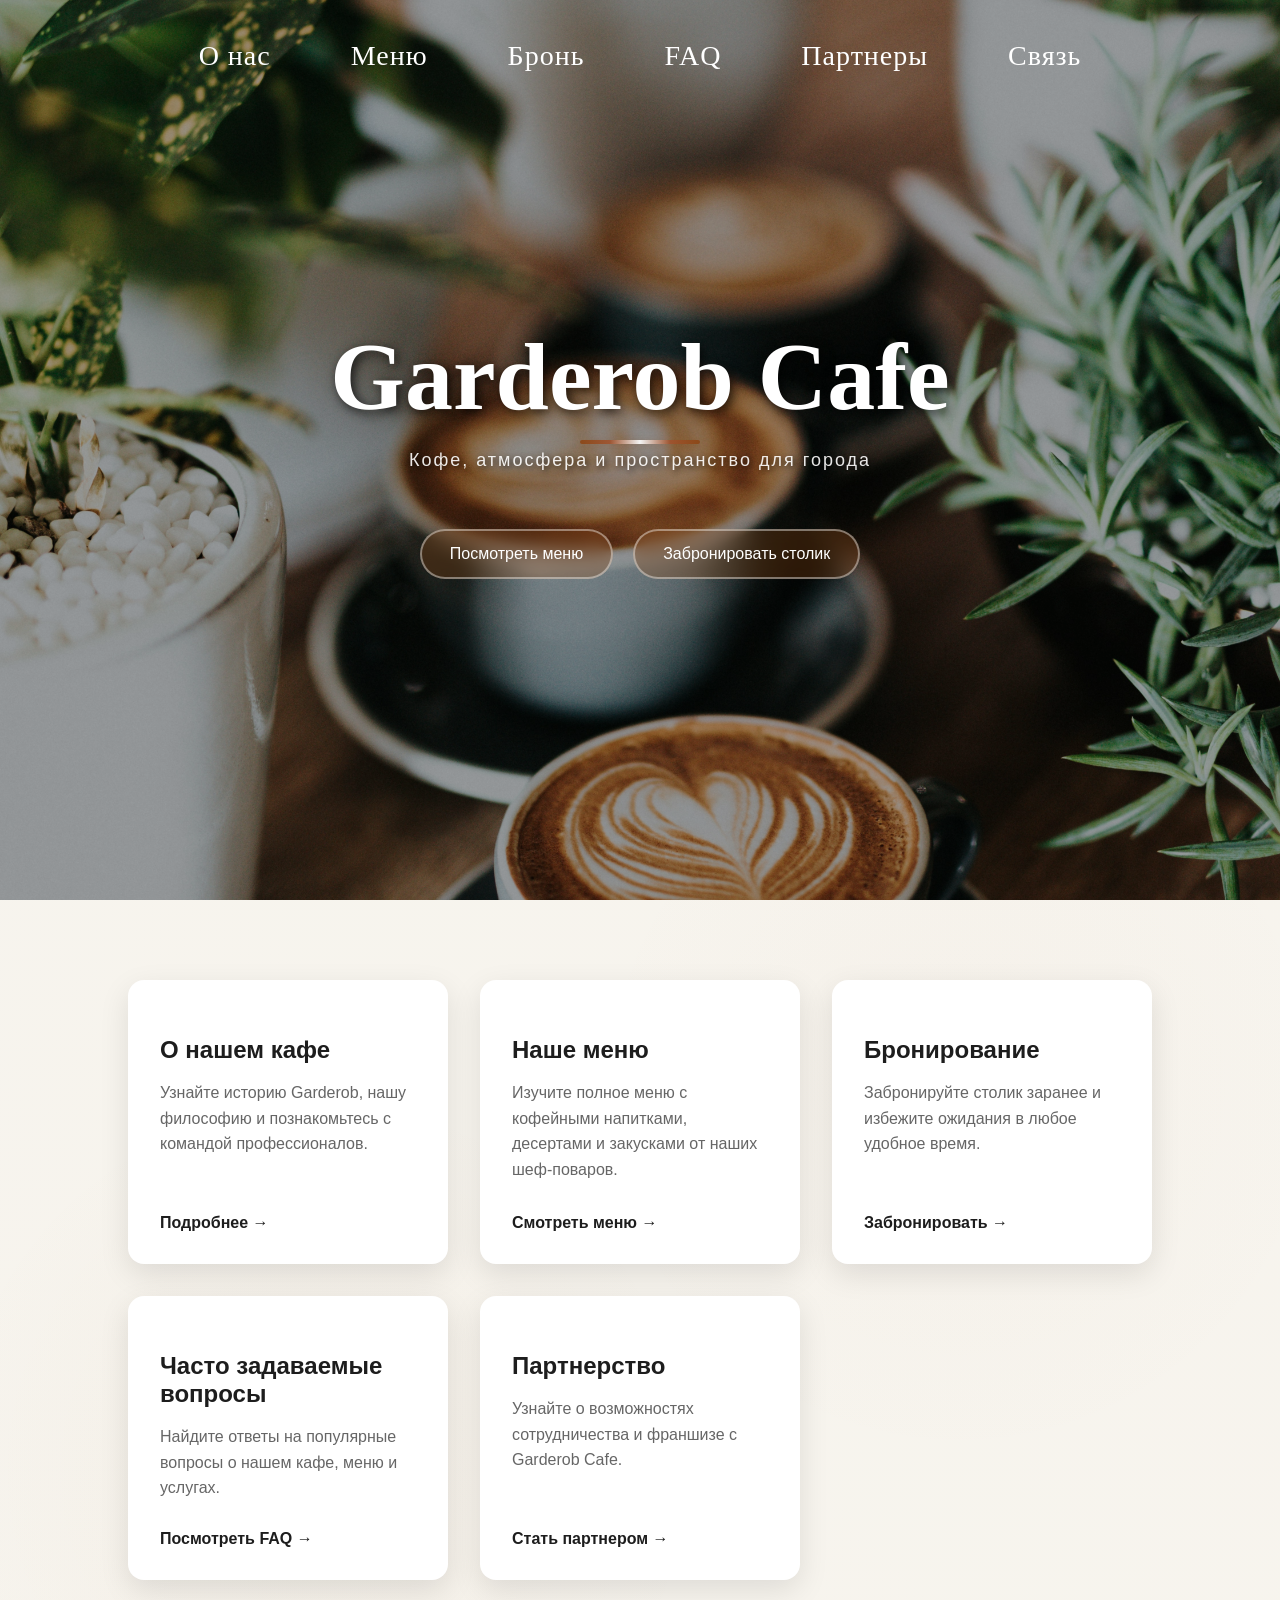
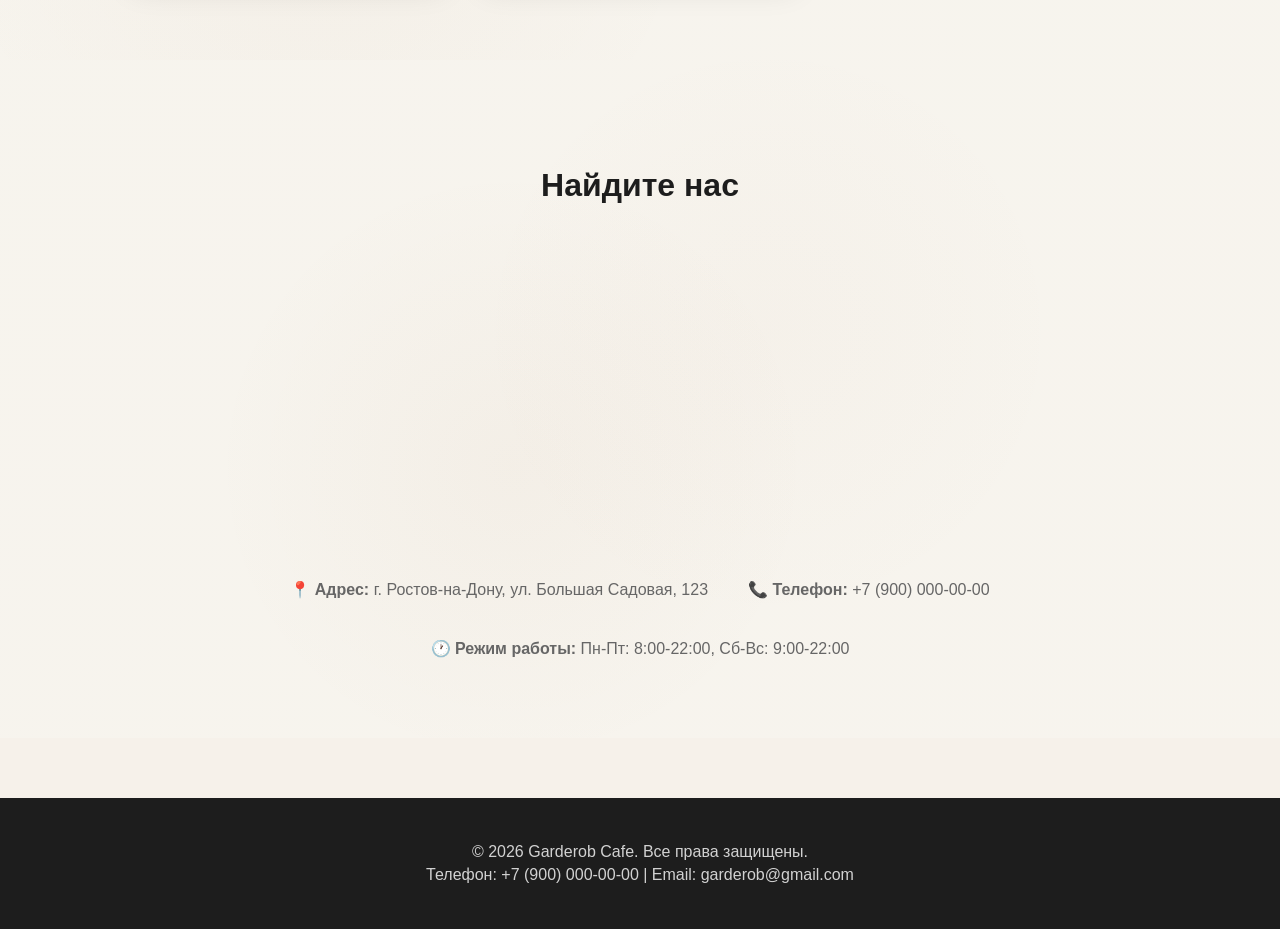
==== commit 3debbec0: "Add files via upload" ====
--- a/index.html
+++ b/index.html
@@ -31,26 +31,42 @@
 <section class="home-preview">
   <div class="preview-grid">
     <div class="preview-card">
-      <h3>О нашем кафе</h3>
-      <p>Узнайте историю Garderob, нашу философию и познакомьтесь с командой профессионалов.</p>
+      <div class="preview-card-content">
+        <h3>О нашем кафе</h3>
+        <p>Узнайте историю Garderob, нашу философию и познакомьтесь с командой профессионалов.</p>
+      </div>
       <a href="about.html" class="preview-link">Подробнее →</a>
     </div>
     
     <div class="preview-card">
-      <h3>Наше меню</h3>
-      <p>Изучите полное меню с кофейными напитками, десертами и закусками от наших шеф-поваров.</p>
+      <div class="preview-card-content">
+        <h3>Наше меню</h3>
+        <p>Изучите полное меню с кофейными напитками, десертами и закусками от наших шеф-поваров.</p>
+      </div>
       <a href="menu.html" class="preview-link">Смотреть меню →</a>
     </div>
     
     <div class="preview-card">
-      <h3>Бронирование</h3>
-      <p>Забронируйте столик заранее и избежите ожидания в любое удобное время.</p>
+      <div class="preview-card-content">
+        <h3>Бронирование</h3>
+        <p>Забронируйте столик заранее и избежите ожидания в любое удобное время.</p>
+      </div>
       <a href="booking.html" class="preview-link">Забронировать →</a>
     </div>
     
     <div class="preview-card">
-      <h3>Партнерство</h3>
-      <p>Узнайте о возможностях сотрудничества и франшизе с Garderob Cafe.</p>
+      <div class="preview-card-content">
+        <h3>Часто задаваемые вопросы</h3>
+        <p>Найдите ответы на популярные вопросы о нашем кафе, меню и услугах.</p>
+      </div>
+      <a href="faq.html" class="preview-link">Посмотреть FAQ →</a>
+    </div>
+    
+    <div class="preview-card">
+      <div class="preview-card-content">
+        <h3>Партнерство</h3>
+        <p>Узнайте о возможностях сотрудничества и франшизе с Garderob Cafe.</p>
+      </div>
       <a href="partnership.html" class="preview-link">Стать партнером →</a>
     </div>
   </div>
--- a/style.css
+++ b/style.css
@@ -28,11 +28,72 @@
 .hero h1 { 
   font-size:96px; 
   margin:0; 
-  font-family: 'Playfair Display', serif; }
+  font-family: 'Playfair Display', serif;
+  text-shadow: 3px 3px 12px rgba(0,0,0,0.8);
+  position: relative;
+  display: inline-block;
+  animation: mainTitleSlideIn 1.2s ease-out;
+}
+
+@keyframes mainTitleSlideIn {
+  from {
+    opacity: 0;
+    transform: translateY(50px) scale(0.8);
+  }
+  to {
+    opacity: 1;
+    transform: translateY(0) scale(1);
+  }
+}
+
+.hero h1::after {
+  content: '';
+  position: absolute;
+  bottom: -12px;
+  left: 50%;
+  transform: translateX(-50%);
+  width: 120px;
+  height: 4px;
+  background: linear-gradient(90deg, 
+    rgba(139, 69, 19, 0.9) 0%, 
+    rgba(160, 82, 45, 0.9) 25%,
+    rgba(255, 255, 255, 0.9) 50%,
+    rgba(160, 82, 45, 0.9) 75%,
+    rgba(139, 69, 19, 0.9) 100%);
+  border-radius: 2px;
+  animation: mainUnderlineGlow 2s ease-out 1s both;
+  box-shadow: 0 2px 8px rgba(139, 69, 19, 0.4);
+}
+
+@keyframes mainUnderlineGlow {
+  from {
+    width: 0;
+    opacity: 0;
+  }
+  to {
+    width: 120px;
+    opacity: 1;
+  }
+}
 
 .hero p { 
   font-size:18px; 
-  letter-spacing:2px; }
+  letter-spacing:2px;
+  text-shadow: 2px 2px 6px rgba(0,0,0,0.8);
+  animation: subtitleMainFadeIn 1.5s ease-out 0.5s both;
+  opacity: 0;
+}
+
+@keyframes subtitleMainFadeIn {
+  from {
+    opacity: 0;
+    transform: translateY(20px);
+  }
+  to {
+    opacity: 0.9;
+    transform: translateY(0);
+  }
+}
 
 .top-nav {
   position:absolute;
@@ -238,6 +299,23 @@
   .hero h1 {
     font-size: 56px;
     text-align: center;
+  }
+  
+  .hero h1::after {
+    width: 80px;
+    height: 3px;
+    bottom: -8px;
+  }
+  
+  @keyframes mainUnderlineGlow {
+    from {
+      width: 0;
+      opacity: 0;
+    }
+    to {
+      width: 80px;
+      opacity: 1;
+    }
   }
 
   .hero p {
@@ -521,6 +599,23 @@
   .hero h1 {
     font-size: 42px;
   }
+  
+  .hero h1::after {
+    width: 60px;
+    height: 2px;
+    bottom: -6px;
+  }
+  
+  @keyframes mainUnderlineGlow {
+    from {
+      width: 0;
+      opacity: 0;
+    }
+    to {
+      width: 60px;
+      opacity: 1;
+    }
+  }
 
   .hero p {
     font-size: 12px;
@@ -533,6 +628,51 @@
 
   section {
     padding: 40px 4%;
+  }
+  
+  /* Компактная навигация для других страниц на маленьких экранах */
+  .page-header {
+    padding: 12px 0;
+    min-height: 70px;
+  }
+  
+  .main-nav {
+    padding: 10px 6px !important;
+    gap: 6px !important;
+    flex-direction: column !important;
+    align-items: center !important;
+    min-height: 50px;
+    height: auto !important;
+  }
+  
+  .nav-brand {
+    order: 1 !important;
+    width: 100%;
+    text-align: center;
+    margin-bottom: 4px;
+  }
+  
+  .nav-brand a {
+    font-size: 16px !important;
+    display: block !important;
+    text-align: center !important;
+    line-height: 1.2;
+  }
+  
+  .nav-links {
+    order: 2 !important;
+    gap: 4px !important;
+    flex-wrap: wrap !important;
+    justify-content: center !important;
+    width: 100% !important;
+    display: flex !important;
+    flex-direction: row !important;
+  }
+  
+  .nav-links a {
+    font-size: 9px !important;
+    padding: 2px 4px !important;
+    display: inline-block !important;
   }
 }
 
@@ -859,12 +999,121 @@
   .hero h1 {
     font-size: 36px;
   }
+  
+  .hero h1::after {
+    width: 50px;
+    height: 2px;
+    bottom: -4px;
+  }
+  
+  @keyframes mainUnderlineGlow {
+    from {
+      width: 0;
+      opacity: 0;
+    }
+    to {
+      width: 50px;
+      opacity: 1;
+    }
+  }
+  
+  /* Ультра-компактная навигация для очень маленьких экранов */
+  .page-header {
+    padding: 10px 0;
+    min-height: 60px;
+  }
+  
+  .main-nav {
+    padding: 8px 4px !important;
+    gap: 4px !important;
+    flex-direction: column !important;
+    align-items: center !important;
+    min-height: 40px;
+    height: auto !important;
+  }
+  
+  .nav-brand {
+    order: 1 !important;
+    width: 100%;
+    text-align: center;
+    margin-bottom: 3px;
+  }
+  
+  .nav-brand a {
+    font-size: 14px !important;
+    display: block !important;
+    text-align: center !important;
+    line-height: 1.1;
+  }
+  
+  .nav-links {
+    order: 2 !important;
+    gap: 3px !important;
+    flex-wrap: wrap !important;
+    justify-content: center !important;
+    width: 100% !important;
+    display: flex !important;
+    flex-direction: row !important;
+  }
+  
+  .nav-links a {
+    font-size: 8px !important;
+    padding: 2px 3px !important;
+    display: inline-block !important;
+  }
+}
+
+/* Дополнительная оптимизация для очень узких экранов */
+@media (max-width: 320px) {
+  .page-header {
+    padding: 8px 0;
+    min-height: 55px;
+  }
+  
+  .main-nav {
+    padding: 6px 3px !important;
+    gap: 3px !important;
+    flex-direction: column !important;
+    align-items: center !important;
+    min-height: 35px;
+    height: auto !important;
+  }
+  
+  .nav-brand {
+    order: 1 !important;
+    width: 100%;
+    text-align: center;
+    margin-bottom: 2px;
+  }
+  
+  .nav-brand a {
+    font-size: 13px !important;
+    display: block !important;
+    text-align: center !important;
+    line-height: 1.1;
+  }
+  
+  .nav-links {
+    order: 2 !important;
+    gap: 2px !important;
+    flex-wrap: wrap !important;
+    justify-content: center !important;
+    width: 100% !important;
+    display: flex !important;
+    flex-direction: row !important;
+  }
+  
+  .nav-links a {
+    font-size: 7px !important;
+    padding: 1px 2px !important;
+    display: inline-block !important;
+  }
 }
 
 /* Page Styles for Multi-page Site */
 .page-header {
   background: #1d1d1d;
-  padding: 20px 0;
+  padding: 12px 0;
   position: sticky;
   top: 0;
   z-index: 100;
@@ -1122,8 +1371,67 @@
   display: grid;
   grid-template-columns: repeat(auto-fit, minmax(280px, 1fr));
   gap: 32px;
-  max-width: 1200px;
+  max-width: 1400px;
   margin: 0 auto;
+}
+
+@media (max-width: 768px) {
+  .preview-grid {
+    grid-template-columns: 1fr !important;
+    gap: 24px !important;
+    max-width: 100% !important;
+  }
+  
+  .preview-card:nth-child(4),
+  .preview-card:nth-child(5) {
+    margin-left: 0 !important;
+    margin-right: 0 !important;
+    grid-column: auto !important;
+  }
+  
+  .preview-card {
+    padding: 24px;
+    min-height: 200px;
+  }
+  
+  .preview-card h3 {
+    font-size: 20px;
+  }
+  
+  .preview-card p {
+    font-size: 15px;
+    margin-bottom: 16px;
+  }
+  
+  .preview-link {
+    font-size: 15px;
+  }
+}
+
+/* Для больших экранов - оптимальное расположение 5 карточек */
+@media (min-width: 1200px) {
+  .preview-grid {
+    grid-template-columns: repeat(3, 1fr);
+    max-width: 1200px;
+    gap: 32px;
+  }
+  
+  /* Убираем специальные отступы для 4-й и 5-й карточек */
+  .preview-card:nth-child(4),
+  .preview-card:nth-child(5) {
+    grid-column: span 1;
+    margin-left: 0;
+    margin-right: 0;
+  }
+  
+  /* Для центрирования последнего ряда используем grid */
+  .preview-card:nth-child(4) {
+    grid-column: 1 / 2;
+  }
+  
+  .preview-card:nth-child(5) {
+    grid-column: 2 / 3;
+  }
 }
 
 .preview-card {
@@ -1132,6 +1440,34 @@
   border-radius: 16px;
   box-shadow: 0 10px 30px rgba(0,0,0,0.1);
   transition: transform 0.3s;
+  display: flex;
+  flex-direction: column;
+  justify-content: space-between;
+  min-height: 220px;
+}
+
+.preview-card-content {
+  flex-grow: 1;
+}
+
+.preview-card p {
+  color: #666;
+  line-height: 1.6;
+  margin-bottom: 20px;
+  flex-grow: 1;
+}
+
+.preview-link {
+  color: #1d1d1d;
+  text-decoration: none;
+  font-weight: 600;
+  transition: color 0.3s;
+  margin-top: auto;
+  display: block;
+}
+
+.preview-link:hover {
+  color: #666;
 }
 
 .preview-card:hover {
@@ -1142,6 +1478,8 @@
   font-size: 24px;
   margin-bottom: 16px;
   color: #1d1d1d;
+  position: relative;
+  padding-left: 0;
 }
 
 .preview-card p {
@@ -2609,20 +2947,50 @@
 
 /* Mobile adaptations for new pages */
 @media (max-width: 768px) {
+  .page-header {
+    padding: 15px 0;
+    min-height: 80px;
+  }
+  
   .main-nav {
-    flex-direction: column;
-    gap: 20px;
-    padding: 15px;
+    flex-direction: column !important;
+    gap: 8px !important;
+    padding: 12px 8px !important;
+    align-items: center !important;
+    justify-content: center !important;
+    min-height: 60px;
+    height: auto !important;
+  }
+  
+  .nav-brand {
+    order: 1;
+    margin-bottom: 6px;
+    width: 100%;
+    text-align: center;
+  }
+  
+  .nav-brand a {
+    font-size: 20px !important;
+    display: block !important;
+    text-align: center !important;
+    line-height: 1.2;
   }
   
   .nav-links {
-    gap: 15px;
-    flex-wrap: wrap;
-    justify-content: center;
+    order: 2 !important;
+    gap: 6px !important;
+    flex-wrap: wrap !important;
+    justify-content: center !important;
+    width: 100% !important;
+    display: flex !important;
+    flex-direction: row !important;
   }
   
   .nav-links a {
-    font-size: 14px;
+    font-size: 10px !important;
+    padding: 3px 5px !important;
+    white-space: nowrap !important;
+    display: inline-block !important;
   }
   
   .page-hero {
